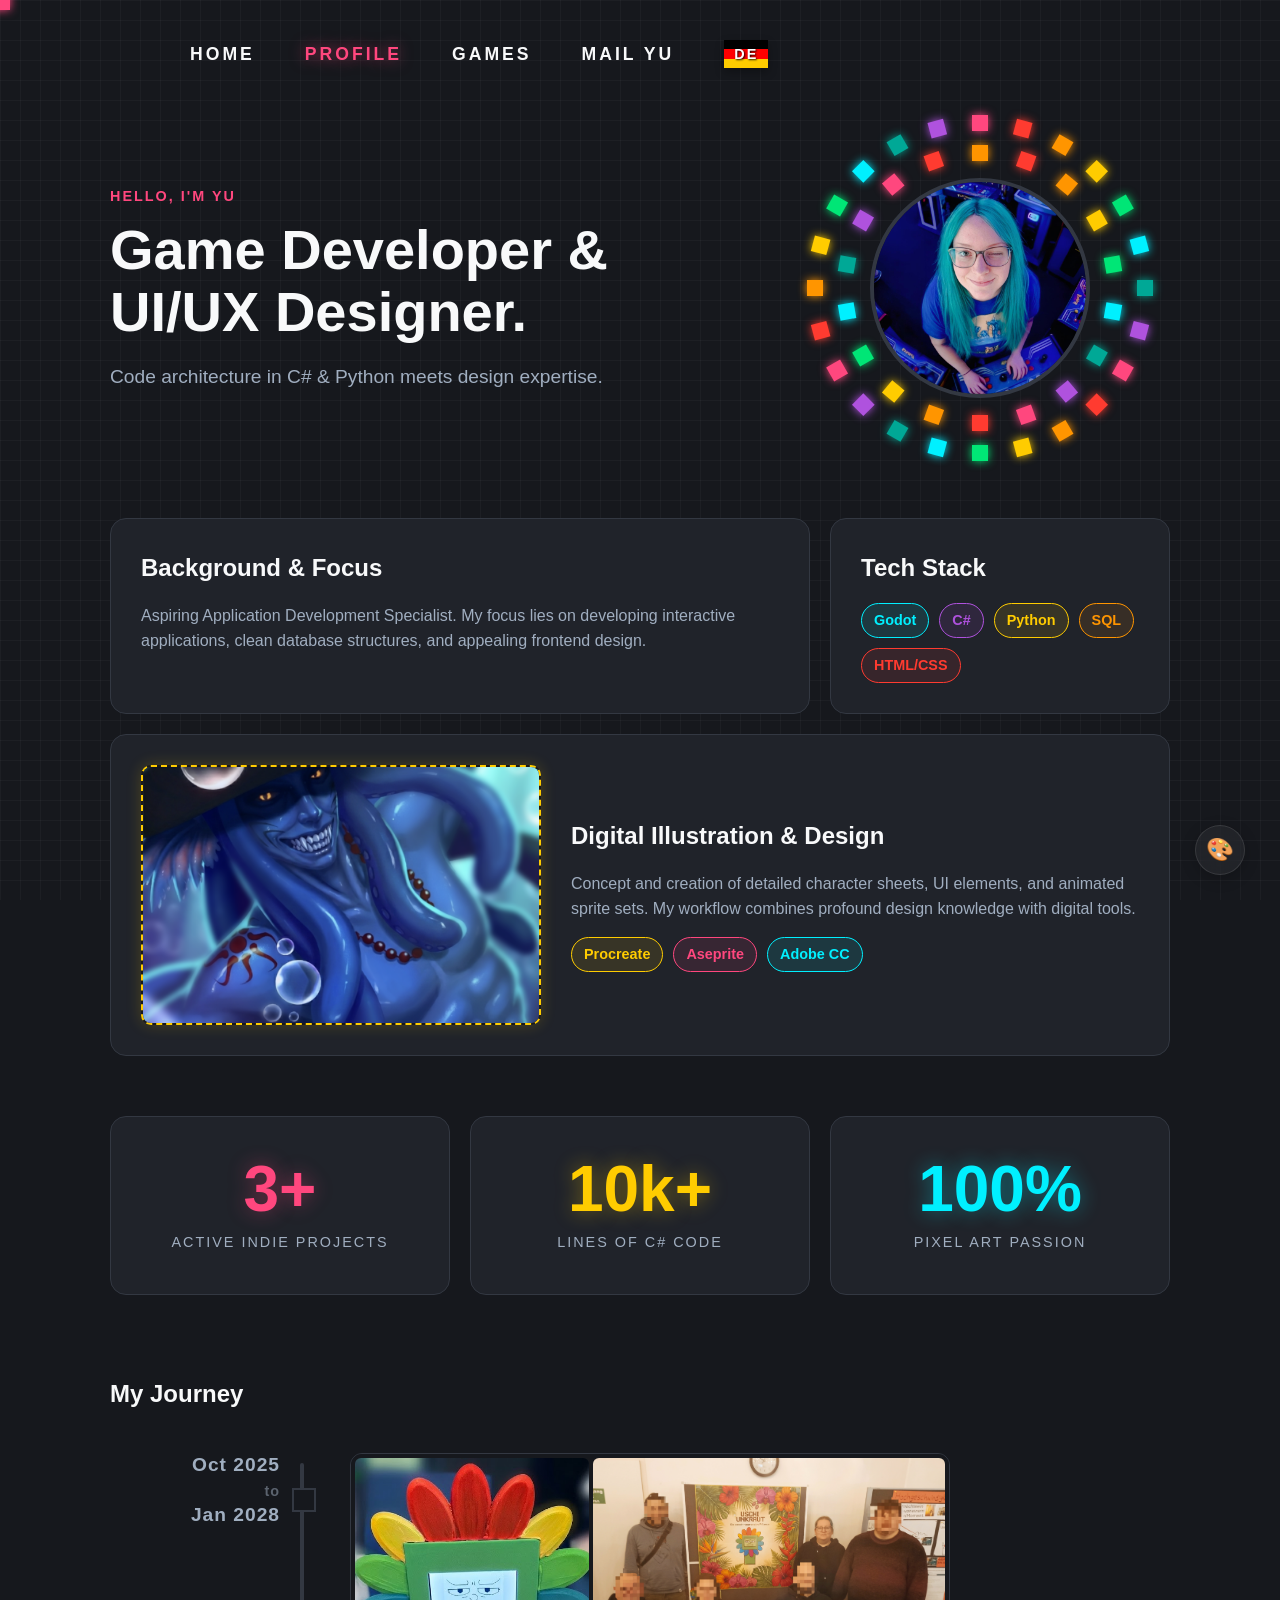
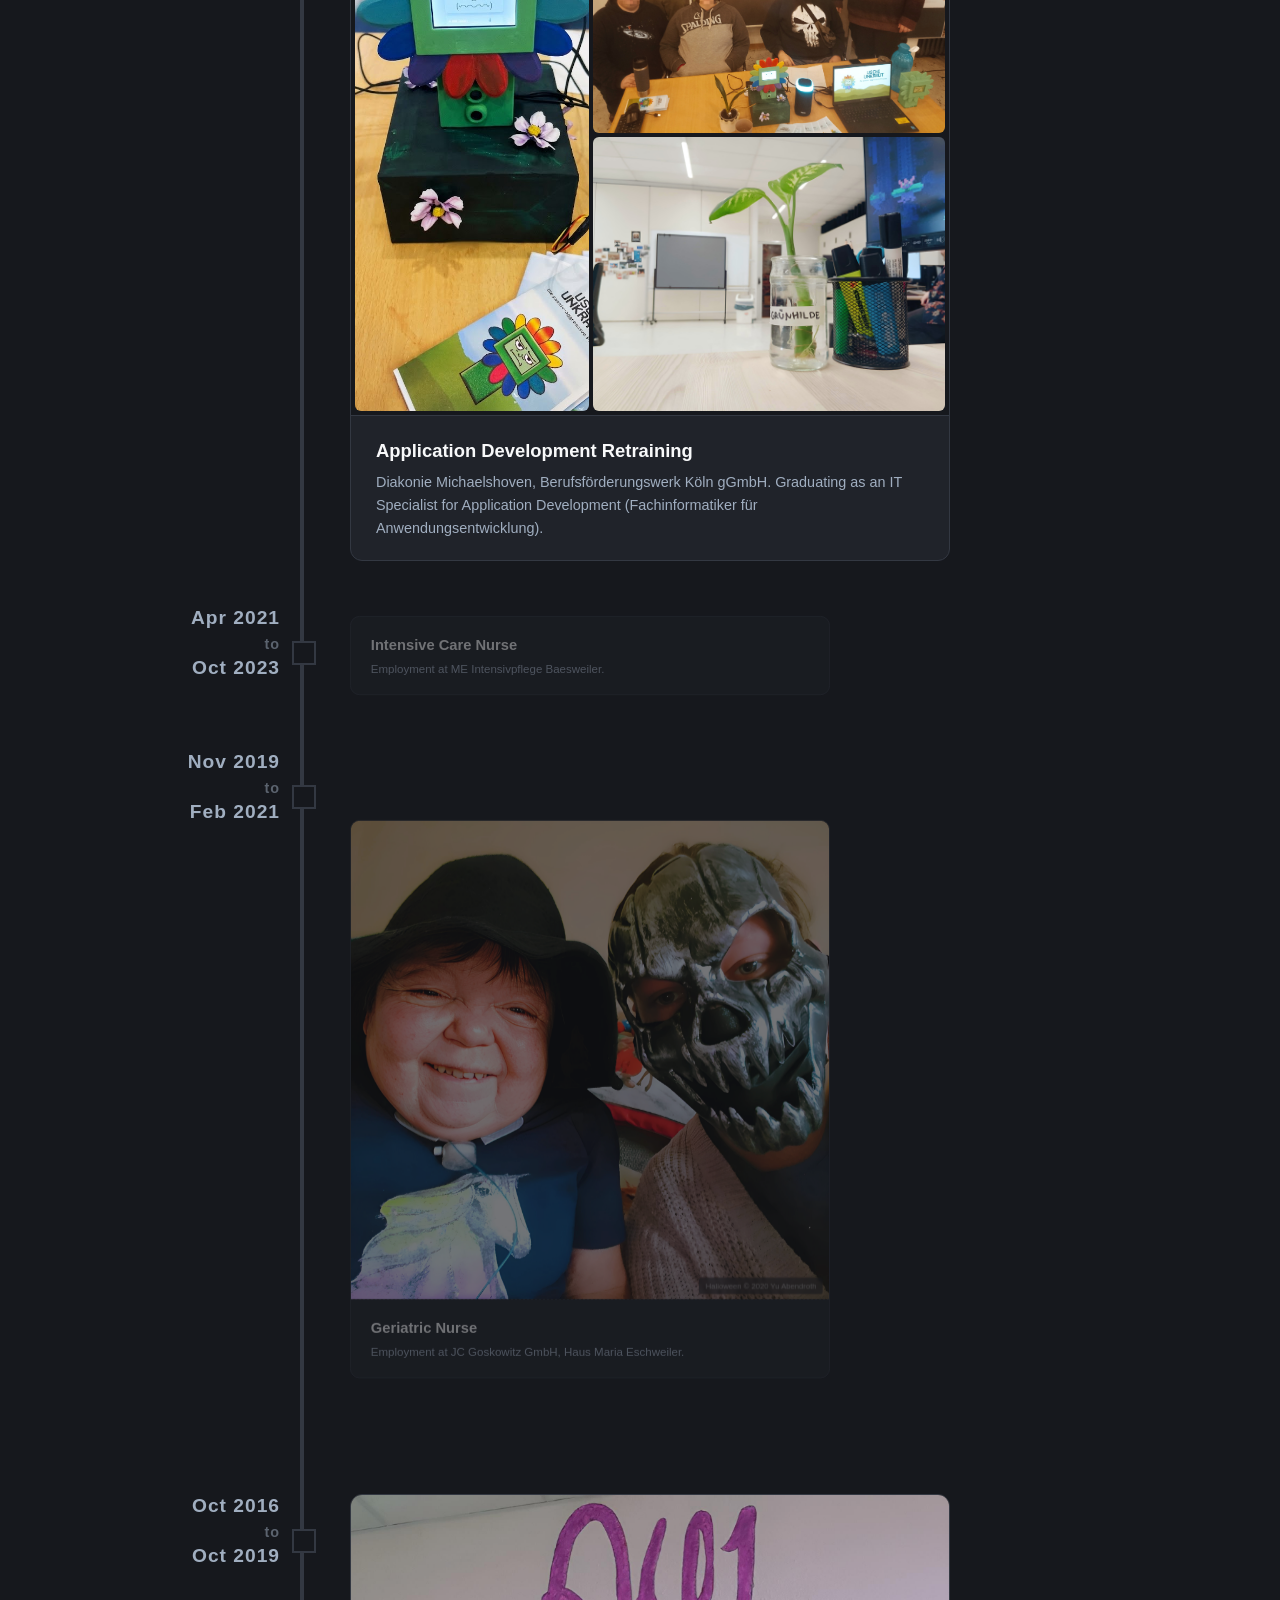
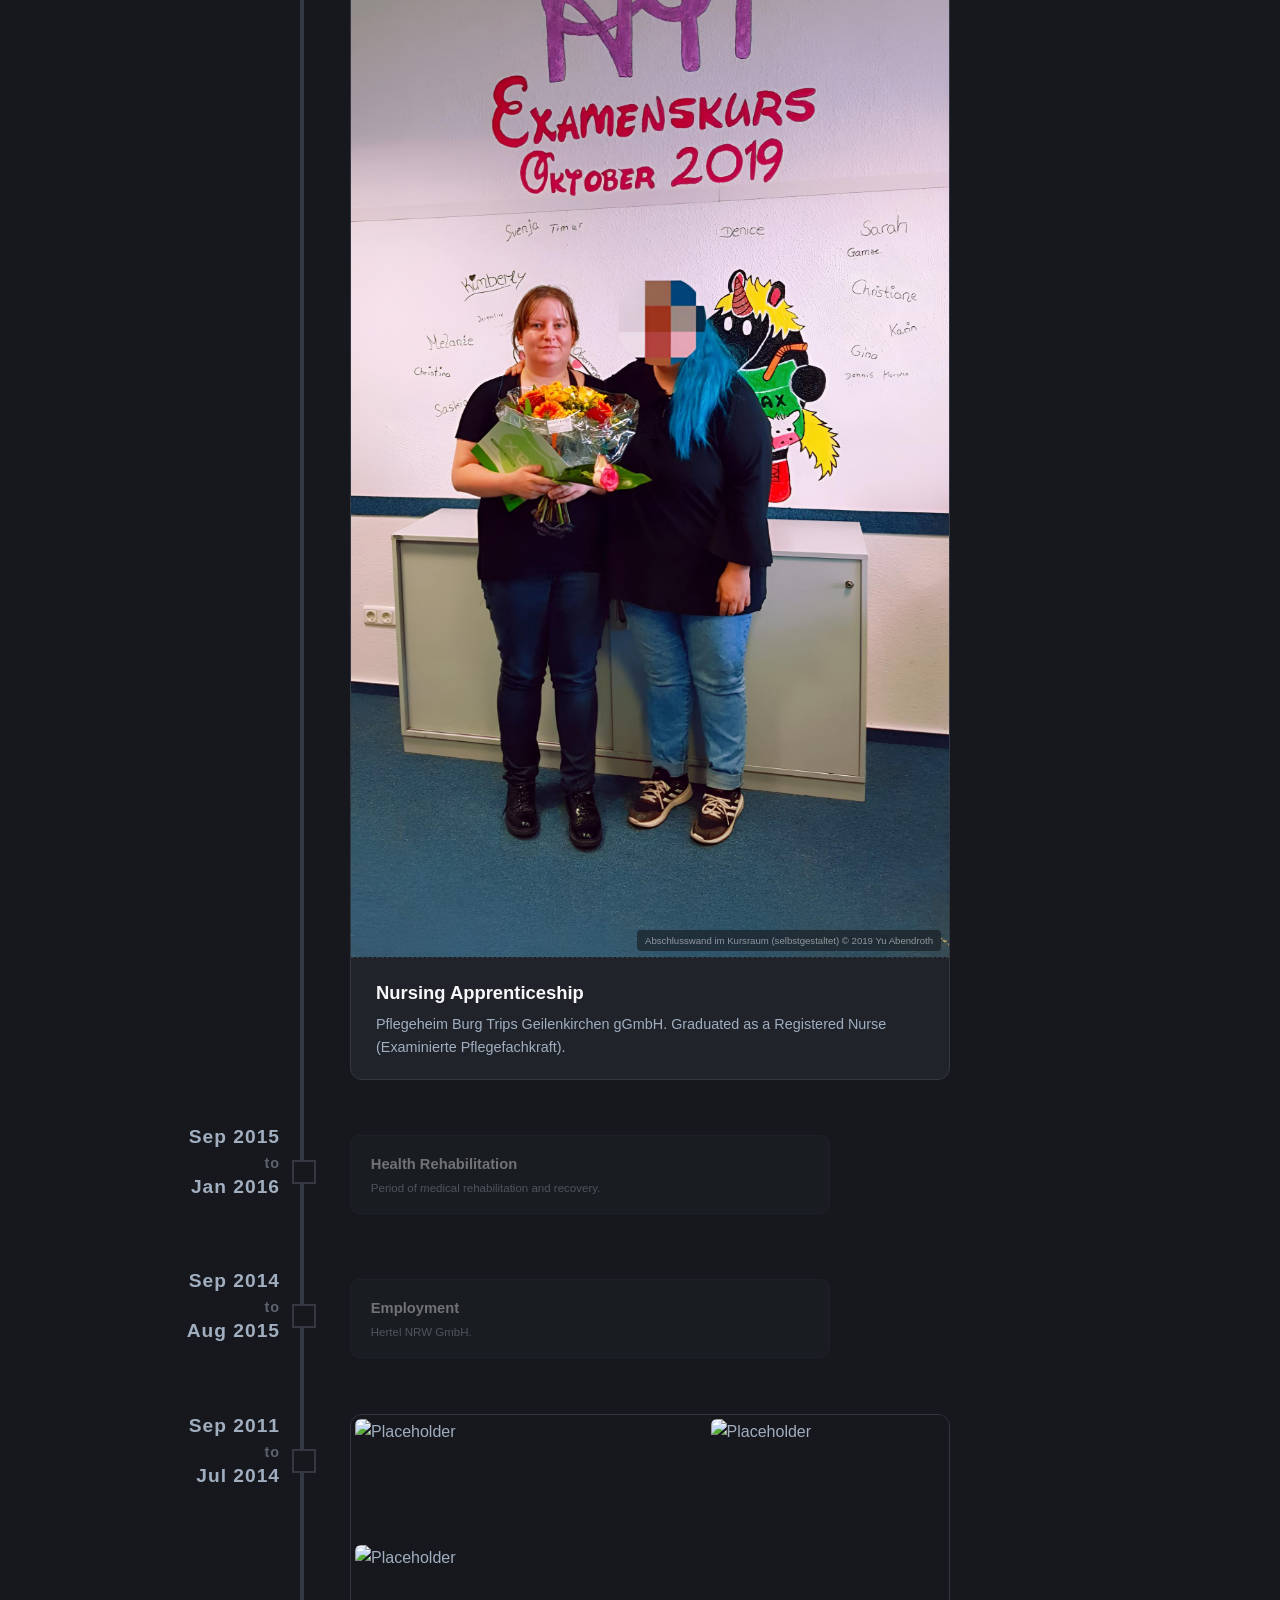
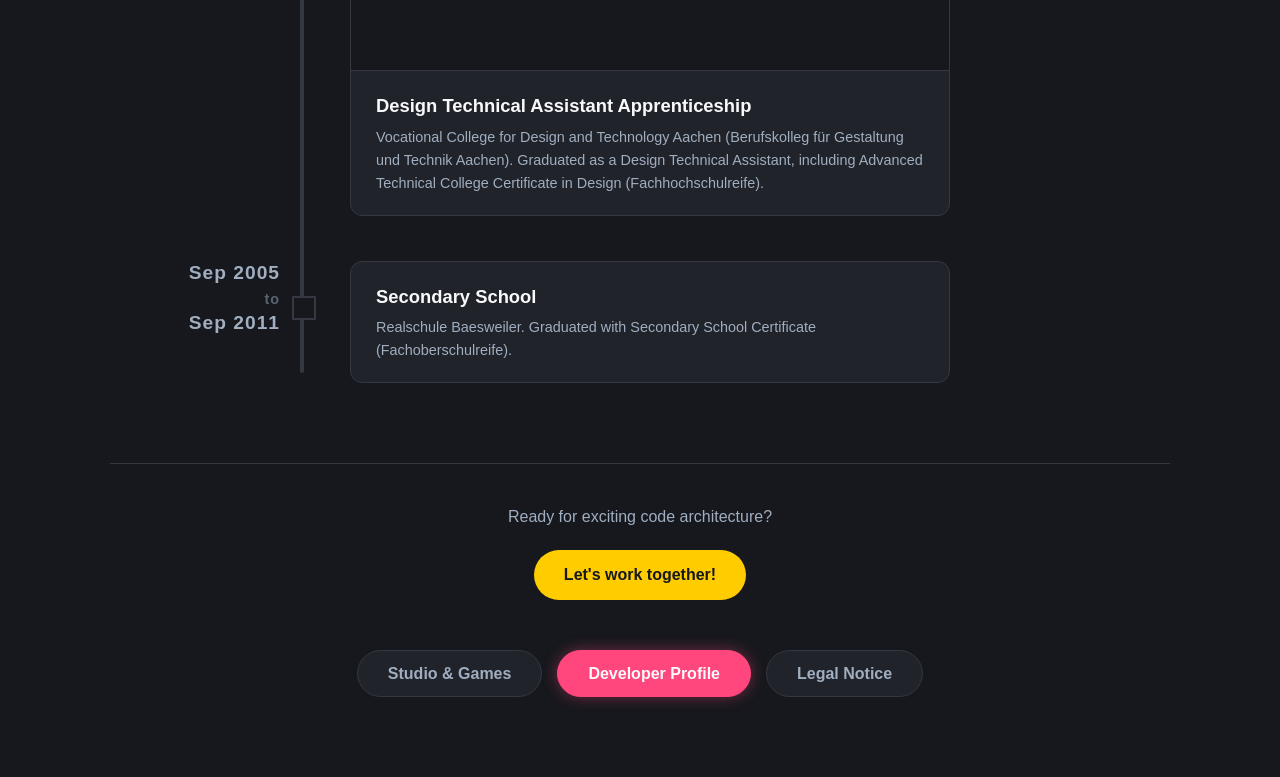
==== about.html @ 6c44c803 "added more pictures" ====
<!DOCTYPE html>
<html lang="en">
<head>
    <meta charset="UTF-8">
    <meta name="viewport" content="width=device-width, initial-scale=1.0">
    <title>Yu Abendroth | Game Developer & UI/UX Designer Portfolio</title>
    <meta name="description" content="Personal portfolio of Yu Abendroth – Application development specialist, code architecture in C# & Python, UI/UX design, and digital illustrations.">
    <link rel="stylesheet" href="style.css">
</head>
<body>
    <div id="bg-grid"></div>
    <div id="bg-grid-glow"></div>
    <canvas id="pixelCanvas"></canvas>

    <div class="portfolio-container">

        <nav class="top-nav-about">
            <a href="index.html" class="nav-cyan">HOME</a>
            <a href="about.html" class="nav-pink active">PROFILE</a>
            <a href="https://itch.io" target="_blank" class="nav-yellow">GAMES</a>
            <a href="mailto:yuabendroth@gmail.com" class="nav-green">MAIL YU</a>
            <a href="about_de.html" class="nav-lang flag-de" onclick="localStorage.setItem('langPref', 'de')">DE</a>
        </nav>

        <header class="hero-section">
            <div class="hero-text">
                <span class="accent-tag">Hello, I'm Yu</span>
                <h1>Game Developer & <br>UI/UX Designer.</h1>
                <p>Code architecture in C# & Python meets design expertise.</p>
            </div>

            <div class="profile-container">
                <div class="pixel-ring inner-ring">
                    <div class="r-pixel" style="--i:1;"></div><div class="r-pixel" style="--i:2;"></div>
                    <div class="r-pixel" style="--i:3;"></div><div class="r-pixel" style="--i:4;"></div>
                    <div class="r-pixel" style="--i:5;"></div><div class="r-pixel" style="--i:6;"></div>
                    <div class="r-pixel" style="--i:7;"></div><div class="r-pixel" style="--i:8;"></div>
                    <div class="r-pixel" style="--i:9;"></div><div class="r-pixel" style="--i:10;"></div>
                    <div class="r-pixel" style="--i:11;"></div><div class="r-pixel" style="--i:12;"></div>
                    <div class="r-pixel" style="--i:13;"></div><div class="r-pixel" style="--i:14;"></div>
                    <div class="r-pixel" style="--i:15;"></div><div class="r-pixel" style="--i:16;"></div>
                    <div class="r-pixel" style="--i:17;"></div><div class="r-pixel" style="--i:18;"></div>
                </div>
                <div class="pixel-ring outer-ring">
                    <div class="r-pixel" style="--i:1;"></div><div class="r-pixel" style="--i:2;"></div>
                    <div class="r-pixel" style="--i:3;"></div><div class="r-pixel" style="--i:4;"></div>
                    <div class="r-pixel" style="--i:5;"></div><div class="r-pixel" style="--i:6;"></div>
                    <div class="r-pixel" style="--i:7;"></div><div class="r-pixel" style="--i:8;"></div>
                    <div class="r-pixel" style="--i:9;"></div><div class="r-pixel" style="--i:10;"></div>
                    <div class="r-pixel" style="--i:11;"></div><div class="r-pixel" style="--i:12;"></div>
                    <div class="r-pixel" style="--i:13;"></div><div class="r-pixel" style="--i:14;"></div>
                    <div class="r-pixel" style="--i:15;"></div><div class="r-pixel" style="--i:16;"></div>
                    <div class="r-pixel" style="--i:17;"></div><div class="r-pixel" style="--i:18;"></div>
                    <div class="r-pixel" style="--i:19;"></div><div class="r-pixel" style="--i:20;"></div>
                    <div class="r-pixel" style="--i:21;"></div><div class="r-pixel" style="--i:22;"></div>
                    <div class="r-pixel" style="--i:23;"></div><div class="r-pixel" style="--i:24;"></div>
                </div>
                <div class="profile-image-wrapper">
                    <img src="graphics/ArcadePicture.jpg" alt="Yu Abendroth" class="profile-img img-default">
                    <img src="graphics/GreifautomatYu.jpg" alt="Yu Abendroth" class="profile-img img-hover">
                </div>
            </div>
        </header>

        <main class="bento-grid">
            <section class="card wide-card about-card slide-hidden">
                <h2>Background & Focus</h2>
                <p>Aspiring Application Development Specialist. My focus lies on developing interactive applications, clean database structures, and appealing frontend design.</p>
            </section>
            <section class="card square-card tech-card slide-hidden-right">
                <h2>Tech Stack</h2>
                <div class="badge-container">
                    <span class="badge badge-godot">Godot</span>
                    <span class="badge badge-csharp">C#</span>
                    <span class="badge badge-python">Python</span>
                    <span class="badge badge-sql">SQL</span>
                    <span class="badge badge-html">HTML/CSS</span>
                </div>
            </section>
            <section class="card large-card project-card slide-hidden">
                <div class="slideshow-container" id="art-slideshow"></div>
                <div class="project-info">
                    <h2>Digital Illustration & Design</h2>
                    <p>Concept and creation of detailed character sheets, UI elements, and animated sprite sets. My workflow combines profound design knowledge with digital tools.</p>
                    <div class="badge-container" style="margin-top: 15px;">
                        <span class="badge" style="color: var(--accent-yellow); border-color: var(--accent-yellow); background-color: rgba(255, 204, 0, 0.1);">Procreate</span>
                        <span class="badge" style="color: var(--accent-pink); border-color: var(--accent-pink); background-color: rgba(255, 71, 126, 0.1);">Aseprite</span>
                        <span class="badge" style="color: var(--accent-cyan); border-color: var(--accent-cyan); background-color: rgba(0, 240, 255, 0.1);">Adobe CC</span>
                    </div>
                </div>
            </section>
        </main>

        <section class="stats-row">
            <div class="stat-item slide-hidden">
                <span class="stat-number">3+</span><span class="stat-label">Active Indie Projects</span>
            </div>
            <div class="stat-item slide-hidden">
                <span class="stat-number">10k+</span><span class="stat-label">Lines of C# Code</span>
            </div>
            <div class="stat-item slide-hidden-right">
                <span class="stat-number">100%</span><span class="stat-label">Pixel Art Passion</span>
            </div>
        </section>

        <section class="journey-section slide-hidden">
            <h2>My Journey</h2>
            <div class="journey-container" id="journey-container">
                <div class="journey-line-bg"></div>
                <div class="journey-line-progress" id="journey-progress"></div>

                <!-- Oct 2025 - Jan 2028 -->
                <div class="journey-item">
                    <div class="journey-year-container">
                        <div class="journey-year" style="font-size: 1.2rem; line-height: 1.3;">
                            Oct 2025<br>
                            <span style="font-size: 0.9rem; opacity: 0.5;">to</span><br>
                            Jan 2028
                        </div>
                    </div>
                    <div class="journey-content-wrapper">
                        <div class="journey-image collage-header">
                            <div class="collage-item portrait"><img src="graphics/UschiUnkrautProjekt.jpg" alt="Uschi Unkraut"></div>
                            <div class="collage-item landscape-top"><img src="graphics/Uschigruppe.jpg" alt="Uschi Gruppe"></div>
                            <div class="collage-item landscape-bottom"><img src="graphics/Grünhilde.jpg" alt="Placeholder"></div>
                        </div>
                        <div class="journey-text">
                            <h3>Application Development Retraining</h3>
                            <p>Diakonie Michaelshoven, Berufsförderungswerk Köln gGmbH. Graduating as an IT Specialist for Application Development (Fachinformatiker für Anwendungsentwicklung).</p>
                        </div>
                    </div>
                </div>

                <!-- Apr 2021 - Oct 2023 -->
                <div class="journey-item">
                    <div class="journey-year-container">
                        <div class="journey-year" style="font-size: 1.2rem; line-height: 1.3;">
                            Apr 2021<br>
                            <span style="font-size: 0.9rem; opacity: 0.5;">to</span><br>
                            Oct 2023
                        </div>
                    </div>
                    <div class="journey-content-wrapper">
                        <div class="journey-text">
                            <h3>Intensive Care Nurse</h3>
                            <p>Employment at ME Intensivpflege Baesweiler.</p>
                        </div>
                    </div>
                </div>

                <!-- Nov 2019 - Feb 2021 -->
                <div class="journey-item">
                    <div class="journey-year-container">
                        <div class="journey-year" style="font-size: 1.2rem; line-height: 1.3;">
                            Nov 2019<br>
                            <span style="font-size: 0.9rem; opacity: 0.5;">to</span><br>
                            Feb 2021
                        </div>
                    </div>
                    <div class="journey-content-wrapper">
                        <div class="journey-image" style="position: relative; height: auto;">
                            <img src="graphics\Halloween2020.jpg" alt="Yu and patient in costume" style="width: 100%; height: 100%; object-fit: cover;">
                            <div class="license-overlay">
                                Halloween © 2020 Yu Abendroth
                            </div>
                        </div>
                        <div class="journey-text">
                            <h3>Geriatric Nurse</h3>
                            <p>Employment at JC Goskowitz GmbH, Haus Maria Eschweiler.</p>
                        </div>
                    </div>
                </div>

                <!-- Oct 2016 - Oct 2019 -->
                <div class="journey-item">
                    <div class="journey-year-container">
                        <div class="journey-year" style="font-size: 1.2rem; line-height: 1.3;">
                            Oct 2016<br>
                            <span style="font-size: 0.9rem; opacity: 0.5;">to</span><br>
                            Oct 2019
                        </div>
                    </div>
                    <div class="journey-content-wrapper">
                        <div class="journey-image" style="position: relative; height: auto;">
                            <img src="graphics\A41ExamenskursOkt2019.jpg" alt="Nursing Home Castle" style="width: 100%; height: 100%; object-fit: cover;">
                            <div class="license-overlay">
                                Abschlusswand im Kursraum (selbstgestaltet) © 2019 Yu Abendroth
                            </div>
                        </div>
                        <div class="journey-text">
                            <h3>Nursing Apprenticeship</h3>
                            <p>Pflegeheim Burg Trips Geilenkirchen gGmbH. Graduated as a Registered Nurse (Examinierte Pflegefachkraft).</p>
                        </div>
                    </div>
                </div>

                <!-- Sep 2015 - Jan 2016 -->
                <div class="journey-item">
                    <div class="journey-year-container">
                        <div class="journey-year" style="font-size: 1.2rem; line-height: 1.3;">
                            Sep 2015<br>
                            <span style="font-size: 0.9rem; opacity: 0.5;">to</span><br>
                            Jan 2016
                        </div>
                    </div>
                    <div class="journey-content-wrapper">
                        <div class="journey-text">
                            <h3>Health Rehabilitation</h3>
                            <p>Period of medical rehabilitation and recovery.</p>
                        </div>
                    </div>
                </div>

                <!-- Sep 2014 - Aug 2015 -->
                <div class="journey-item">
                    <div class="journey-year-container">
                        <div class="journey-year" style="font-size: 1.2rem; line-height: 1.3;">
                            Sep 2014<br>
                            <span style="font-size: 0.9rem; opacity: 0.5;">to</span><br>
                            Aug 2015
                        </div>
                    </div>
                    <div class="journey-content-wrapper">
                        <div class="journey-text">
                            <h3>Employment</h3>
                            <p>Hertel NRW GmbH.</p>
                        </div>
                    </div>
                </div>

                <!-- Sep 2011 - Jul 2014 -->
                <div class="journey-item">
                    <div class="journey-year-container">
                        <div class="journey-year" style="font-size: 1.2rem; line-height: 1.3;">
                            Sep 2011<br>
                            <span style="font-size: 0.9rem; opacity: 0.5;">to</span><br>
                            Jul 2014
                        </div>
                    </div>
                    <div class="journey-content-wrapper">
                        <div class="journey-image collage-header collage-reversed">
                            <div class="collage-item portrait"><img src="https://placehold.co/300x400/2A2E37/00F0FF?text=Portrait" alt="Placeholder"></div>
                            <div class="collage-item landscape-top"><img src="https://placehold.co/400x200/2A2E37/FF477E?text=Landscape+1" alt="Placeholder"></div>
                            <div class="collage-item landscape-bottom"><img src="https://placehold.co/400x200/2A2E37/00E676?text=Landscape+2" alt="Placeholder"></div>
                        </div>
                        <div class="journey-text">
                            <h3>Design Technical Assistant Apprenticeship</h3>
                            <p>Vocational College for Design and Technology Aachen (Berufskolleg für Gestaltung und Technik Aachen). Graduated as a Design Technical Assistant, including Advanced Technical College Certificate in Design (Fachhochschulreife).</p>
                        </div>
                    </div>
                </div>

                <!-- Sep 2005 - Sep 2011 -->
                <div class="journey-item">
                    <div class="journey-year-container">
                        <div class="journey-year" style="font-size: 1.2rem; line-height: 1.3;">
                            Sep 2005<br>
                            <span style="font-size: 0.9rem; opacity: 0.5;">to</span><br>
                            Sep 2011
                        </div>
                    </div>
                    <div class="journey-content-wrapper">
                        <div class="journey-text">
                            <h3>Secondary School</h3>
                            <p>Realschule Baesweiler. Graduated with Secondary School Certificate (Fachoberschulreife).</p>
                        </div>
                    </div>
                </div>

            </div>
        </section>

        <footer class="minimal-footer">
            <p>Ready for exciting code architecture?</p>
            <a href="mailto:yuabendroth@gmail.com" class="contact-button">Let's work together!</a>
            <nav class="footer-nav slide-hidden">
                <a href="index.html" class="nav-tab tab-cyan">Studio & Games</a>
                <a href="about.html" class="nav-tab tab-pink active">Developer Profile</a>
                <a href="impressum.html" class="nav-tab tab-yellow">Legal Notice</a>
            </nav>
        </footer>
    </div>

    <!-- Floating Pixel Icons -->
    <div class="floating-pixel-container">
        <div class="pixel-shape bug"></div>
        <div class="pixel-shape cat"></div>
        <div class="pixel-shape heart"></div>
        <div class="pixel-shape pokeball"></div>
        <div class="pixel-shape pikachu"></div>
        <div class="pixel-shape triforce"></div>
        <div class="pixel-shape strawberry"></div>
        <div class="pixel-shape boba"></div>
    </div>

    <!-- Interactive Glass Button -->
    <div class="canvas-glass-container">
        <input type="checkbox" id="toggle-hint" class="hint-checkbox">
        <div class="glass-panel">
            <p><strong>Left Click:</strong> Draw pixel</p>
            <p><strong>Right Click:</strong> Erase pixel</p>
            <hr class="panel-divider">
            <button id="clear-canvas-btn" class="clear-btn">🗑️ Clear Canvas</button>
        </div>
        <label for="toggle-hint" class="glass-button" title="Open Drawing Tools">🎨</label>
    </div>

    <script src="script.js"></script>
</body>
</html>
---- style.css ----
/* --- 1. VARIABLEN --- */
:root {
    --bg-main: #16181D;
    --bg-card: #20232A;
    --bg-hover: #2A2E37;
    --text-main: #F8F9FA;
    --text-muted: #A0AEC0;
    --border-color: #333842;
    --accent-red: #FF3B30;
    --accent-orange: #FF9500;
    --accent-yellow: #FFCC00;
    --accent-green: #00E676;
    --accent-cyan: #00F0FF;
    --accent-petrol: #00A896;
    --accent-purple: #AF52DE;
    --accent-pink: #FF477E;
}

/* --- 2. GRUNDLAGEN --- */
* {
    margin: 0;
    padding: 0;
    box-sizing: border-box;
}

html, body {
    max-width: 100%;
    overflow-x: hidden !important;
}

body {
    background-color: var(--bg-main);
    color: var(--text-main);
    font-family: 'Segoe UI', Tahoma, Geneva, Verdana, sans-serif;
    line-height: 1.6;
}

/* --- 3. HINTERGRUND-RASTER & TASCHENLAMPE --- */
#bg-grid, #bg-grid-glow {
    position: fixed;
    top: 0;
    left: 0;
    width: 100vw;
    height: 100vh;
    z-index: -2;
    background-image: linear-gradient(to right, rgba(255, 255, 255, 0.03) 1px, transparent 1px), linear-gradient(to bottom, rgba(255, 255, 255, 0.03) 1px, transparent 1px);
    background-size: 20px 20px;
}

#bg-grid-glow {
    z-index: -1;
    background-image: linear-gradient(to right, rgba(0, 240, 255, 0.3) 1px, transparent 1px), linear-gradient(to bottom, rgba(0, 240, 255, 0.3) 1px, transparent 1px);
    mask-image: radial-gradient(circle 200px at var(--mouse-x, -100%) var(--mouse-y, -100%), black 0%, transparent 100%);
    -webkit-mask-image: radial-gradient(circle 200px at var(--mouse-x, -100%) var(--mouse-y, -100%), black 0%, transparent 100%);
}

#pixelCanvas {
    position: fixed;
    top: 0;
    left: 0;
    width: 100vw;
    height: 100vh;
    z-index: 0;
    pointer-events: none;
}

/* --- 4. TOP NAVIGATION --- */
.top-nav {
    position: absolute;
    top: 40px;
    left: 0;
    width: 100%;
    display: flex;
    justify-content: center;
    gap: 50px;
    z-index: 100;
}

.top-nav-about {
    display: flex;
    justify-content: flex-start;
    padding-left: 80px;
    gap: 50px;
    margin-bottom: 50px;
}

    .top-nav a, .top-nav-about a {
        color: var(--text-main);
        text-decoration: none;
        font-weight: bold;
        letter-spacing: 3px;
        font-size: 1.1rem;
        text-transform: uppercase;
        transition: color 0.3s ease, text-shadow 0.3s ease;
        cursor: none;
    }

        .top-nav a.nav-cyan:hover, .top-nav a.nav-cyan.active, .top-nav-about a.nav-cyan:hover, .top-nav-about a.nav-cyan.active {
            color: var(--accent-cyan);
            text-shadow: 0 0 15px rgba(0, 240, 255, 0.6);
        }

        .top-nav a.nav-pink:hover, .top-nav a.nav-pink.active, .top-nav-about a.nav-pink:hover, .top-nav-about a.nav-pink.active {
            color: var(--accent-pink);
            text-shadow: 0 0 15px rgba(255, 71, 126, 0.6);
        }

        .top-nav a.nav-yellow:hover, .top-nav a.nav-yellow.active, .top-nav-about a.nav-yellow:hover, .top-nav-about a.nav-yellow.active {
            color: var(--accent-yellow);
            text-shadow: 0 0 15px rgba(255, 204, 0, 0.6);
        }

        .top-nav a.nav-green:hover, .top-nav a.nav-green.active, .top-nav-about a.nav-green:hover, .top-nav-about a.nav-green.active {
            color: var(--accent-green);
            text-shadow: 0 0 15px rgba(0, 230, 118, 0.6);
        }

/* --- FLAGGEN BUTTONS --- */
.nav-lang {
    display: inline-flex !important;
    align-items: center;
    justify-content: center;
    padding: 2px 10px !important;
    border-radius: 0 !important;
    color: #FFFFFF !important;
    font-size: 0.9rem !important;
    font-weight: bold;
    text-shadow: 1px 1px 2px rgba(0,0,0,0.9) !important;
    letter-spacing: 2px !important;
    border: none !important; /* Entfernt den störenden Rand komplett */
    box-shadow: 0 4px 10px rgba(0, 0, 0, 0.3) !important;
    transition: transform 0.3s ease, box-shadow 0.3s ease !important;
}

    .nav-lang:hover {
        transform: scale(1.1) translateY(-2px);
        box-shadow: 0 6px 15px rgba(255, 255, 255, 0.4) !important;
    }

.flag-de {
    background: linear-gradient(to bottom, #000000 0%, #000000 33.3%, #FF0000 33.3%, #FF0000 66.6%, #FFCC00 66.6%, #FFCC00 100%) !important;
    background-repeat: no-repeat !important; /* Verhindert das gelbe Durchbluten oben */
    background-size: 100% 100% !important;
}

.flag-en {
    background: linear-gradient(135deg, #012169 0%, #012169 40%, #C8102E 40%, #C8102E 60%, #012169 60%, #012169 100%) !important;
    background-repeat: no-repeat !important;
    background-size: 100% 100% !important;
}

/* --- 5. STUDIO STARTSEITE --- */
.studio-hero-full {
    position: relative;
    width: 100vw;
    height: 100vh;
    display: flex;
    justify-content: center;
    align-items: center;
    overflow: hidden;
    background-color: transparent;
    z-index: 5;
    
    /* Welle als Schnittmaske */
    -webkit-mask-image: linear-gradient(black, black), url("data:image/svg+xml,%3Csvg xmlns='http://www.w3.org/2000/svg' viewBox='0 0 1200 120' preserveAspectRatio='none'%3E%3Cpath d='M321.39,56.44c58-10.79,114.16-30.13,172-41.86,82.39-16.72,168.19-17.73,250.45-.39C823.78,31,906.67,72,985.66,92.83c70.05,18.48,146.53,26.09,214.34,3V0H0V95.8C59.71,118.08,130.83,120.34,201.39,112.59Z'/%3E%3C/svg%3E");
    -webkit-mask-size: 100% calc(100% - 99px), 100% 100px;
    -webkit-mask-position: top, bottom;
    -webkit-mask-repeat: no-repeat, no-repeat;
}

.studio-bg-video {
    position: absolute;
    top: 0;
    left: 0;
    width: 100%;
    height: 100%;
    object-fit: cover;
    z-index: 0;
    opacity: 0.3;
}

.studio-vignette {
    position: absolute;
    top: 0;
    left: 0;
    width: 100%;
    height: 100%;
    background: rgba(22, 24, 29, 0.3);
    box-shadow: inset 0 0 150px rgba(0,0,0, 1);
    pointer-events: none;
    z-index: 1;
}

.crt-overlay {
    position: absolute;
    top: 0;
    left: 0;
    width: 100%;
    height: 100%;
    background: repeating-linear-gradient(0deg, rgba(0, 0, 0, 0.35), rgba(0, 0, 0, 0.35) 3px, transparent 3px, transparent 6px);
    pointer-events: none;
    z-index: 1;
}

.studio-hero-content {
    position: relative;
    z-index: 2;
    display: flex;
    justify-content: center;
    align-items: center;
    width: 100%;
}

.logo-wrapper {
    position: relative;
    display: inline-block;
}

.studio-logo-centered {
    max-width: 380px;
    width: 100%;
    border-radius: 50%;
    box-shadow: 0 0 40px rgba(0,0,0,0.8);
    transition: transform 0.4s ease;
}

    .studio-logo-centered:hover {
        transform: scale(1.05);
    }

/* SPRECHBLASE */
.pixel-speech-bubble {
    position: absolute;
    bottom: 70%; /* Vorher 55% – schiebt die Blase deutlich weiter nach oben */
    left: 86%; /* Vorher 70% – zieht die Blase weiter nach rechts */
    background-color: var(--text-main);
    color: var(--bg-main);
    font-family: 'Courier New', Courier, monospace;
    font-weight: bold;
    font-size: 1.4rem;
    padding: 10px 15px;
    border: 4px solid var(--text-main);
    box-shadow: 6px 6px 0px rgba(0, 0, 0, 0.5);
    z-index: 10;
    transform-origin: bottom left;
    white-space: pre-line;
    text-align: center;
    opacity: 0;
    transform: scale(0);
}

    .pixel-speech-bubble::after {
        content: '';
        position: absolute;
        bottom: -16px;
        left: 20px;
        width: 0;
        height: 0;
        border-left: 16px solid var(--text-main);
        border-bottom: 16px solid transparent;
    }

    .pixel-speech-bubble.show-bubble {
        animation: bubblePop 0.4s cubic-bezier(0.175, 0.885, 0.32, 1.275) forwards, floatBubble 3s ease-in-out infinite 0.4s;
    }

@keyframes bubblePop {
    0% { transform: scale(0); opacity: 0; }
    100% { transform: scale(1); opacity: 1; }
}

@keyframes floatBubble {
    0%, 100% { transform: translateY(0); }
    50% { transform: translateY(-8px); }
}

.intro-section {
    display: flex;
    flex-direction: column;
    align-items: center;
    text-align: center;
    margin: -50px 0 80px;
    position: relative;
    z-index: 15;
}

.studio-tagline {
    color: var(--text-main);
    font-size: 1.2rem;
    max-width: 600px;
    line-height: 1.6;
    margin-bottom: 30px;
}

@keyframes cycleColors {
    0% { color: var(--accent-cyan); border-color: var(--accent-cyan); box-shadow: 0 0 15px rgba(0, 240, 255, 0.4); }
    25% { color: var(--accent-pink); border-color: var(--accent-pink); box-shadow: 0 0 15px rgba(255, 71, 126, 0.4); }
    50% { color: var(--accent-yellow); border-color: var(--accent-yellow); box-shadow: 0 0 15px rgba(255, 204, 0, 0.4); }
    75% { color: var(--accent-green); border-color: var(--accent-green); box-shadow: 0 0 15px rgba(0, 230, 118, 0.4); }
    100% { color: var(--accent-cyan); border-color: var(--accent-cyan); box-shadow: 0 0 15px rgba(0, 240, 255, 0.4); }
}

.press-start-btn {
    display: inline-block;
    background-color: rgba(0, 0, 0, 0.5);
    text-transform: uppercase;
    letter-spacing: 3px;
    font-weight: bold;
    padding: 15px 40px;
    font-size: 1.1rem;
    text-decoration: none;
    border-radius: 5px;
    border: 2px solid transparent;
    transition: transform 0.3s ease, background-color 0.3s ease;
    animation: cycleColors 8s linear infinite;
    cursor: none;
}

    .press-start-btn:hover {
        background-color: rgba(255, 255, 255, 0.1);
        transform: scale(1.05);
    }

.cursor-blink {
    animation: blink 1s step-end infinite;
}

@keyframes blink {
    0%, 100% { opacity: 1; }
    50% { opacity: 0; }
}

/* --- 6. PROFIL STARTSEITE (about.html) --- */
.portfolio-container {
    max-width: 1100px;
    margin: 0 auto;
    padding: 40px 20px;
    position: relative;
    z-index: 10;
}

.hero-section {
    display: flex;
    justify-content: space-between;
    align-items: center;
    margin-bottom: 60px;
    gap: 40px;
}

.hero-text h1 {
    font-size: 3.5rem;
    line-height: 1.1;
    margin: 10px 0 20px;
}

.hero-text p {
    color: var(--text-muted);
    font-size: 1.2rem;
    max-width: 500px;
}

.accent-tag {
    color: var(--accent-pink);
    font-weight: bold;
    text-transform: uppercase;
    letter-spacing: 2px;
    font-size: 0.9rem;
}

.profile-container {
    position: relative;
    width: 340px;
    height: 340px;
    display: flex;
    justify-content: center;
    align-items: center;
    margin-right: 20px;
}

.profile-image-wrapper {
    position: relative;
    width: 220px;
    height: 220px;
    border-radius: 50%;
    overflow: hidden;
    border: 4px solid var(--border-color);
    z-index: 2;
    transition: border-color 0.4s ease, box-shadow 0.4s ease;
}

.profile-container:hover .profile-image-wrapper {
    border-color: var(--accent-pink);
    box-shadow: 0 0 20px rgba(255, 71, 126, 0.4);
}

.profile-img {
    position: absolute;
    top: 0;
    left: 0;
    width: 100%;
    height: 100%;
    object-fit: cover;
    transition: opacity 0.4s ease-in-out;
}

.img-hover {
    opacity: 0;
}

.profile-container:hover .img-default {
    opacity: 0;
}

.profile-container:hover .img-hover {
    opacity: 1;
}

.pixel-ring {
    position: absolute;
    top: 50%;
    left: 50%;
    width: 0;
    height: 0;
    z-index: 1;
}

.inner-ring {
    animation: spin 15s linear infinite;
}

.outer-ring {
    animation: spin 25s linear infinite reverse;
}

.r-pixel {
    position: absolute;
    width: 16px;
    height: 16px;
    margin-top: -8px;
    margin-left: -8px;
}

    .r-pixel:nth-child(8n+1) { background-color: var(--accent-red); box-shadow: 0 0 10px var(--accent-red); }
    .r-pixel:nth-child(8n+2) { background-color: var(--accent-orange); box-shadow: 0 0 10px var(--accent-orange); }
    .r-pixel:nth-child(8n+3) { background-color: var(--accent-yellow); box-shadow: 0 0 10px var(--accent-yellow); }
    .r-pixel:nth-child(8n+4) { background-color: var(--accent-green); box-shadow: 0 0 10px var(--accent-green); }
    .r-pixel:nth-child(8n+5) { background-color: var(--accent-cyan); box-shadow: 0 0 10px var(--accent-cyan); }
    .r-pixel:nth-child(8n+6) { background-color: var(--accent-petrol); box-shadow: 0 0 10px var(--accent-petrol); }
    .r-pixel:nth-child(8n+7) { background-color: var(--accent-purple); box-shadow: 0 0 10px var(--accent-purple); }
    .r-pixel:nth-child(8n+8) { background-color: var(--accent-pink); box-shadow: 0 0 10px var(--accent-pink); }

.inner-ring .r-pixel {
    transform: rotate(calc(var(--i) * 20deg)) translateY(-135px) rotate(180deg);
}

.outer-ring .r-pixel {
    transform: rotate(calc(var(--i) * 15deg)) translateY(-165px) rotate(180deg);
}

@keyframes spin {
    0% { transform: rotate(0deg); }
    100% { transform: rotate(360deg); }
}

/* --- 7. BENTO GRID & BILD-HOVER --- */
.bento-grid {
    display: grid;
    grid-template-columns: repeat(3, 1fr);
    gap: 20px;
    margin-bottom: 60px;
}

.hover-scale {
    display: block;
    transition: transform 0.3s ease;
    cursor: none;
}

    .hover-scale:hover {
        transform: scale(1.02);
    }

.card {
    background-color: var(--bg-card);
    border: 1px solid var(--border-color);
    border-radius: 16px;
    padding: 30px;
    transition: all 0.3s ease;
}

    .card:hover {
        background-color: var(--bg-hover);
        transform: translateY(-5px);
        border-color: var(--accent-green);
        box-shadow: 0 10px 20px rgba(0, 0, 0, 0.2);
    }

    .card h2 {
        font-size: 1.5rem;
        margin-bottom: 15px;
    }

    .card p {
        color: var(--text-muted);
    }

.wide-card {
    grid-column: span 2;
}

.square-card {
    grid-column: span 1;
}

.large-card {
    grid-column: span 3;
    display: flex;
    gap: 30px;
    align-items: center;
}

.badge-container {
    display: flex;
    flex-wrap: wrap;
    gap: 10px;
}

.badge {
    padding: 5px 12px;
    border-radius: 20px;
    font-size: 0.9rem;
    font-weight: bold;
    border: 1px solid;
}

.badge-godot { color: var(--accent-cyan); border-color: var(--accent-cyan); background-color: rgba(0, 240, 255, 0.1); }
.badge-csharp { color: var(--accent-purple); border-color: var(--accent-purple); background-color: rgba(175, 82, 222, 0.1); }
.badge-python { color: var(--accent-yellow); border-color: var(--accent-yellow); background-color: rgba(255, 204, 0, 0.1); }
.badge-sql { color: var(--accent-orange); border-color: var(--accent-orange); background-color: rgba(255, 149, 0, 0.1); }
.badge-html { color: var(--accent-red); border-color: var(--accent-red); background-color: rgba(255, 59, 48, 0.1); }

/* --- 8. PROJECT ARCADE BUTTONS --- */
.project-btn {
    display: inline-block;
    margin-top: 20px;
    padding: 10px 20px;
    background-color: transparent;
    font-weight: bold;
    text-decoration: none;
    text-transform: uppercase;
    letter-spacing: 1px;
    font-size: 0.9rem;
    border-radius: 5px;
    transition: all 0.3s ease;
    cursor: none;
}

.btn-pink { border: 2px solid var(--accent-pink); color: var(--accent-pink); }
.btn-pink:hover { background-color: var(--accent-pink); color: var(--bg-main); box-shadow: 0 0 15px rgba(255, 71, 126, 0.6); }

.btn-green { border: 2px solid var(--accent-green); color: var(--accent-green); }
.btn-green:hover { background-color: var(--accent-green); color: var(--bg-main); box-shadow: 0 0 15px rgba(0, 230, 118, 0.6); }

.btn-cyan { border: 2px solid var(--accent-cyan); color: var(--accent-cyan); }
.btn-cyan:hover { background-color: var(--accent-cyan); color: var(--bg-main); box-shadow: 0 0 15px rgba(0, 240, 255, 0.6); }

/* --- 9. STATS-REIHE --- */
.stats-row {
    display: grid;
    grid-template-columns: repeat(3, 1fr);
    gap: 20px;
    margin-bottom: 80px;
}

    .stats-row .stat-item {
        background-color: var(--bg-card);
        border: 1px solid var(--border-color);
        border-radius: 16px;
        padding: 40px 20px;
        text-align: center;
        transition: all 0.3s ease;
    }

        .stats-row .stat-item:hover {
            transform: translateY(-5px);
            border-color: var(--accent-pink);
            box-shadow: 0 10px 20px rgba(0, 0, 0, 0.2);
        }

.stat-number {
    display: block;
    font-size: 4rem;
    font-weight: bold;
    line-height: 1;
}

.stats-row .stat-item:nth-child(1) .stat-number { color: var(--accent-pink); text-shadow: 0 0 20px rgba(255, 71, 126, 0.4); }
.stats-row .stat-item:nth-child(2) .stat-number { color: var(--accent-yellow); text-shadow: 0 0 20px rgba(255, 204, 0, 0.4); }
.stats-row .stat-item:nth-child(3) .stat-number { color: var(--accent-cyan); text-shadow: 0 0 20px rgba(0, 240, 255, 0.4); }

.stat-label {
    color: var(--text-muted);
    font-size: 0.9rem;
    text-transform: uppercase;
    letter-spacing: 2px;
    margin-top: 10px;
    display: block;
}

/* --- 10. INTERAKTIVER LEBENSLAUF --- */
.journey-section {
    margin-bottom: 80px;
}

.journey-container {
    position: relative;
    padding-left: 240px;
    margin-top: 40px;
}

.journey-line-bg {
    position: absolute;
    left: 190px;
    top: 10px;
    bottom: 10px;
    width: 4px;
    background-color: var(--border-color);
    border-radius: 2px;
}

.journey-line-progress {
    position: absolute;
    left: 190px;
    top: 10px;
    width: 4px;
    background-color: var(--accent-cyan);
    border-radius: 2px;
    height: 0%;
    z-index: 1;
    box-shadow: 0 0 15px var(--accent-cyan);
}

.journey-item {
    position: relative;
    margin-bottom: 45px;
}

    .journey-item:last-child {
        margin-bottom: 0;
    }

    .journey-item::before {
        content: "";
        position: absolute;
        left: -58px;
        top: 35px;
        width: 20px;
        height: 20px;
        background-color: var(--bg-main);
        border: 2px solid var(--border-color);
        z-index: 2;
        transition: all 0.4s cubic-bezier(0.2, 0.8, 0.2, 1);
    }

    .journey-item.active-station::before {
        background-color: var(--accent-cyan);
        border-color: var(--accent-cyan);
        box-shadow: 0 0 15px var(--accent-cyan);
        transform: scale(1.3) rotate(90deg);
    }

.journey-year-container {
    position: absolute;
    left: -240px;
    top: 0;
    bottom: 0;
    width: 170px;
}

.journey-year {
    position: sticky;
    top: 150px;
    text-align: right;
    font-weight: bold;
    color: var(--text-muted);
    font-size: 1.6rem;
    line-height: 1.2;
    letter-spacing: 1px;
    transition: color 0.4s ease, transform 0.4s ease;
}

.journey-content-wrapper {
    display: flex;
    flex-direction: column;
    background-color: var(--bg-card);
    border: 1px solid var(--border-color);
    border-radius: 12px;
    overflow: hidden;
    max-width: 600px;
    transform: scale(0.8);
    opacity: 0.4;
    transform-origin: left center;
    transition: all 0.6s cubic-bezier(0.2, 0.8, 0.2, 1);
}

.journey-item.active-station .journey-content-wrapper {
    transform: scale(1);
    opacity: 1;
    border-color: var(--accent-cyan);
    box-shadow: 0 10px 30px rgba(0, 240, 255, 0.15);
}

.journey-item.active-station .journey-year {
    color: var(--accent-cyan);
    transform: scale(1.15);
    transform-origin: right center;
}

.journey-image {
    width: 100%;
    height: 160px;
    background-color: #1a1a1a;
    border-bottom: 1px dashed var(--border-color);
    display: flex;
    align-items: center;
    justify-content: center;
    color: var(--text-muted);
}

    .journey-image img {
        width: 100%;
        height: 100%;
        object-fit: cover;
    }

.journey-text {
    padding: 20px 25px;
}

    .journey-text h3 {
        font-size: 1.15rem;
        margin-bottom: 5px;
        color: var(--text-main);
        transition: color 0.3s ease;
    }

.journey-item:hover .journey-text h3 {
    color: var(--accent-cyan);
}

.journey-text p {
    font-size: 0.9rem;
    color: var(--text-muted);
}

/* --- 11. MINI-COLLAGE --- */
.collage-header {
    display: grid;
    grid-template-columns: 1fr 1.5fr;
    grid-template-rows: 1fr 1fr;
    gap: 4px;
    padding: 4px;
    background-color: var(--bg-main);
    aspect-ratio: 21 / 9;
    border-bottom: 1px solid var(--border-color);
    height: auto;
}

.collage-item {
    width: 100%;
    height: 100%;
    overflow: hidden;
    border-radius: 6px;
}

    .collage-item img {
        width: 100%;
        height: 100%;
        object-fit: cover;
        object-position: center center;
        transition: transform 0.4s ease;
    }

    .collage-item:hover img {
        transform: scale(1.08);
    }

.portrait { grid-column: 1; grid-row: 1 / span 2; }
.landscape-top { grid-column: 2; grid-row: 1; }
.landscape-bottom { grid-column: 2; grid-row: 2; }

.collage-reversed {
    grid-template-columns: 1.5fr 1fr;
}
    .collage-reversed .portrait { grid-column: 2; }
    .collage-reversed .landscape-top, .collage-reversed .landscape-bottom { grid-column: 1; }

/* --- 12. TEXT & FARBIGE FOOTER BUTTONS --- */
.minimal-footer {
    text-align: center;
    padding: 40px 0;
    border-top: 1px solid var(--border-color);
}

    .minimal-footer p {
        color: var(--text-muted);
        margin-bottom: 20px;
    }

.contact-button {
    display: inline-block;
    background-color: var(--accent-yellow);
    color: var(--bg-main);
    text-decoration: none;
    padding: 12px 30px;
    border-radius: 30px;
    font-weight: bold;
    transition: all 0.3s ease;
    cursor: none;
}

    .contact-button:hover {
        background-color: #ffd633;
        box-shadow: 0 0 15px rgba(255, 204, 0, 0.6);
        transform: translateY(-2px);
    }

.footer-nav {
    display: flex;
    justify-content: center;
    gap: 15px;
    margin-top: 50px;
}

.nav-tab {
    padding: 10px 30px;
    background-color: var(--bg-card);
    color: var(--text-muted);
    text-decoration: none;
    font-weight: bold;
    font-size: 1rem;
    border-radius: 40px;
    border: 1px solid var(--border-color);
    transition: all 0.3s ease;
    cursor: none;
}

    .nav-tab:hover {
        transform: translateY(-2px);
        color: var(--text-main);
    }

.tab-cyan:hover, .tab-cyan.active { background-color: var(--accent-cyan); border-color: var(--accent-cyan); color: var(--bg-main); box-shadow: 0 0 15px rgba(0, 240, 255, 0.4); }
.tab-pink:hover, .tab-pink.active { background-color: var(--accent-pink); border-color: var(--accent-pink); color: var(--text-main); box-shadow: 0 0 15px rgba(255, 71, 126, 0.4); }
.tab-yellow:hover, .tab-yellow.active { background-color: var(--accent-yellow); border-color: var(--accent-yellow); color: var(--bg-main); box-shadow: 0 0 15px rgba(255, 204, 0, 0.4); }

/* --- 13. SCROLL ANIMATIONEN --- */
.slide-hidden {
    opacity: 0;
    transform: translateY(40px);
    transition: all 0.8s cubic-bezier(0.2, 0.8, 0.2, 1);
}

.slide-hidden-right {
    opacity: 0;
    transform: translateX(50px);
    transition: all 0.8s cubic-bezier(0.2, 0.8, 0.2, 1);
}

.slide-show {
    opacity: 1;
    transform: translateY(0) translateX(0);
}

/* --- 14. ARTWORK SLIDESHOW --- */
.slideshow-container {
    position: relative;
    width: 400px;
    height: 260px;
    border: 2px dashed;
    border-radius: 10px;
    overflow: hidden;
    background-color: #1a1a1a;
    flex-shrink: 0;
    transition: border-color 1.5s ease-in-out, box-shadow 1.5s ease-in-out;
}

.slide {
    position: absolute;
    top: 0;
    left: 0;
    width: 100%;
    height: 100%;
    object-fit: cover;
    opacity: 0;
    transition: opacity 1.5s ease-in-out;
}

    .slide.active-slide {
        opacity: 1;
    }

/* --- 15. SCHWEBENDE PIXEL-SYMBOLE --- */
.floating-pixel-container {
    position: fixed;
    top: 0;
    left: 0;
    width: 100vw;
    height: 100vh;
    z-index: 1;
    pointer-events: none;
}

.pixel-shape {
    position: absolute;
    width: 20px;
    height: 20px;
    background-color: transparent;
    opacity: 0.4;
}

.bug {
    animation: stepRight 70s steps(150) infinite;
    left: -200px;
    box-shadow: 20px 0 0 var(--accent-green), 60px 0 0 var(--accent-green), 0 20px 0 var(--accent-green), 20px 20px 0 var(--accent-green), 40px 20px 0 var(--accent-green), 60px 20px 0 var(--accent-green), 80px 20px 0 var(--accent-green), 0 40px 0 var(--accent-green), 40px 40px 0 var(--accent-green), 80px 40px 0 var(--accent-green), 0 60px 0 var(--accent-green), 20px 60px 0 var(--accent-green), 40px 60px 0 var(--accent-green), 60px 60px 0 var(--accent-green), 80px 60px 0 var(--accent-green), 0 80px 0 var(--accent-green), 80px 80px 0 var(--accent-green);
}

.cat {
    animation: stepLeft 85s steps(150) infinite 15s;
    right: -200px;
    box-shadow: 0 0 0 var(--accent-orange), 80px 0 0 var(--accent-orange), 0 20px 0 var(--accent-orange), 20px 20px 0 var(--accent-orange), 40px 20px 0 var(--accent-orange), 60px 20px 0 var(--accent-orange), 80px 20px 0 var(--accent-orange), 0 40px 0 var(--accent-orange), 40px 40px 0 var(--accent-orange), 80px 40px 0 var(--accent-orange), 20px 60px 0 var(--accent-orange), 40px 60px 0 var(--accent-orange), 60px 60px 0 var(--accent-orange);
}

.heart {
    animation: stepRight 90s steps(150) infinite 25s;
    left: -200px;
    box-shadow: 20px 0 0 var(--accent-pink), 60px 0 0 var(--accent-pink), 0 20px 0 var(--accent-pink), 20px 20px 0 var(--accent-pink), 40px 20px 0 var(--accent-pink), 60px 20px 0 var(--accent-pink), 80px 20px 0 var(--accent-pink), 0 40px 0 var(--accent-pink), 20px 40px 0 var(--accent-pink), 40px 40px 0 var(--accent-pink), 60px 40px 0 var(--accent-pink), 80px 40px 0 var(--accent-pink), 20px 60px 0 var(--accent-pink), 40px 60px 0 var(--accent-pink), 60px 60px 0 var(--accent-pink), 40px 80px 0 var(--accent-pink);
}

.pokeball {
    animation: stepLeft 80s steps(150) infinite 5s;
    right: -200px;
    box-shadow: 40px 0 0 var(--border-color), 60px 0 0 var(--border-color), 80px 0 0 var(--border-color), 20px 20px 0 var(--border-color), 40px 20px 0 var(--accent-red), 60px 20px 0 var(--accent-red), 80px 20px 0 var(--accent-red), 100px 20px 0 var(--border-color), 0 40px 0 var(--border-color), 20px 40px 0 var(--accent-red), 40px 40px 0 var(--accent-red), 60px 40px 0 var(--accent-red), 80px 40px 0 var(--accent-red), 100px 40px 0 var(--accent-red), 120px 40px 0 var(--border-color), 0 60px 0 var(--border-color), 20px 60px 0 var(--border-color), 40px 60px 0 var(--border-color), 60px 60px 0 var(--text-main), 80px 60px 0 var(--border-color), 100px 60px 0 var(--border-color), 120px 60px 0 var(--border-color), 0 80px 0 var(--border-color), 20px 80px 0 var(--text-main), 40px 80px 0 var(--text-main), 60px 80px 0 var(--border-color), 80px 80px 0 var(--text-main), 100px 80px 0 var(--text-main), 120px 80px 0 var(--border-color), 20px 100px 0 var(--border-color), 40px 100px 0 var(--text-main), 60px 100px 0 var(--text-main), 80px 100px 0 var(--text-main), 100px 100px 0 var(--border-color), 40px 120px 0 var(--border-color), 60px 120px 0 var(--border-color), 80px 120px 0 var(--border-color);
}

.pikachu {
    animation: stepRight 100s steps(150) infinite 35s;
    left: -200px;
    box-shadow: 0 0 0 var(--border-color), 160px 0 0 var(--border-color), 0 20px 0 var(--accent-yellow), 20px 20px 0 var(--accent-yellow), 140px 20px 0 var(--accent-yellow), 160px 20px 0 var(--accent-yellow), 20px 40px 0 var(--accent-yellow), 40px 40px 0 var(--accent-yellow), 120px 40px 0 var(--accent-yellow), 140px 40px 0 var(--accent-yellow), 40px 60px 0 var(--accent-yellow), 60px 60px 0 var(--accent-yellow), 80px 60px 0 var(--accent-yellow), 100px 60px 0 var(--accent-yellow), 120px 60px 0 var(--accent-yellow), 20px 80px 0 var(--accent-yellow), 40px 80px 0 var(--border-color), 60px 80px 0 var(--accent-yellow), 80px 80px 0 var(--accent-yellow), 100px 80px 0 var(--accent-yellow), 120px 80px 0 var(--border-color), 140px 80px 0 var(--accent-yellow), 20px 100px 0 var(--accent-red), 40px 100px 0 var(--accent-yellow), 60px 100px 0 var(--accent-yellow), 80px 100px 0 var(--border-color), 100px 100px 0 var(--accent-yellow), 120px 100px 0 var(--accent-yellow), 140px 100px 0 var(--accent-red), 40px 120px 0 var(--accent-yellow), 60px 120px 0 var(--accent-yellow), 80px 120px 0 var(--accent-yellow), 100px 120px 0 var(--accent-yellow), 120px 120px 0 var(--accent-yellow);
}

.triforce {
    animation: stepLeft 95s steps(150) infinite 20s;
    right: -260px;
    box-shadow: 120px 0 0 var(--accent-yellow), 100px 20px 0 var(--accent-yellow), 120px 20px 0 var(--accent-yellow), 140px 20px 0 var(--accent-yellow), 80px 40px 0 var(--accent-yellow), 100px 40px 0 var(--accent-yellow), 120px 40px 0 var(--accent-yellow), 140px 40px 0 var(--accent-yellow), 160px 40px 0 var(--accent-yellow), 40px 60px 0 var(--accent-yellow), 60px 60px 0 var(--accent-yellow), 80px 60px 0 var(--accent-yellow), 160px 60px 0 var(--accent-yellow), 180px 60px 0 var(--accent-yellow), 200px 60px 0 var(--accent-yellow), 20px 80px 0 var(--accent-yellow), 40px 80px 0 var(--accent-yellow), 60px 80px 0 var(--accent-yellow), 80px 80px 0 var(--accent-yellow), 100px 80px 0 var(--accent-yellow), 140px 80px 0 var(--accent-yellow), 160px 80px 0 var(--accent-yellow), 180px 80px 0 var(--accent-yellow), 200px 80px 0 var(--accent-yellow), 220px 80px 0 var(--accent-yellow), 0 100px 0 var(--accent-yellow), 20px 100px 0 var(--accent-yellow), 40px 100px 0 var(--accent-yellow), 60px 100px 0 var(--accent-yellow), 80px 100px 0 var(--accent-yellow), 100px 100px 0 var(--accent-yellow), 120px 100px 0 var(--accent-yellow), 140px 100px 0 var(--accent-yellow), 160px 100px 0 var(--accent-yellow), 180px 100px 0 var(--accent-yellow), 200px 100px 0 var(--accent-yellow), 220px 100px 0 var(--accent-yellow), 240px 100px 0 var(--accent-yellow);
}

.strawberry {
    animation: stepRight 75s steps(150) infinite 10s;
    left: -200px;
    box-shadow: 40px 0 0 var(--accent-green), 80px 0 0 var(--accent-green), 20px 20px 0 var(--accent-green), 40px 20px 0 var(--accent-green), 60px 20px 0 var(--accent-green), 80px 20px 0 var(--accent-green), 100px 20px 0 var(--accent-green), 20px 40px 0 var(--accent-red), 40px 40px 0 var(--accent-red), 60px 40px 0 var(--accent-red), 80px 40px 0 var(--accent-red), 100px 40px 0 var(--accent-red), 0 60px 0 var(--accent-red), 20px 60px 0 var(--accent-red), 40px 60px 0 var(--text-main), 60px 60px 0 var(--accent-red), 80px 60px 0 var(--accent-red), 100px 60px 0 var(--accent-red), 120px 60px 0 var(--accent-red), 0 80px 0 var(--accent-red), 20px 80px 0 var(--accent-red), 40px 80px 0 var(--accent-red), 60px 80px 0 var(--accent-red), 80px 80px 0 var(--text-main), 100px 80px 0 var(--accent-red), 120px 80px 0 var(--accent-red), 20px 100px 0 var(--accent-red), 40px 100px 0 var(--accent-red), 60px 100px 0 var(--text-main), 80px 100px 0 var(--accent-red), 100px 100px 0 var(--accent-red), 40px 120px 0 var(--accent-red), 60px 120px 0 var(--accent-red), 80px 120px 0 var(--accent-red);
}

.boba {
    animation: stepLeft 110s steps(150) infinite 40s;
    right: -200px;
    box-shadow: 60px 0 0 var(--accent-pink), 80px 0 0 var(--accent-pink), 60px 20px 0 var(--accent-pink), 80px 20px 0 var(--accent-pink), 60px 40px 0 var(--accent-pink), 80px 40px 0 var(--accent-pink), 20px 60px 0 var(--accent-cyan), 40px 60px 0 var(--accent-cyan), 60px 60px 0 var(--accent-cyan), 80px 60px 0 var(--accent-cyan), 100px 60px 0 var(--accent-cyan), 120px 60px 0 var(--accent-cyan), 20px 80px 0 var(--accent-cyan), 40px 80px 0 var(--accent-cyan), 60px 80px 0 var(--accent-cyan), 80px 80px 0 var(--accent-cyan), 100px 80px 0 var(--accent-cyan), 120px 80px 0 var(--accent-cyan), 20px 100px 0 var(--text-main), 120px 100px 0 var(--text-main), 20px 120px 0 var(--text-main), 120px 120px 0 var(--text-main), 20px 140px 0 var(--text-main), 120px 140px 0 var(--text-main), 40px 160px 0 var(--text-main), 100px 160px 0 var(--text-main), 40px 180px 0 var(--text-main), 60px 180px 0 var(--text-main), 80px 180px 0 var(--text-main), 100px 180px 0 var(--text-main), 40px 120px 0 var(--accent-yellow), 80px 120px 0 var(--accent-yellow), 60px 140px 0 var(--accent-pink), 100px 140px 0 var(--accent-yellow), 60px 160px 0 var(--accent-yellow), 80px 160px 0 var(--accent-pink);
}

@keyframes stepRight {
    0% { transform: translateX(0); }
    100% { transform: translateX(3000px); }
}

@keyframes stepLeft {
    0% { transform: translateX(0); }
    100% { transform: translateX(-3000px); }
}

/* --- 17. VERSTECKTE NEON-SCROLLBAR --- */
::-webkit-scrollbar {
    width: 20px;
}

::-webkit-scrollbar-track,
::-webkit-scrollbar-thumb {
    background-color: transparent;
    border: none;
    box-shadow: none;
}

::-webkit-scrollbar:hover {
    background-color: rgba(22, 24, 29, 0.9);
}

::-webkit-scrollbar:hover ::-webkit-scrollbar-track {
    background-image: linear-gradient(to right, rgba(255, 255, 255, 0.05) 1px, transparent 1px), linear-gradient(to bottom, rgba(255, 255, 255, 0.05) 1px, transparent 1px);
    background-size: 20px 20px;
}

::-webkit-scrollbar:hover ::-webkit-scrollbar-thumb {
    background-color: rgba(175, 82, 222, 0.3);
    border: 1px dashed var(--accent-purple);
    box-shadow: inset 0 0 20px rgba(175, 82, 222, 0.8), 0 0 15px rgba(175, 82, 222, 0.6);
}

/* --- 18. SCHWEBENDER GLAS-BUTTON --- */
.canvas-glass-container {
    position: fixed;
    bottom: 25px;
    right: 35px;
    z-index: 99;
    display: flex;
    flex-direction: column;
    align-items: flex-end;
    gap: 15px;
}

.hint-checkbox {
    display: none;
}

.glass-button {
    display: flex;
    justify-content: center;
    align-items: center;
    width: 50px;
    height: 50px;
    border-radius: 50%;
    background: rgba(255, 255, 255, 0.05);
    backdrop-filter: blur(12px);
    -webkit-backdrop-filter: blur(12px);
    border: 1px solid rgba(255, 255, 255, 0.1);
    box-shadow: 0 4px 15px rgba(0, 0, 0, 0.2);
    font-size: 1.4rem;
    cursor: pointer;
    transition: all 0.3s ease;
    user-select: none;
}

    .glass-button:hover {
        background: rgba(255, 255, 255, 0.1);
        border-color: var(--accent-cyan);
        transform: scale(1.1);
        box-shadow: 0 0 15px rgba(0, 240, 255, 0.3);
    }

.glass-panel {
    background: rgba(22, 24, 29, 0.65);
    backdrop-filter: blur(15px);
    -webkit-backdrop-filter: blur(15px);
    border: 1px solid rgba(255, 255, 255, 0.1);
    border-radius: 12px;
    padding: 15px;
    width: max-content;
    box-shadow: 0 10px 30px rgba(0, 0, 0, 0.5);
    color: var(--text-muted);
    font-size: 0.85rem;
    opacity: 0;
    transform: translateY(15px) scale(0.95);
    pointer-events: none;
    transition: all 0.3s cubic-bezier(0.2, 0.8, 0.2, 1);
    transform-origin: bottom right;
}

    .glass-panel p {
        margin-bottom: 6px;
    }

        .glass-panel p:last-child {
            margin-bottom: 0;
        }

    .glass-panel strong {
        color: var(--accent-cyan);
        font-weight: bold;
    }

.hint-checkbox:checked ~ .glass-panel {
    opacity: 1;
    transform: translateY(0) scale(1);
    pointer-events: auto;
}

.hint-checkbox:checked ~ .glass-button {
    background: rgba(0, 240, 255, 0.15);
    border-color: var(--accent-cyan);
    box-shadow: 0 0 20px rgba(0, 240, 255, 0.4);
}

.panel-divider {
    border: none;
    border-top: 1px solid rgba(255, 255, 255, 0.1);
    margin: 12px 0;
}

.clear-btn {
    width: 100%;
    background: rgba(255, 59, 48, 0.15);
    border: 1px dashed var(--accent-red);
    color: var(--accent-red);
    padding: 8px 10px;
    border-radius: 6px;
    cursor: pointer;
    font-family: inherit;
    font-size: 0.85rem;
    font-weight: bold;
    text-transform: uppercase;
    letter-spacing: 1px;
    transition: all 0.3s ease;
}

    .clear-btn:hover {
        background: var(--accent-red);
        color: var(--bg-main);
        box-shadow: 0 0 15px rgba(255, 59, 48, 0.4);
    }

/* --- 19. EIGENER PIXEL-MAUSZEIGER --- */
body, a, button, label {
    cursor: none !important;
}

.custom-cursor {
    position: fixed;
    top: 0;
    left: 0;
    width: 20px;
    height: 20px;
    background-color: var(--accent-pink);
    box-shadow: 0 0 10px var(--accent-pink);
    pointer-events: none;
    z-index: 99999;
    transform: translate(-50%, -50%);
    transition: transform 0.15s ease, background-color 0.2s ease, box-shadow 0.2s ease;
}

    .custom-cursor.cursor-hover {
        background-color: var(--accent-cyan);
        box-shadow: 0 0 20px var(--accent-cyan);
        transform: translate(-50%, -50%) scale(1.5);
        border-radius: 4px;
    }

    .custom-cursor.cursor-drawing {
        background-color: var(--accent-yellow);
        box-shadow: 0 0 15px var(--accent-yellow);
        transform: translate(-50%, -50%) scale(0.8);
    }

    .custom-cursor.cursor-erasing {
        background-color: var(--accent-red);
        box-shadow: 0 0 15px var(--accent-red);
        transform: translate(-50%, -50%) scale(0.8);
    }

/* --- 20. WIKIPEDIA BILD-LIZENZ OVERLAY --- */
.license-overlay {
    position: absolute;
    bottom: 6px;
    right: 8px;
    background-color: rgba(22, 24, 29, 0.6);
    color: rgba(255, 255, 255, 0.5);
    padding: 3px 8px;
    font-size: 0.6rem;
    border-radius: 4px;
    backdrop-filter: blur(2px);
    -webkit-backdrop-filter: blur(2px);
    pointer-events: none;
    text-align: right;
    max-width: 90%;
    white-space: nowrap;
    overflow: hidden;
    text-overflow: ellipsis;
}

/* --- 16. RESPONSIVE DESIGN (Handy- & Tablet-Ansicht) --- */
@media screen and (max-width: 1024px) {
    body, a, button, label { cursor: auto !important; }
    .custom-cursor { display: none !important; }
    #pixelCanvas, .canvas-glass-container { display: none !important; }

    .floating-pixel-container {
        position: absolute;
        width: 100%;
        overflow: hidden;
        pointer-events: none;
    }

    .portfolio-container {
        padding: 15px;
        margin-top: 20px;
        margin-bottom: 40px;
        max-width: 100%;
    }

    .top-nav, .top-nav-about {
        position: absolute !important;
        top: 25px !important;
        left: 0 !important;
        width: 100% !important;
        flex-direction: row !important;
        flex-wrap: wrap !important;
        justify-content: center !important;
        gap: 12px !important;
        padding: 0 10px !important;
        margin-bottom: 0 !important;
        z-index: 50 !important;
    }

        .top-nav a, .top-nav-about a {
            font-size: 0.85rem !important;
            letter-spacing: 1px !important;
            padding: 5px 8px !important;
            min-height: auto !important;
            width: auto !important;
        }

    .footer-nav .nav-tab, .press-start-btn, .project-btn, .contact-button {
        font-size: 1.1rem !important;
        padding: 14px 24px !important;
        min-height: 48px;
        display: inline-flex;
        align-items: center;
        justify-content: center;
        width: 100%;
        text-align: center;
    }

    .studio-logo-centered { max-width: 180px; }

    .logo-wrapper {
        display: flex;
        flex-direction: column !important;
        align-items: center;
        margin-top: 50px;
        width: 100%;
    }

    .pixel-speech-bubble {
        position: relative !important;
        top: 0 !important;
        bottom: auto !important;
        margin-top: 0 !important;
        margin-bottom: 25px !important;
        right: auto !important;
        left: auto !important;
        font-size: 0.9rem !important;
        padding: 8px 12px !important;
        border-width: 2px !important;
        box-shadow: 4px 4px 0px rgba(0, 0, 0, 0.5) !important;
        max-width: 90%;
        margin-left: auto;
        margin-right: auto;
    }

        .pixel-speech-bubble::after {
            content: '';
            display: block !important;
            position: absolute;
            bottom: -10px;
            left: 75%;
            transform: translateX(-50%);
            width: 0;
            height: 0;
            border-left: 8px solid transparent;
            border-right: 8px solid transparent;
            border-top: 10px solid var(--text-main);
            border-bottom: none;
        }

    .studio-tagline {
        font-size: 1rem;
        padding: 0 20px;
        margin-top: 15px;
    }

    .hero-section {
        flex-direction: column-reverse;
        text-align: center;
    }

    .bento-grid {
        grid-template-columns: 1fr;
        gap: 15px;
    }

    .wide-card, .square-card, .large-card {
        grid-column: span 1;
        grid-row: span 1;
        padding: 15px;
    }

    .large-card { flex-direction: column; }
    .project-image-placeholder, .slideshow-container { width: 100%; }
    .stats-row { grid-template-columns: 1fr; }

    .journey-container {
        padding-left: 35px;
        margin-top: 20px;
    }

    .journey-line-bg, .journey-line-progress { left: 10px; }
    .journey-item::before { left: -31px; top: 55px; width: 12px; height: 12px; }
    .journey-year-container { position: relative; left: 0; width: 100%; bottom: auto; margin-bottom: 10px; }
    
    .journey-year {
        position: relative;
        top: 0;
        text-align: left;
        transform: none !important;
        color: var(--accent-pink);
        font-size: 1.3rem;
    }

    .journey-content-wrapper { max-width: 100%; transform: scale(1); opacity: 1; }
    .journey-image { height: 150px; }
    .collage-header { display: flex; flex-direction: column; aspect-ratio: auto; height: 300px; }

    .minimal-footer {
        position: relative;
        bottom: auto;
        left: auto;
        width: 100%;
        background-color: transparent;
        backdrop-filter: none;
        padding: 30px 20px;
        border-top: 1px solid var(--border-color);
        margin-top: 60px;
        display: flex;
        flex-direction: column;
        align-items: center;
        gap: 15px;
    }

        .minimal-footer p { margin-bottom: 0; }
        .minimal-footer .contact-button { margin-bottom: 0; width: 100%; }

    .footer-nav {
        flex-direction: column;
        gap: 15px;
        padding: 0;
        margin-top: 0;
        width: 100%;
    }

        .footer-nav .nav-tab { width: 100%; }
    .profile-container { margin-right: 0; margin-bottom: 30px; }
}

/* --- 21. NEWS TERMINAL --- */
.news-terminal {
    width: 100%;
    max-width: 800px;
    margin: 0 auto 60px auto;
    background-color: rgba(22, 24, 29, 0.85);
    backdrop-filter: blur(10px);
    -webkit-backdrop-filter: blur(10px);
    border: 1px solid var(--border-color);
    border-radius: 12px;
    overflow: hidden;
    box-shadow: 0 10px 30px rgba(0, 0, 0, 0.3);
    position: relative;
    z-index: 10;
}

.terminal-header {
    background-color: rgba(0, 0, 0, 0.5);
    padding: 10px 20px;
    border-bottom: 1px dashed var(--border-color);
}

.terminal-title {
    color: var(--text-muted);
    font-family: 'Courier New', Courier, monospace;
    font-size: 0.9rem;
    letter-spacing: 2px;
    font-weight: bold;
}

.terminal-body {
    padding: 20px;
    max-height: 600px; /* Scrollbar erscheint ab dieser Höhe automatisch */
    overflow-y: auto;
    display: flex;
    flex-direction: column;
    gap: 20px;
}

    /* Nutzt deine schicke Neon-Scrollbar auch im Terminal */
    .terminal-body::-webkit-scrollbar {
        width: 10px;
    }

.news-item {
    border-left: 3px solid var(--item-color);
    padding-left: 15px;
    background: linear-gradient(to right, rgba(255, 255, 255, 0.02) 0%, transparent 100%);
    border-radius: 0 8px 8px 0;
    padding-top: 5px;
    padding-bottom: 5px;
    transition: transform 0.2s ease, background 0.2s ease;
}

    .news-item:hover {
        transform: translateX(5px);
        background: linear-gradient(to right, rgba(255, 255, 255, 0.05) 0%, transparent 100%);
    }

.news-meta {
    display: flex;
    align-items: center;
    gap: 12px;
    margin-bottom: 5px;
}

.news-date {
    color: var(--text-muted);
    font-size: 0.8rem;
    font-family: 'Courier New', Courier, monospace;
}

.news-tag {
    padding: 2px 8px;
    border-radius: 4px;
    font-weight: bold;
    font-size: 0.65rem;
    text-transform: uppercase;
    letter-spacing: 1px;
    background-color: rgba(255, 255, 255, 0.05);
}

.news-title {
    color: var(--text-main);
    font-size: 1.1rem;
    margin-bottom: 5px;
}

.news-content {
    font-size: 0.9rem;
    color: var(--text-muted);
    line-height: 1.5;
}

/* Styling für Links im News-Text */
.news-link {
    color: var(--item-color); /* Übernimmt die Farbe aus der JSON! */
    text-decoration: none;
    font-weight: bold;
    border-bottom: 1px dashed var(--item-color);
    transition: opacity 0.3s ease;
}

    .news-link:hover {
        opacity: 0.7;
    }

/* Styling für eingebettete Bilder */
.news-media {
    margin: 15px 0 10px 0;
    border-radius: 6px;
    border: 1px solid rgba(255, 255, 255, 0.1);
    overflow: hidden;
    background-color: #000;
}

    .news-media img {
        width: 100%;
        height: auto;
        display: block;
        image-rendering: pixelated; /* Erhält den Pixel-Art-Look */
    }

/* Styling für die Bildunterschrift */
.news-caption {
    background: rgba(0, 0, 0, 0.6);
    color: var(--text-muted);
    font-size: 0.75rem;
    padding: 6px 12px;
    text-align: right;
    font-family: 'Courier New', Courier, monospace;
    border-top: 1px dashed rgba(255, 255, 255, 0.1);
}

.news-meta {
    flex-wrap: wrap; /* Lässt Tags in die nächste Zeile umbrechen, wenn es zu viele sind */
}
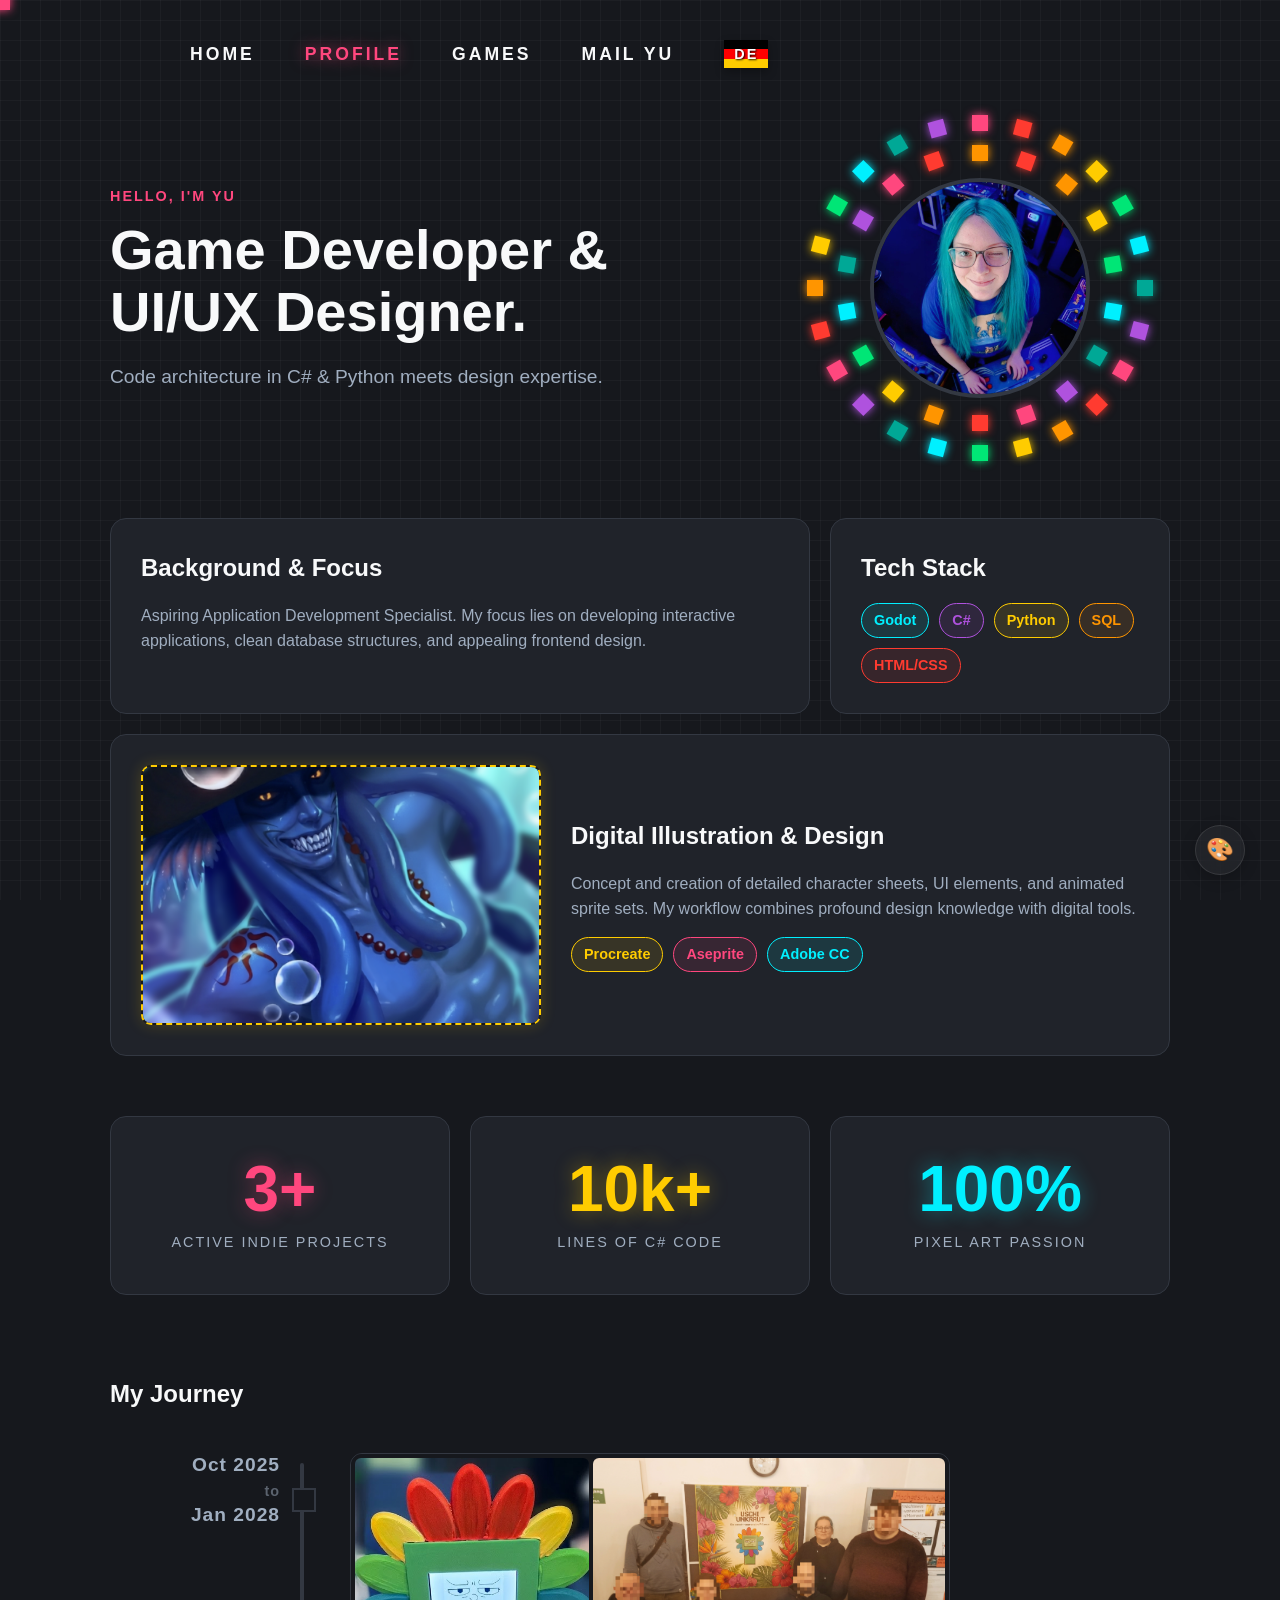
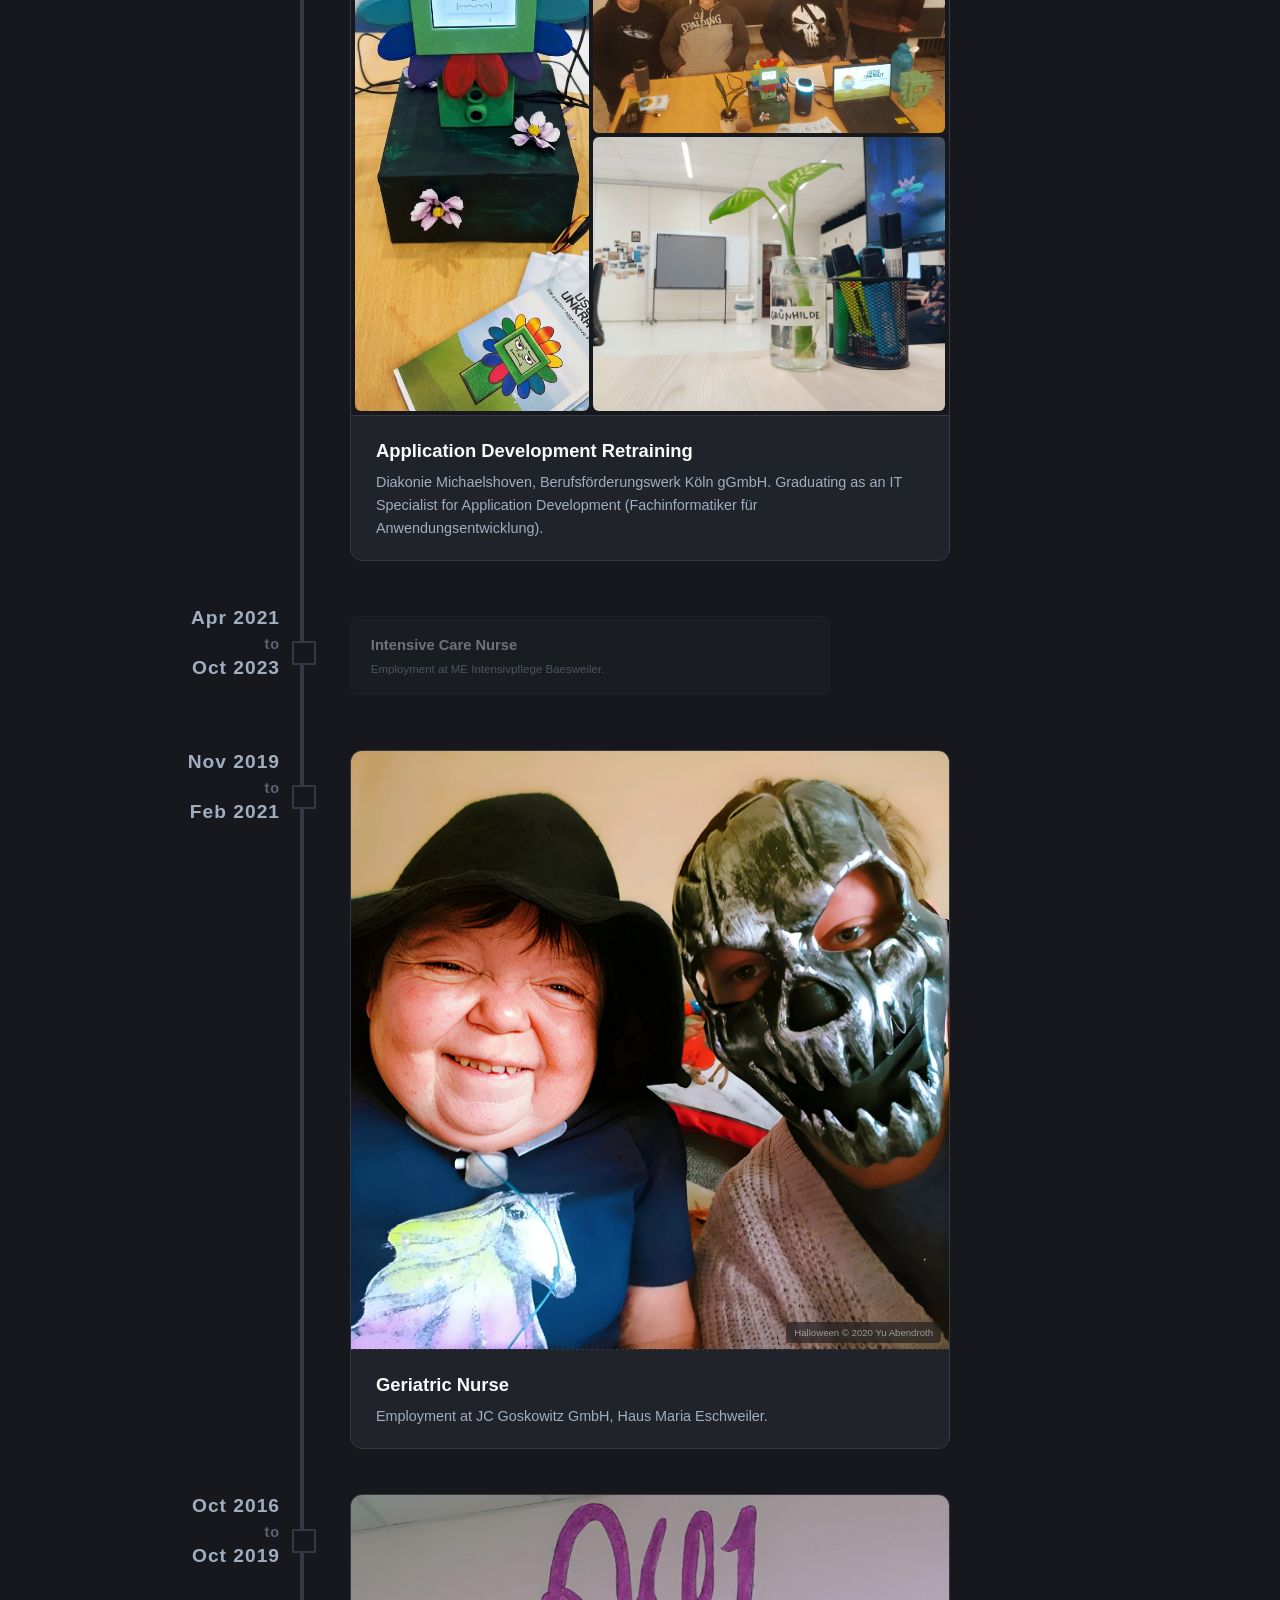
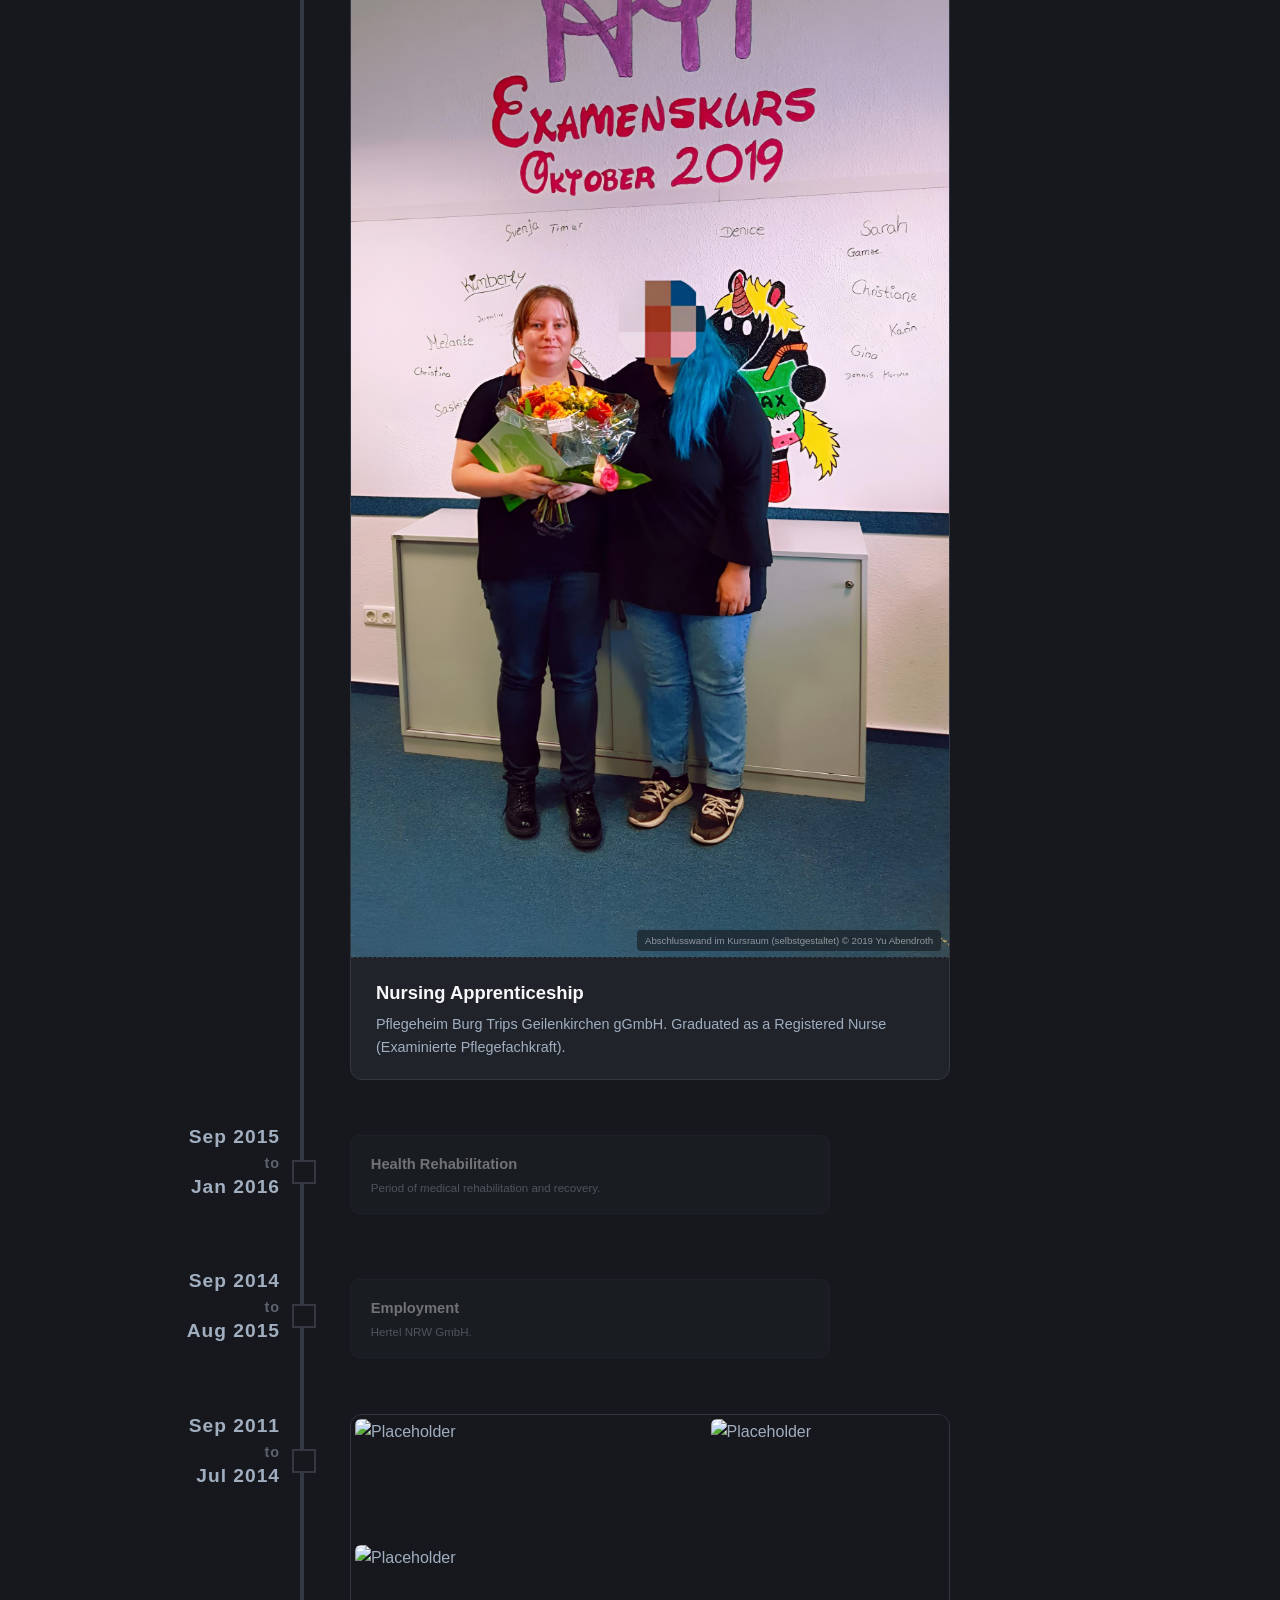
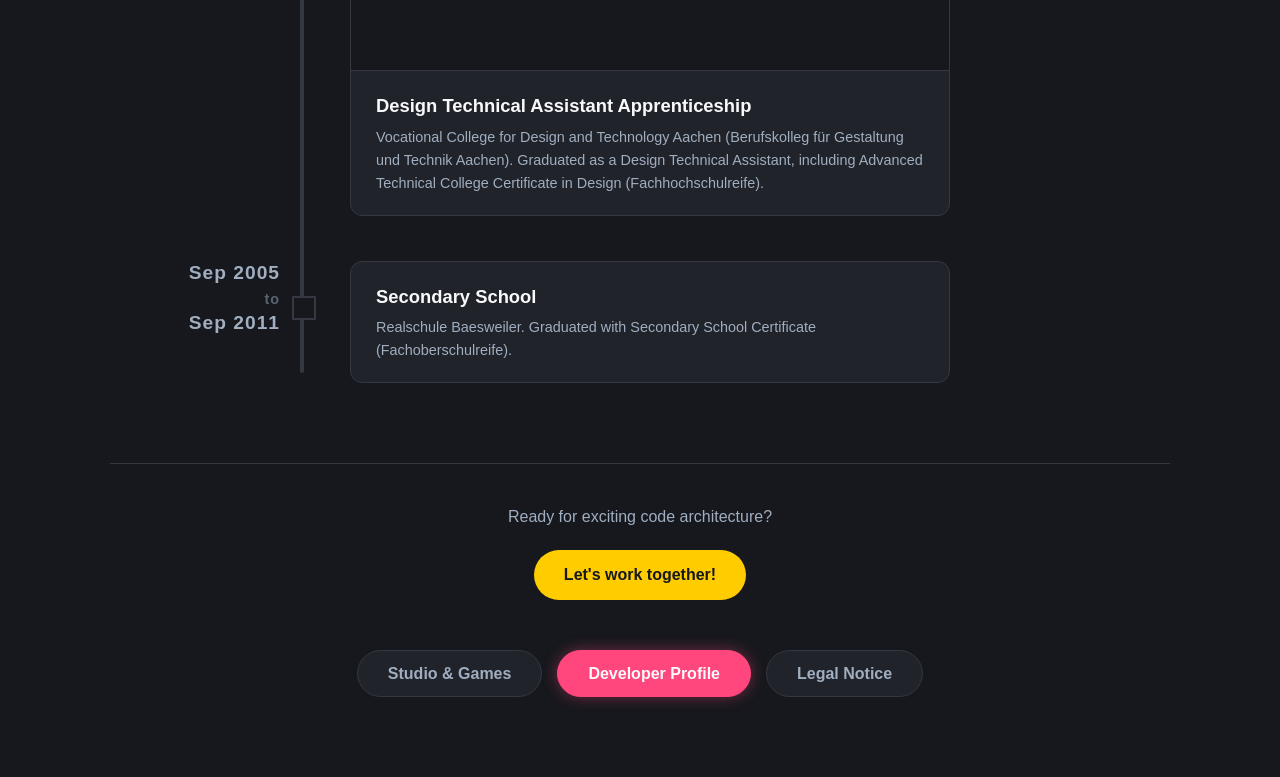
==== commit 8730b9e8: "temporary test favicon added" ====
--- a/about.html
+++ b/about.html
@@ -4,6 +4,7 @@
     <meta charset="UTF-8">
     <meta name="viewport" content="width=device-width, initial-scale=1.0">
     <title>Yu Abendroth | Game Developer & UI/UX Designer Portfolio</title>
+    <link rel="icon" type="image/gif" href="graphics/RainbowsaurusLogoSep25.gif">
     <meta name="description" content="Personal portfolio of Yu Abendroth – Application development specialist, code architecture in C# & Python, UI/UX design, and digital illustrations.">
     <link rel="stylesheet" href="style.css">
 </head>
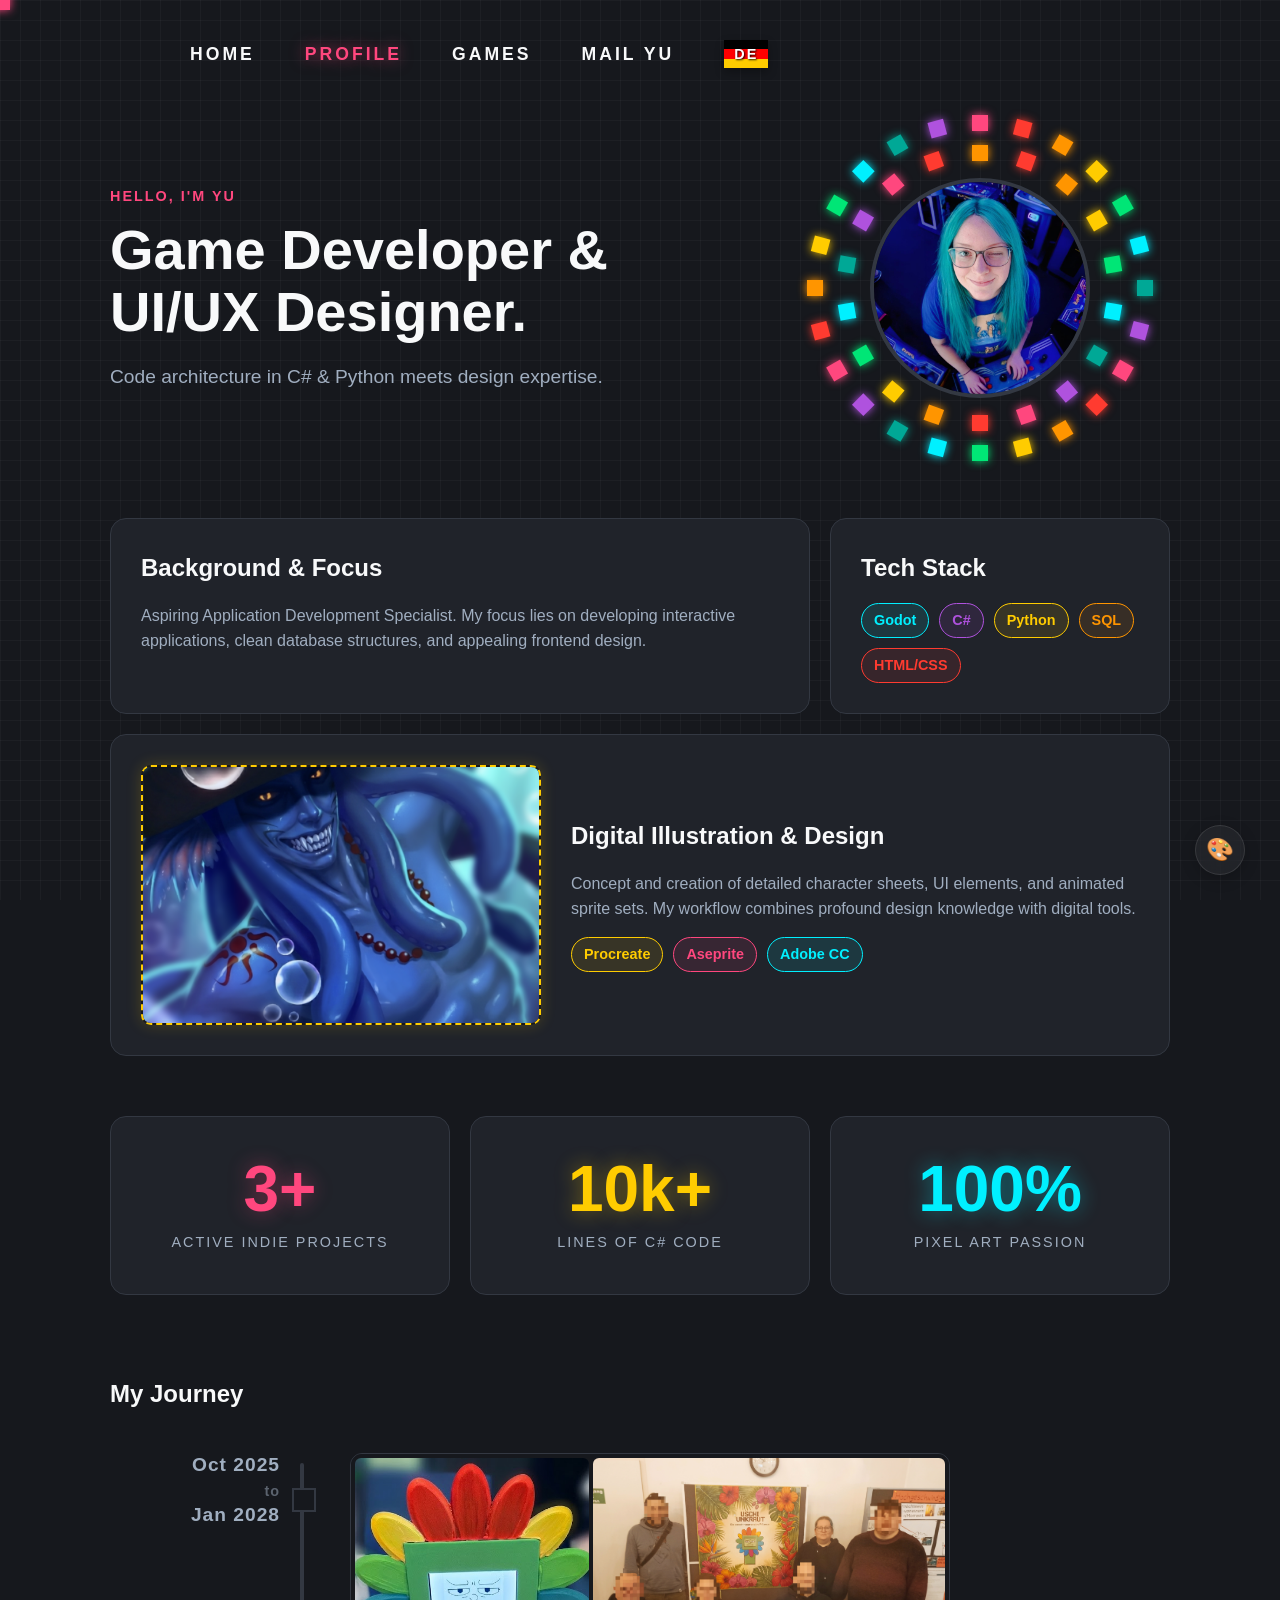
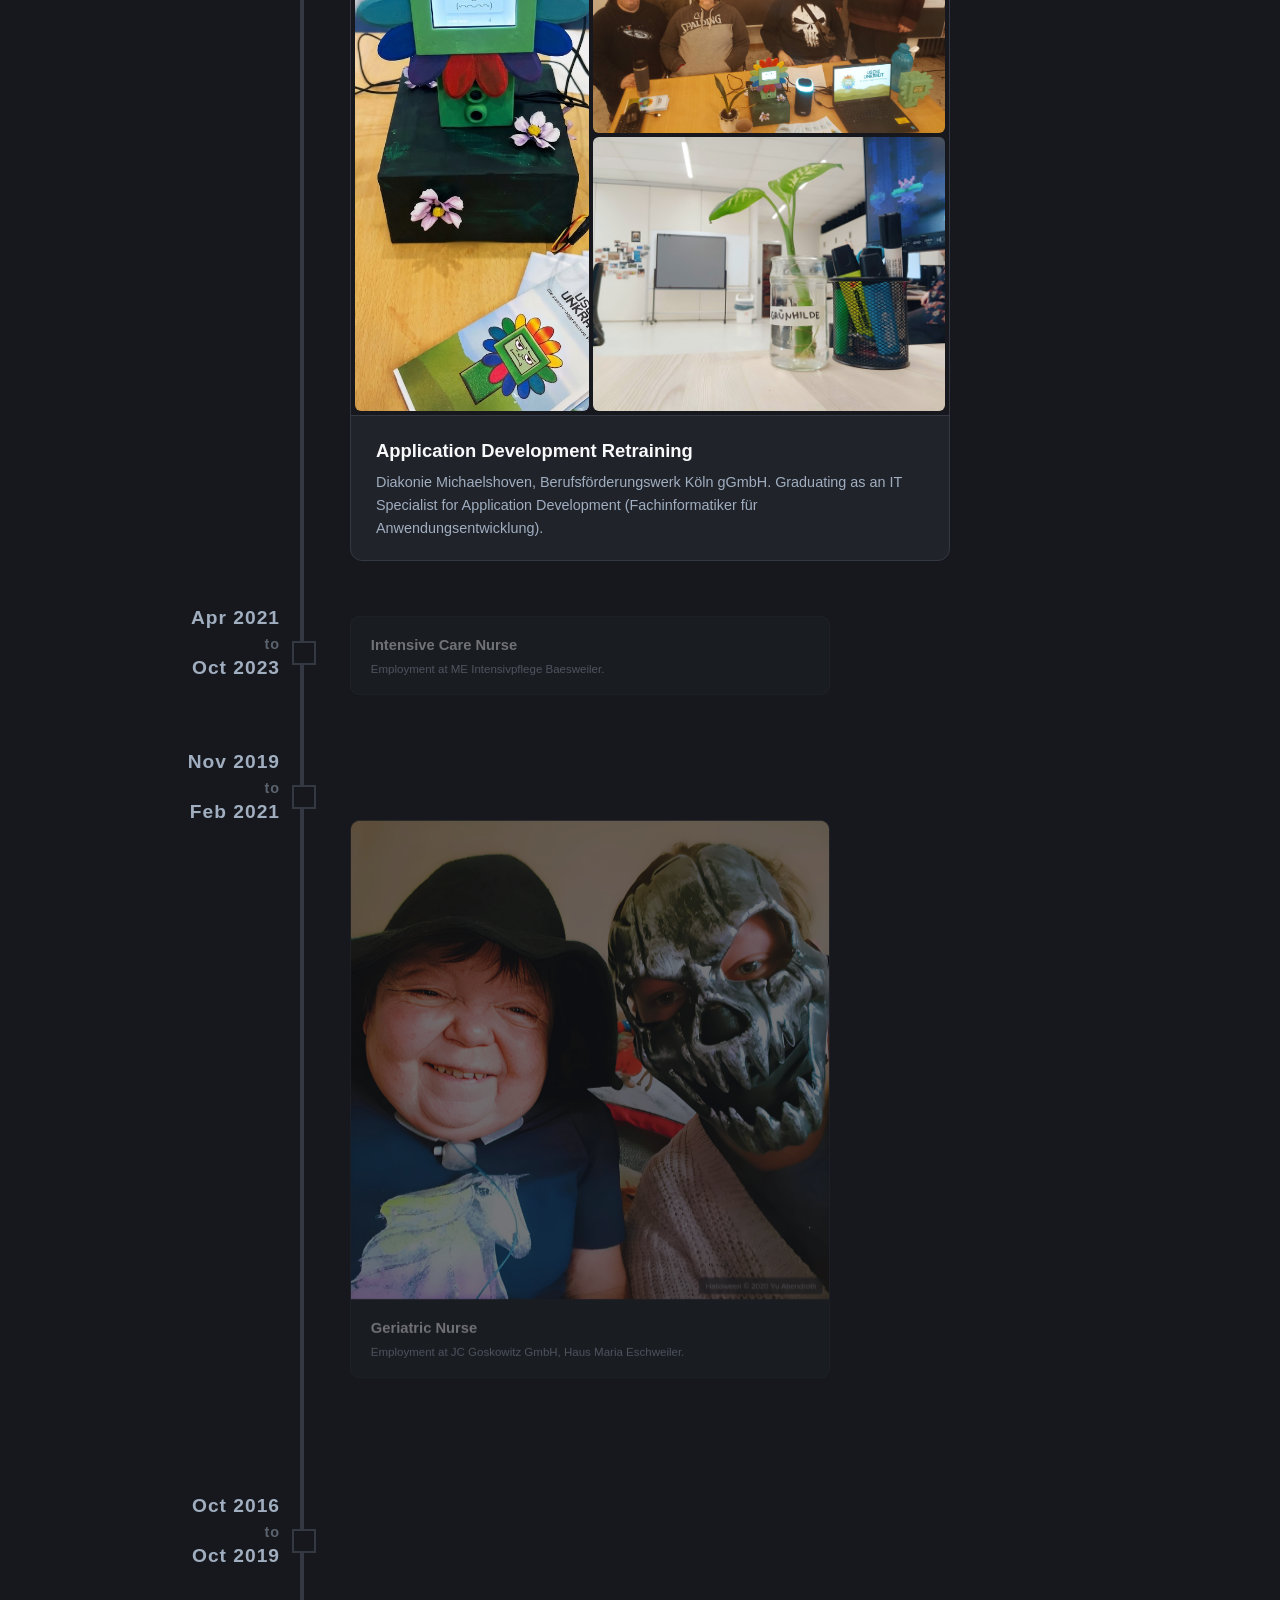
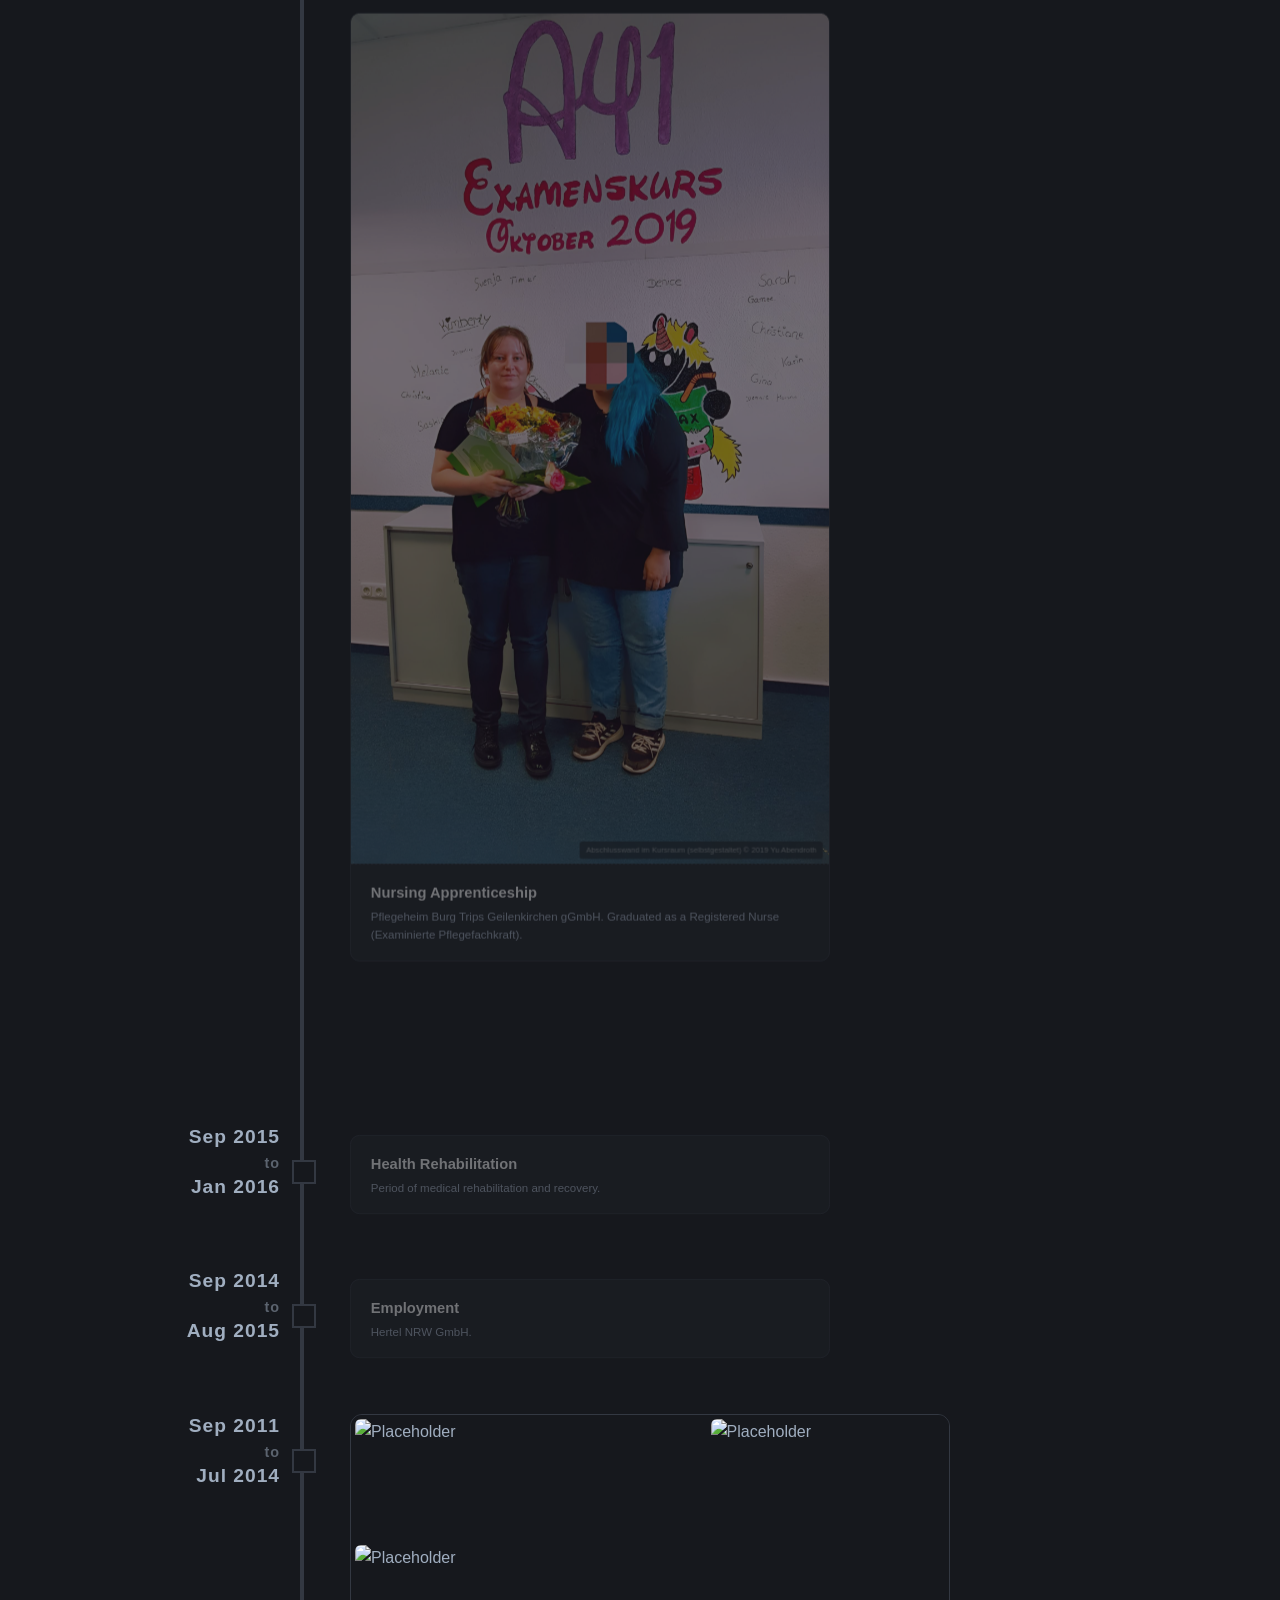
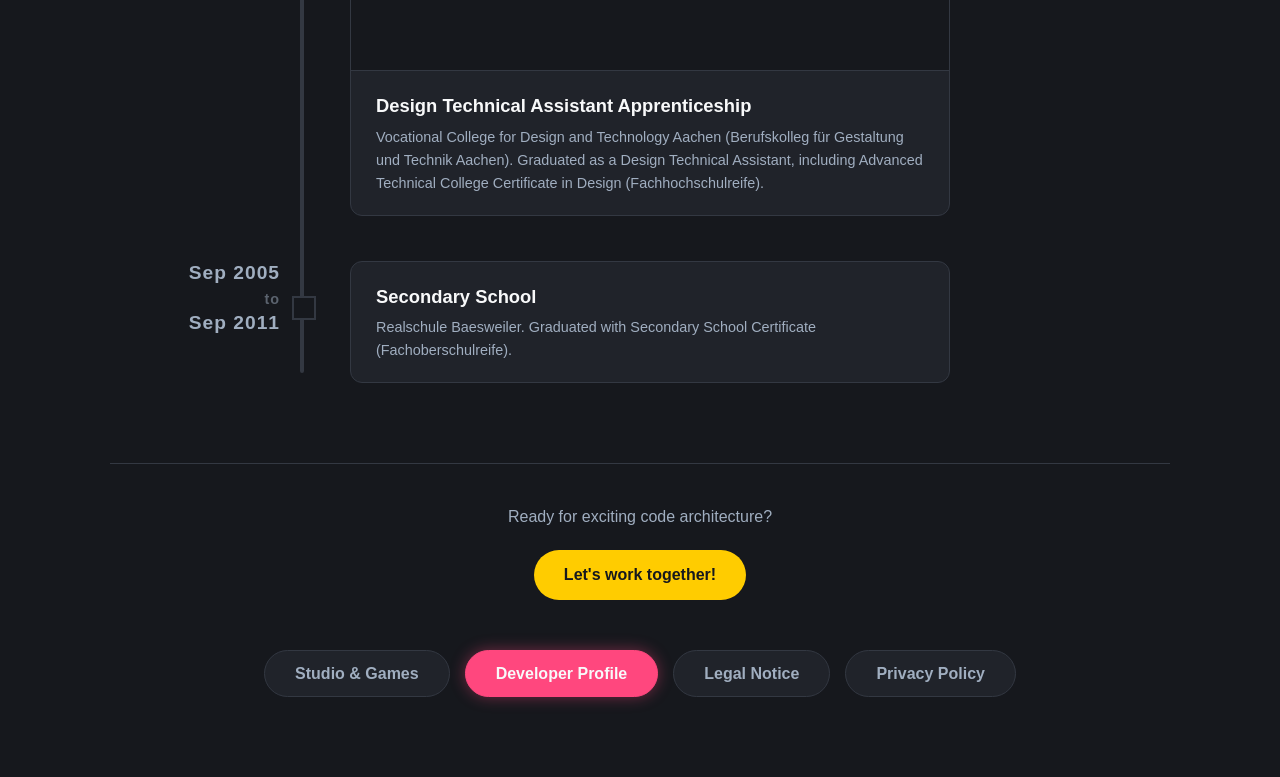
==== commit a5fb72dc: "Favicon + Privacy Policy added" ====
--- a/about.html
+++ b/about.html
@@ -4,7 +4,7 @@
     <meta charset="UTF-8">
     <meta name="viewport" content="width=device-width, initial-scale=1.0">
     <title>Yu Abendroth | Game Developer & UI/UX Designer Portfolio</title>
-    <link rel="icon" type="image/gif" href="graphics/RainbowsaurusLogoSep25.gif">
+    <link rel="icon" type="image/svg+xml" href="graphics/favicon.svg">
     <meta name="description" content="Personal portfolio of Yu Abendroth – Application development specialist, code architecture in C# & Python, UI/UX design, and digital illustrations.">
     <link rel="stylesheet" href="style.css">
 </head>
@@ -278,6 +278,7 @@
                 <a href="index.html" class="nav-tab tab-cyan">Studio & Games</a>
                 <a href="about.html" class="nav-tab tab-pink active">Developer Profile</a>
                 <a href="impressum.html" class="nav-tab tab-yellow">Legal Notice</a>
+                <a href="datenschutz.html" class="nav-tab tab-green">Privacy Policy</a>
             </nav>
         </footer>
     </div>
@@ -292,6 +293,12 @@
         <div class="pixel-shape triforce"></div>
         <div class="pixel-shape strawberry"></div>
         <div class="pixel-shape boba"></div>
+        
+        <!-- Neue Motive -->
+        <div class="pixel-shape smiley"></div>
+        <div class="pixel-shape paw"></div>
+        <div class="pixel-shape skull"></div>
+        <div class="pixel-shape gamepad"></div>
     </div>
 
     <!-- Interactive Glass Button -->
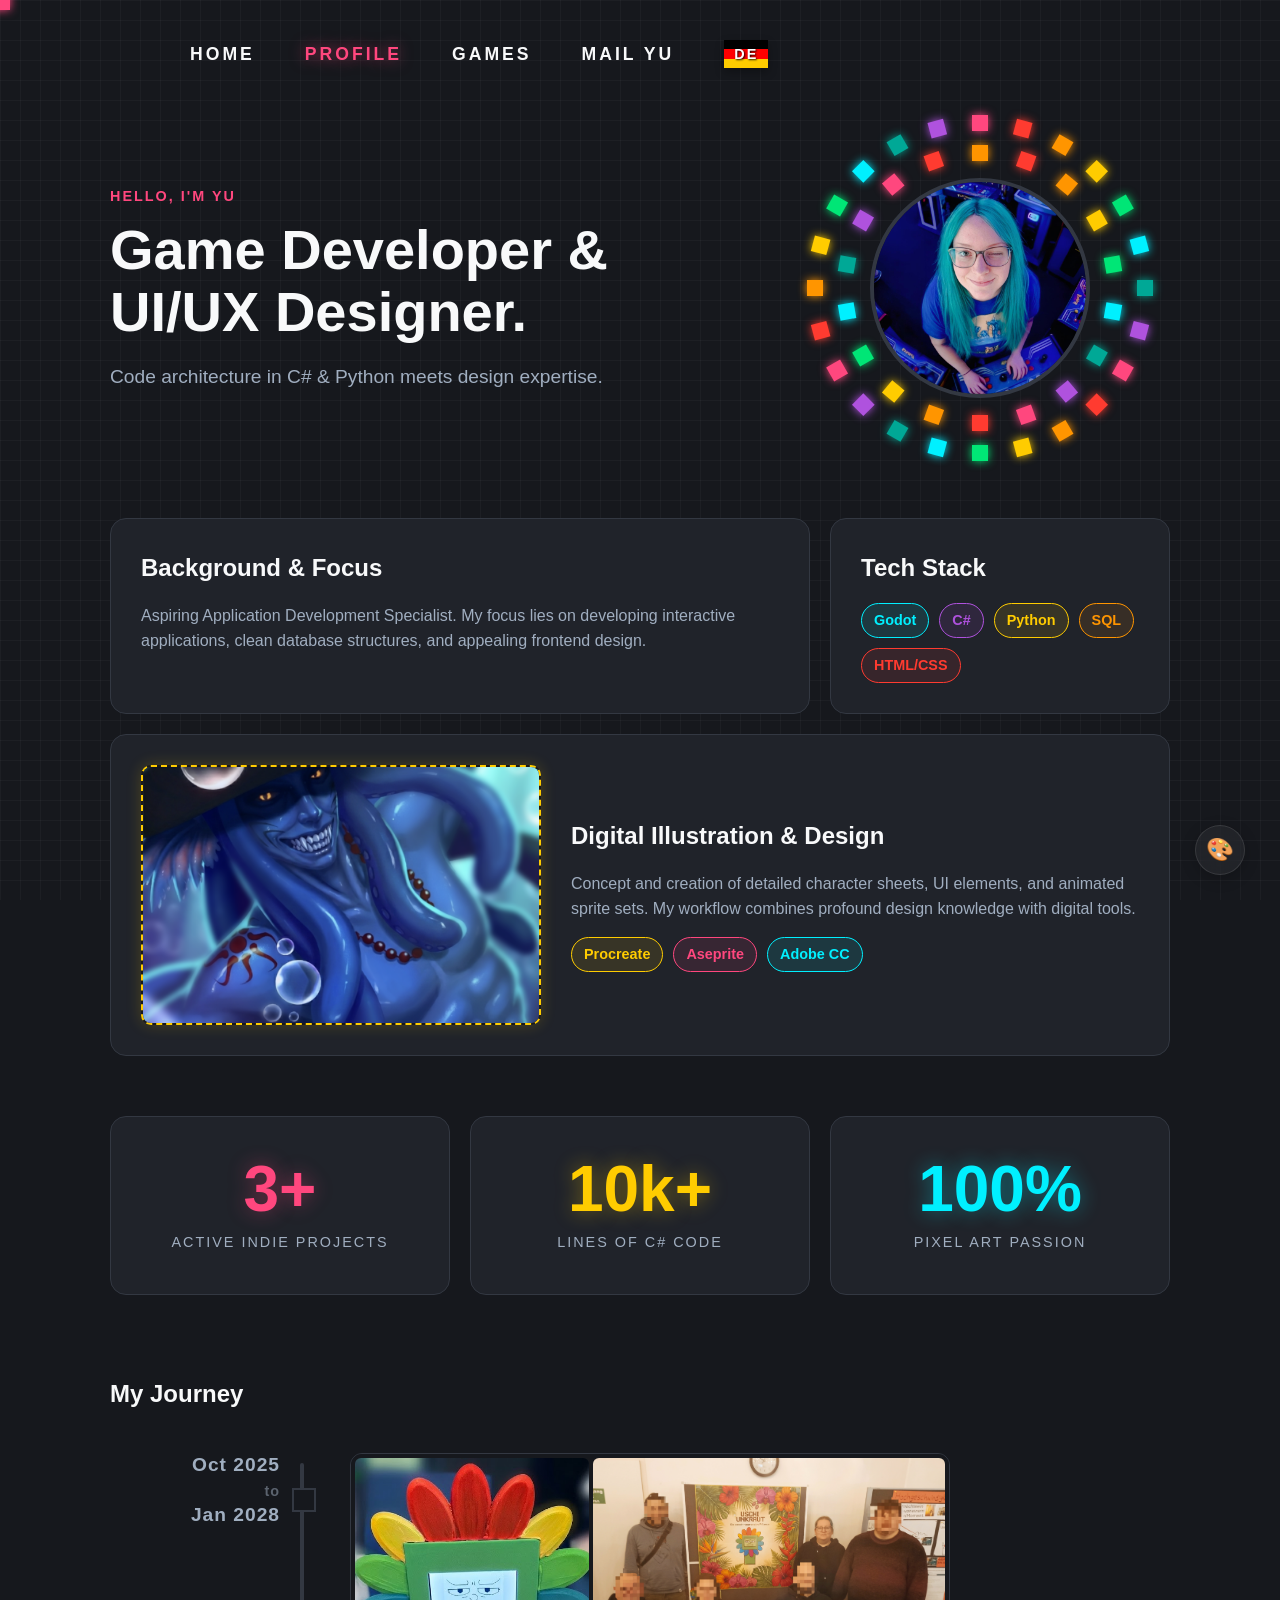
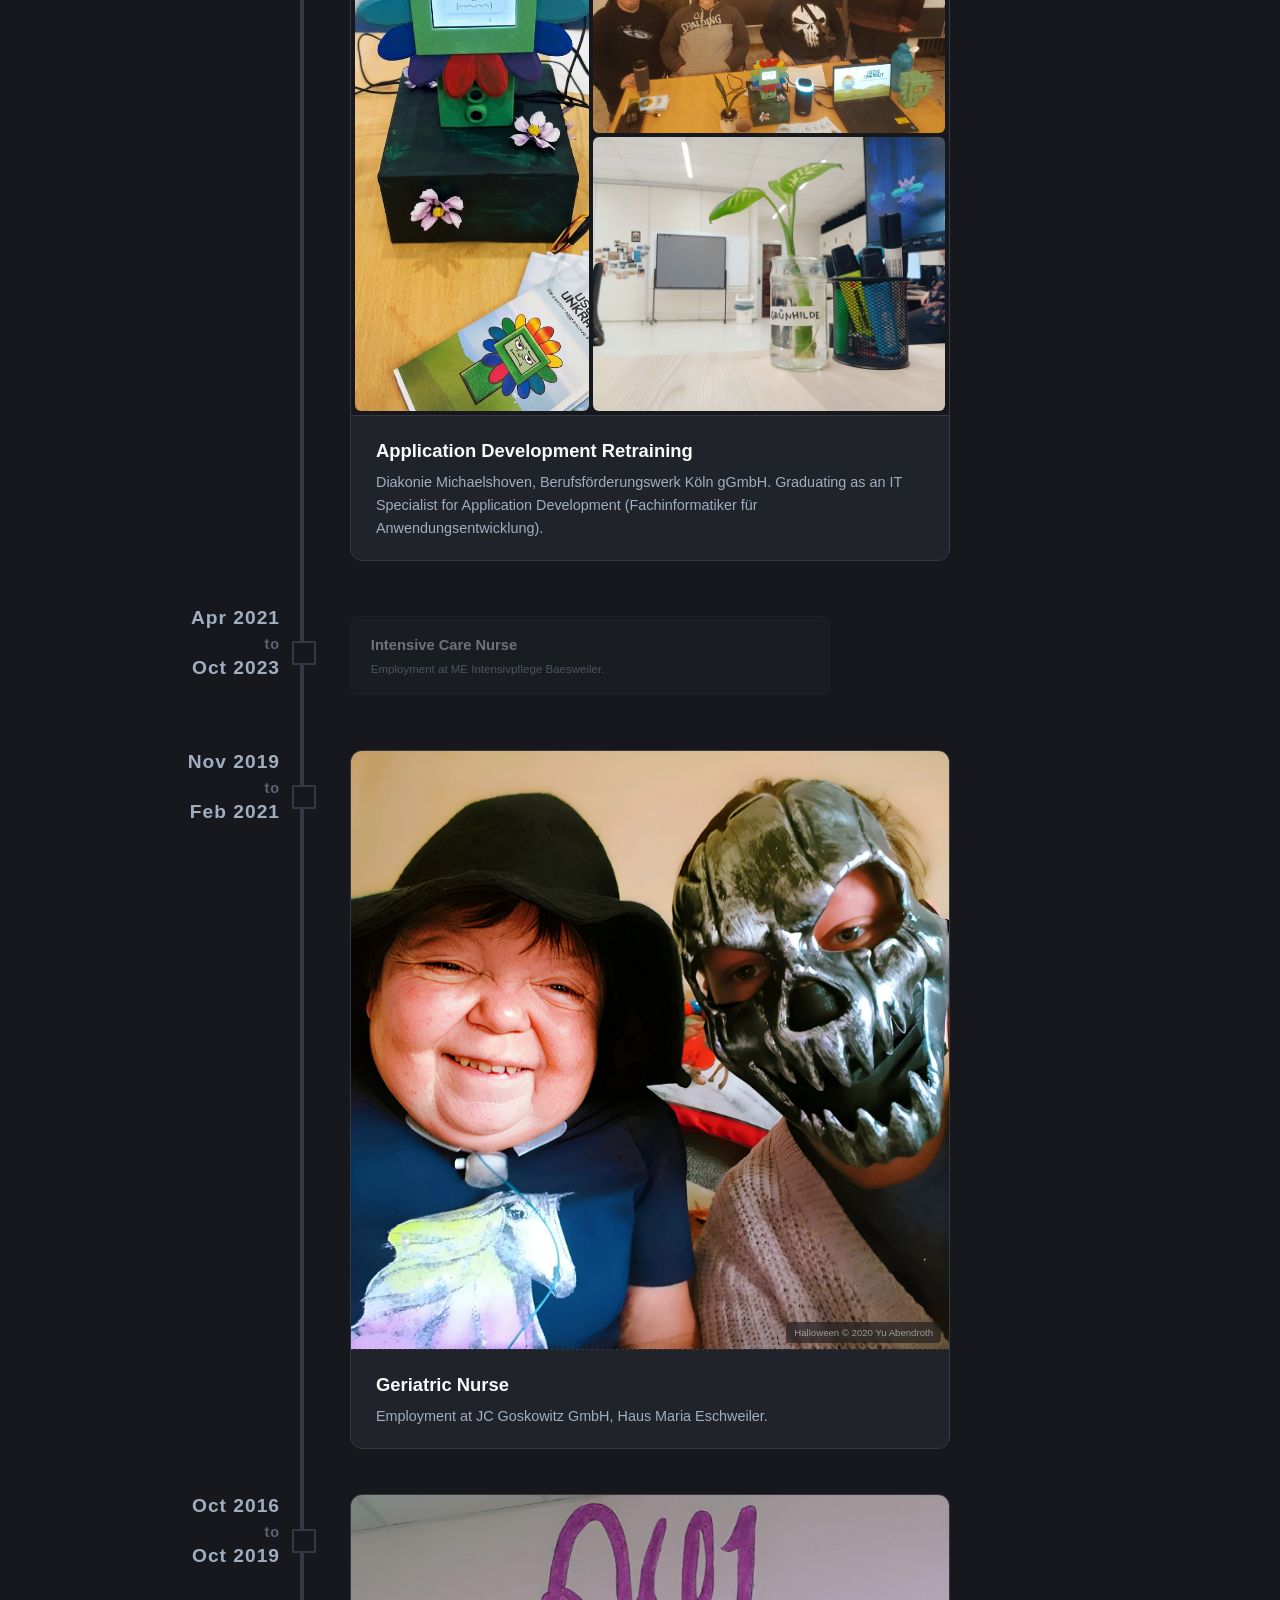
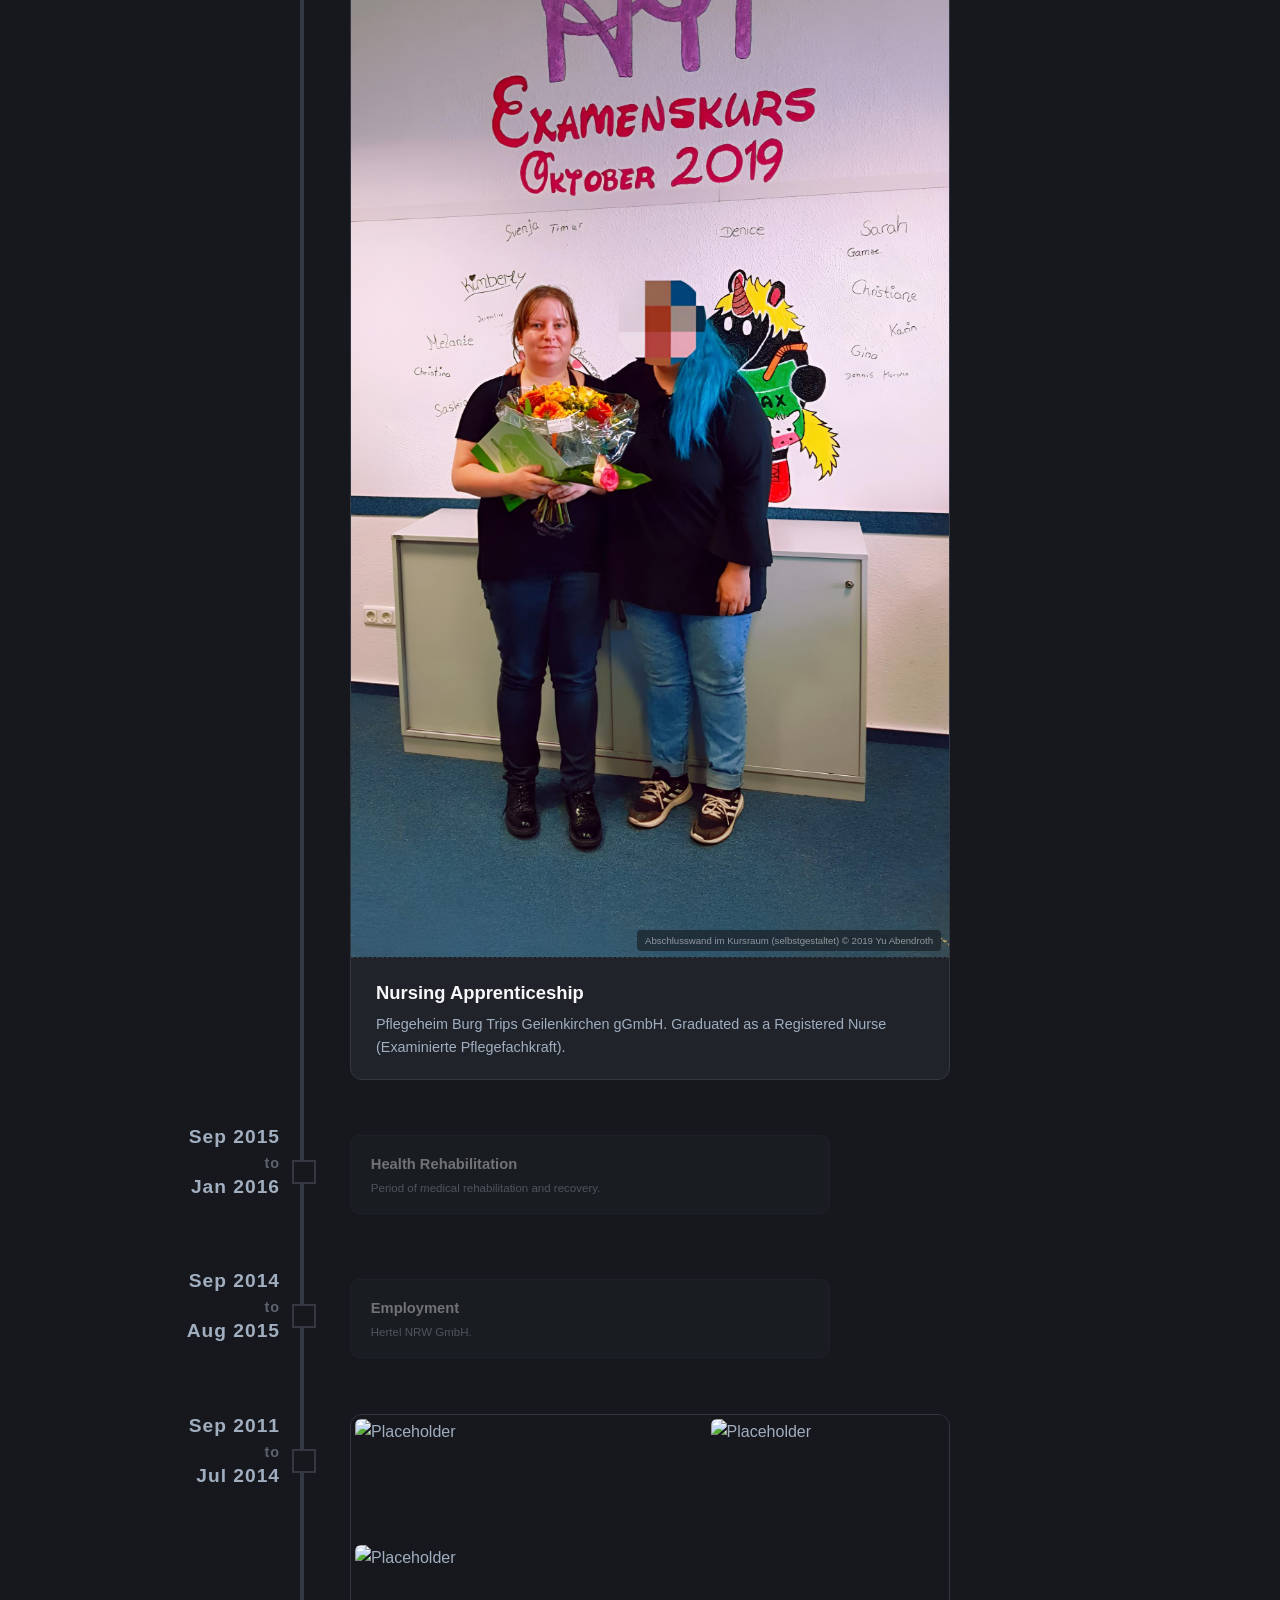
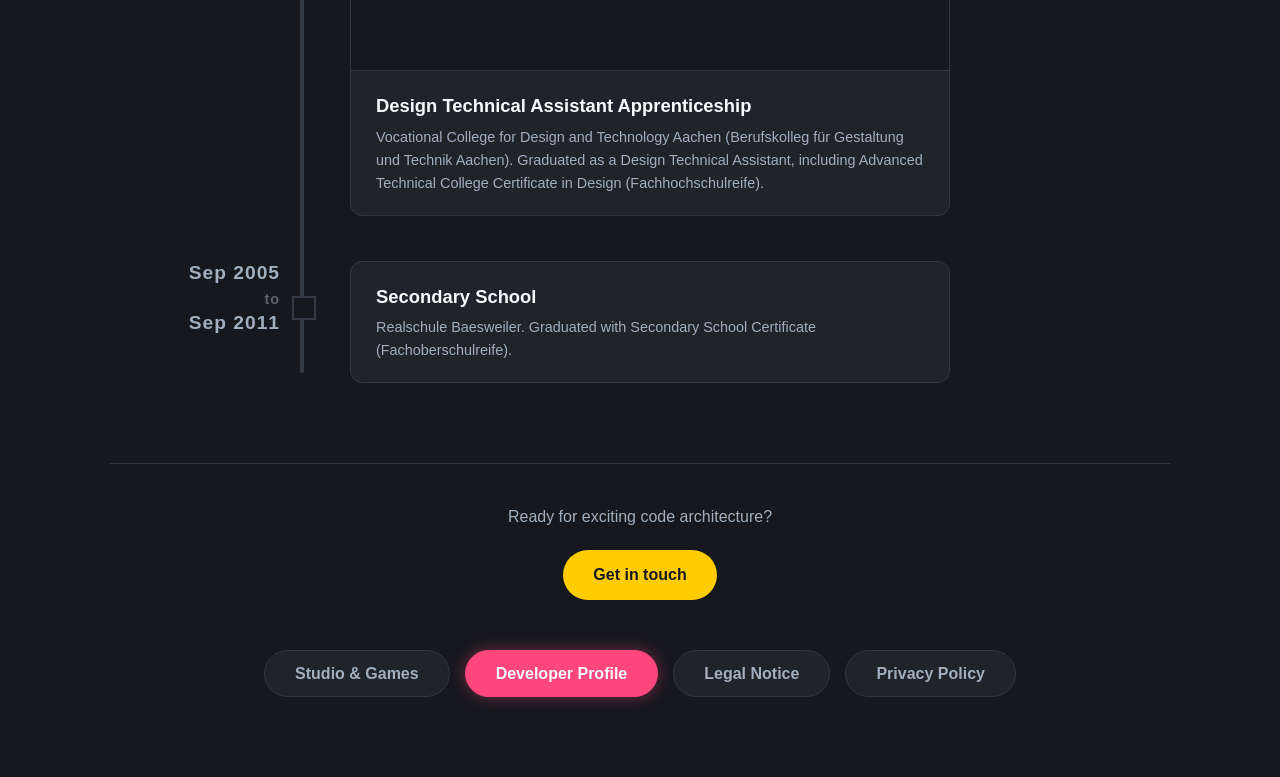
==== commit bba2d6c9: "Colors corrected" ====
--- a/about.html
+++ b/about.html
@@ -19,7 +19,7 @@
             <a href="index.html" class="nav-cyan">HOME</a>
             <a href="about.html" class="nav-pink active">PROFILE</a>
             <a href="https://itch.io" target="_blank" class="nav-yellow">GAMES</a>
-            <a href="mailto:yuabendroth@gmail.com" class="nav-green">MAIL YU</a>
+            <a href="mailto:yuabendroth@gmail.com" class="nav-animated">MAIL YU</a>
             <a href="about_de.html" class="nav-lang flag-de" onclick="localStorage.setItem('langPref', 'de')">DE</a>
         </nav>
 
@@ -273,7 +273,7 @@
 
         <footer class="minimal-footer">
             <p>Ready for exciting code architecture?</p>
-            <a href="mailto:yuabendroth@gmail.com" class="contact-button">Let's work together!</a>
+            <a href="mailto:yuabendroth@gmail.com" class="contact-button animated-bg">Get in touch</a>
             <nav class="footer-nav slide-hidden">
                 <a href="index.html" class="nav-tab tab-cyan">Studio & Games</a>
                 <a href="about.html" class="nav-tab tab-pink active">Developer Profile</a>
@@ -293,8 +293,6 @@
         <div class="pixel-shape triforce"></div>
         <div class="pixel-shape strawberry"></div>
         <div class="pixel-shape boba"></div>
-        
-        <!-- Neue Motive -->
         <div class="pixel-shape smiley"></div>
         <div class="pixel-shape paw"></div>
         <div class="pixel-shape skull"></div>
--- a/style.css
+++ b/style.css
@@ -115,6 +115,23 @@
             text-shadow: 0 0 15px rgba(0, 230, 118, 0.6);
         }
 
+/* ANIMIERTER MAIL BUTTON */
+@keyframes cycleNavColors {
+    0% { color: var(--accent-cyan); text-shadow: 0 0 15px rgba(0, 240, 255, 0.6); }
+    25% { color: var(--accent-pink); text-shadow: 0 0 15px rgba(255, 71, 126, 0.6); }
+    50% { color: var(--accent-yellow); text-shadow: 0 0 15px rgba(255, 204, 0, 0.6); }
+    75% { color: var(--accent-green); text-shadow: 0 0 15px rgba(0, 230, 118, 0.6); }
+    100% { color: var(--accent-cyan); text-shadow: 0 0 15px rgba(0, 240, 255, 0.6); }
+}
+
+.top-nav a.nav-animated, .top-nav-about a.nav-animated {
+    animation: cycleNavColors 8s linear infinite;
+}
+
+.top-nav a.nav-animated:hover, .top-nav-about a.nav-animated:hover {
+    transform: scale(1.1);
+}
+
 /* --- FLAGGEN BUTTONS --- */
 .nav-lang {
     display: inline-flex !important;
@@ -127,7 +144,7 @@
     font-weight: bold;
     text-shadow: 1px 1px 2px rgba(0,0,0,0.9) !important;
     letter-spacing: 2px !important;
-    border: none !important; /* Entfernt den störenden Rand komplett */
+    border: none !important;
     box-shadow: 0 4px 10px rgba(0, 0, 0, 0.3) !important;
     transition: transform 0.3s ease, box-shadow 0.3s ease !important;
 }
@@ -139,7 +156,7 @@
 
 .flag-de {
     background: linear-gradient(to bottom, #000000 0%, #000000 33.3%, #FF0000 33.3%, #FF0000 66.6%, #FFCC00 66.6%, #FFCC00 100%) !important;
-    background-repeat: no-repeat !important; /* Verhindert das gelbe Durchbluten oben */
+    background-repeat: no-repeat !important;
     background-size: 100% 100% !important;
 }
 
@@ -161,7 +178,6 @@
     background-color: transparent;
     z-index: 5;
     
-    /* Welle als Schnittmaske */
     -webkit-mask-image: linear-gradient(black, black), url("data:image/svg+xml,%3Csvg xmlns='http://www.w3.org/2000/svg' viewBox='0 0 1200 120' preserveAspectRatio='none'%3E%3Cpath d='M321.39,56.44c58-10.79,114.16-30.13,172-41.86,82.39-16.72,168.19-17.73,250.45-.39C823.78,31,906.67,72,985.66,92.83c70.05,18.48,146.53,26.09,214.34,3V0H0V95.8C59.71,118.08,130.83,120.34,201.39,112.59Z'/%3E%3C/svg%3E");
     -webkit-mask-size: 100% calc(100% - 99px), 100% 100px;
     -webkit-mask-position: top, bottom;
@@ -231,8 +247,8 @@
 /* SPRECHBLASE */
 .pixel-speech-bubble {
     position: absolute;
-    bottom: 70%; /* Vorher 55% – schiebt die Blase deutlich weiter nach oben */
-    left: 86%; /* Vorher 70% – zieht die Blase weiter nach rechts */
+    bottom: 70%;
+    left: 86%;
     background-color: var(--text-main);
     color: var(--bg-main);
     font-family: 'Courier New', Courier, monospace;
@@ -825,6 +841,44 @@
         transform: translateY(-2px);
     }
 
+/* --- ANIMIERTER KONTAKT BUTTON UNTEN --- */
+@keyframes cycleBgColors {
+    0% {
+        background-color: var(--accent-cyan);
+        box-shadow: 0 0 15px rgba(0, 240, 255, 0.6);
+    }
+
+    25% {
+        background-color: var(--accent-pink);
+        box-shadow: 0 0 15px rgba(255, 71, 126, 0.6);
+    }
+
+    50% {
+        background-color: var(--accent-yellow);
+        box-shadow: 0 0 15px rgba(255, 204, 0, 0.6);
+    }
+
+    75% {
+        background-color: var(--accent-green);
+        box-shadow: 0 0 15px rgba(0, 230, 118, 0.6);
+    }
+
+    100% {
+        background-color: var(--accent-cyan);
+        box-shadow: 0 0 15px rgba(0, 240, 255, 0.6);
+    }
+}
+
+.contact-button.animated-bg {
+    animation: cycleBgColors 8s linear infinite;
+    color: var(--bg-main);
+    border: none;
+}
+
+    .contact-button.animated-bg:hover {
+        transform: translateY(-2px) scale(1.05);
+    }
+
 .footer-nav {
     display: flex;
     justify-content: center;
@@ -853,6 +907,7 @@
 .tab-cyan:hover, .tab-cyan.active { background-color: var(--accent-cyan); border-color: var(--accent-cyan); color: var(--bg-main); box-shadow: 0 0 15px rgba(0, 240, 255, 0.4); }
 .tab-pink:hover, .tab-pink.active { background-color: var(--accent-pink); border-color: var(--accent-pink); color: var(--text-main); box-shadow: 0 0 15px rgba(255, 71, 126, 0.4); }
 .tab-yellow:hover, .tab-yellow.active { background-color: var(--accent-yellow); border-color: var(--accent-yellow); color: var(--bg-main); box-shadow: 0 0 15px rgba(255, 204, 0, 0.4); }
+.tab-green:hover, .tab-green.active { background-color: var(--accent-green); border-color: var(--accent-green); color: var(--bg-main); box-shadow: 0 0 15px rgba(0, 230, 118, 0.4); }
 
 /* --- 13. SCROLL ANIMATIONEN --- */
 .slide-hidden {
@@ -965,6 +1020,30 @@
     animation: stepLeft 110s steps(150) infinite 40s;
     right: -200px;
     box-shadow: 60px 0 0 var(--accent-pink), 80px 0 0 var(--accent-pink), 60px 20px 0 var(--accent-pink), 80px 20px 0 var(--accent-pink), 60px 40px 0 var(--accent-pink), 80px 40px 0 var(--accent-pink), 20px 60px 0 var(--accent-cyan), 40px 60px 0 var(--accent-cyan), 60px 60px 0 var(--accent-cyan), 80px 60px 0 var(--accent-cyan), 100px 60px 0 var(--accent-cyan), 120px 60px 0 var(--accent-cyan), 20px 80px 0 var(--accent-cyan), 40px 80px 0 var(--accent-cyan), 60px 80px 0 var(--accent-cyan), 80px 80px 0 var(--accent-cyan), 100px 80px 0 var(--accent-cyan), 120px 80px 0 var(--accent-cyan), 20px 100px 0 var(--text-main), 120px 100px 0 var(--text-main), 20px 120px 0 var(--text-main), 120px 120px 0 var(--text-main), 20px 140px 0 var(--text-main), 120px 140px 0 var(--text-main), 40px 160px 0 var(--text-main), 100px 160px 0 var(--text-main), 40px 180px 0 var(--text-main), 60px 180px 0 var(--text-main), 80px 180px 0 var(--text-main), 100px 180px 0 var(--text-main), 40px 120px 0 var(--accent-yellow), 80px 120px 0 var(--accent-yellow), 60px 140px 0 var(--accent-pink), 100px 140px 0 var(--accent-yellow), 60px 160px 0 var(--accent-yellow), 80px 160px 0 var(--accent-pink);
+}
+
+.smiley {
+    animation: stepRight 85s steps(150) infinite 12s;
+    left: -200px;
+    box-shadow: 40px 0 0 var(--accent-yellow), 60px 0 0 var(--accent-yellow), 80px 0 0 var(--accent-yellow), 20px 20px 0 var(--accent-yellow), 40px 20px 0 var(--accent-yellow), 60px 20px 0 var(--accent-yellow), 80px 20px 0 var(--accent-yellow), 100px 20px 0 var(--accent-yellow), 0 40px 0 var(--accent-yellow), 20px 40px 0 var(--accent-yellow), 60px 40px 0 var(--accent-yellow), 100px 40px 0 var(--accent-yellow), 120px 40px 0 var(--accent-yellow), 0 60px 0 var(--accent-yellow), 20px 60px 0 var(--accent-yellow), 40px 60px 0 var(--accent-yellow), 60px 60px 0 var(--accent-yellow), 80px 60px 0 var(--accent-yellow), 100px 60px 0 var(--accent-yellow), 120px 60px 0 var(--accent-yellow), 0 80px 0 var(--accent-yellow), 40px 80px 0 var(--accent-yellow), 60px 80px 0 var(--accent-yellow), 80px 80px 0 var(--accent-yellow), 120px 80px 0 var(--accent-yellow), 20px 100px 0 var(--accent-yellow), 100px 100px 0 var(--accent-yellow), 40px 120px 0 var(--accent-yellow), 60px 120px 0 var(--accent-yellow), 80px 120px 0 var(--accent-yellow);
+}
+
+.paw {
+    animation: stepLeft 70s steps(150) infinite 18s;
+    right: -200px;
+    box-shadow: 40px 0 0 var(--accent-pink), 60px 0 0 var(--accent-pink), 0 20px 0 var(--accent-pink), 20px 20px 0 var(--accent-pink), 80px 20px 0 var(--accent-pink), 100px 20px 0 var(--accent-pink), 40px 60px 0 var(--accent-pink), 60px 60px 0 var(--accent-pink), 20px 80px 0 var(--accent-pink), 40px 80px 0 var(--accent-pink), 60px 80px 0 var(--accent-pink), 80px 80px 0 var(--accent-pink), 0 100px 0 var(--accent-pink), 20px 100px 0 var(--accent-pink), 40px 100px 0 var(--accent-pink), 60px 100px 0 var(--accent-pink), 80px 100px 0 var(--accent-pink), 100px 100px 0 var(--accent-pink), 20px 120px 0 var(--accent-pink), 40px 120px 0 var(--accent-pink), 60px 120px 0 var(--accent-pink), 80px 120px 0 var(--accent-pink), 40px 140px 0 var(--accent-pink), 60px 140px 0 var(--accent-pink);
+}
+
+.skull {
+    animation: stepRight 95s steps(150) infinite 45s;
+    left: -200px;
+    box-shadow: 40px 0 0 #FFFFFF, 60px 0 0 #FFFFFF, 80px 0 0 #FFFFFF, 20px 20px 0 #FFFFFF, 40px 20px 0 #FFFFFF, 60px 20px 0 #FFFFFF, 80px 20px 0 #FFFFFF, 100px 20px 0 #FFFFFF, 0 40px 0 #FFFFFF, 20px 40px 0 #FFFFFF, 40px 40px 0 #FFFFFF, 60px 40px 0 #FFFFFF, 80px 40px 0 #FFFFFF, 100px 40px 0 #FFFFFF, 120px 40px 0 #FFFFFF, 0 60px 0 #FFFFFF, 40px 60px 0 #FFFFFF, 60px 60px 0 #FFFFFF, 80px 60px 0 #FFFFFF, 120px 60px 0 #FFFFFF, 0 80px 0 #FFFFFF, 20px 80px 0 #FFFFFF, 40px 80px 0 #FFFFFF, 60px 80px 0 #FFFFFF, 80px 80px 0 #FFFFFF, 100px 80px 0 #FFFFFF, 120px 80px 0 #FFFFFF, 20px 100px 0 #FFFFFF, 40px 100px 0 #FFFFFF, 60px 100px 0 #FFFFFF, 80px 100px 0 #FFFFFF, 100px 100px 0 #FFFFFF, 40px 120px 0 #FFFFFF, 60px 120px 0 #FFFFFF, 80px 120px 0 #FFFFFF, 40px 140px 0 #FFFFFF, 80px 140px 0 #FFFFFF;
+}
+
+.gamepad {
+    animation: stepLeft 65s steps(150) infinite 30s;
+    right: -200px;
+    box-shadow: 20px 0 0 var(--accent-cyan), 40px 0 0 var(--accent-cyan), 80px 0 0 var(--accent-cyan), 100px 0 0 var(--accent-cyan), 0 20px 0 var(--accent-cyan), 20px 20px 0 var(--accent-cyan), 40px 20px 0 var(--accent-cyan), 60px 20px 0 var(--accent-cyan), 80px 20px 0 var(--accent-cyan), 100px 20px 0 var(--accent-cyan), 120px 20px 0 var(--accent-cyan), 0 40px 0 var(--accent-cyan), 60px 40px 0 var(--accent-cyan), 120px 40px 0 var(--accent-cyan), 0 60px 0 var(--accent-cyan), 20px 60px 0 var(--accent-cyan), 40px 60px 0 var(--accent-cyan), 60px 60px 0 var(--accent-cyan), 80px 60px 0 var(--accent-cyan), 100px 60px 0 var(--accent-cyan), 120px 60px 0 var(--accent-cyan), 20px 80px 0 var(--accent-cyan), 100px 80px 0 var(--accent-cyan);
 }
 
 @keyframes stepRight {
@@ -1278,6 +1357,7 @@
     .hero-section {
         flex-direction: column-reverse;
         text-align: center;
+        margin-top: 90px;
     }
 
     .bento-grid {
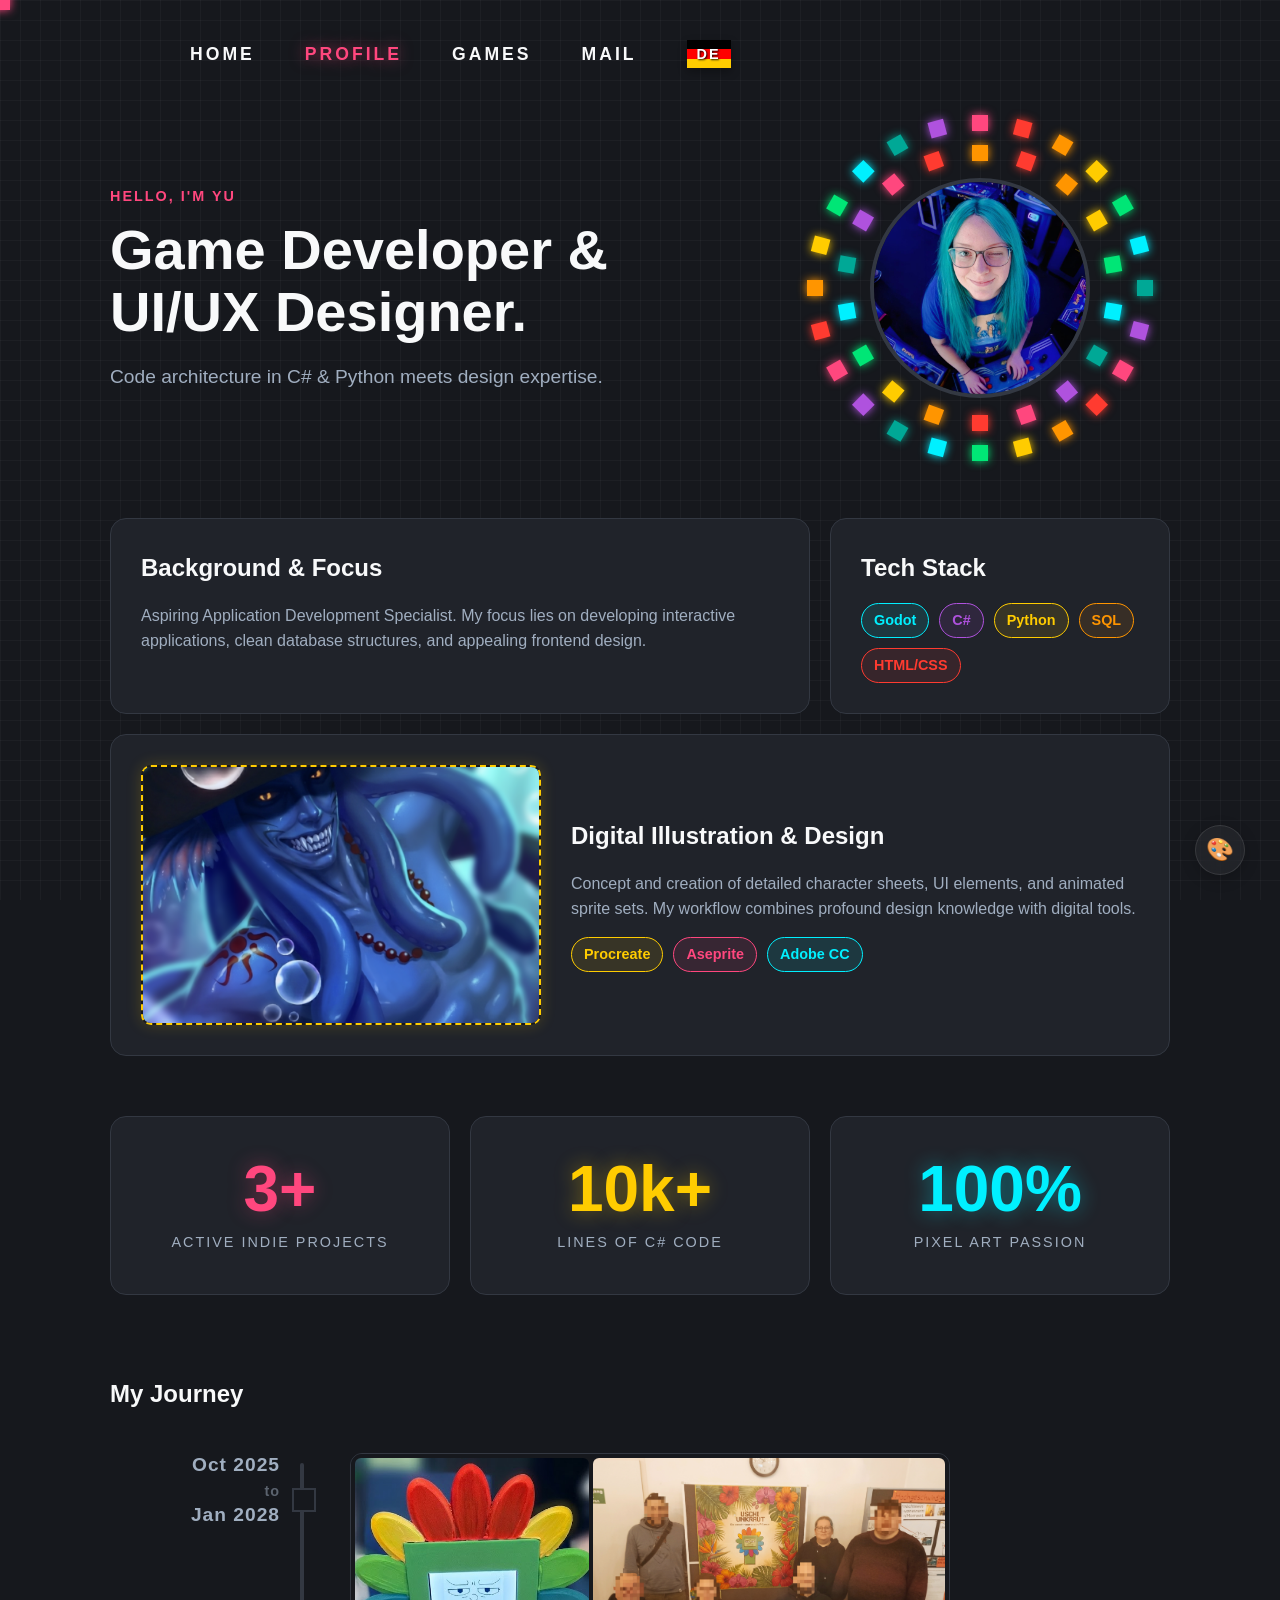
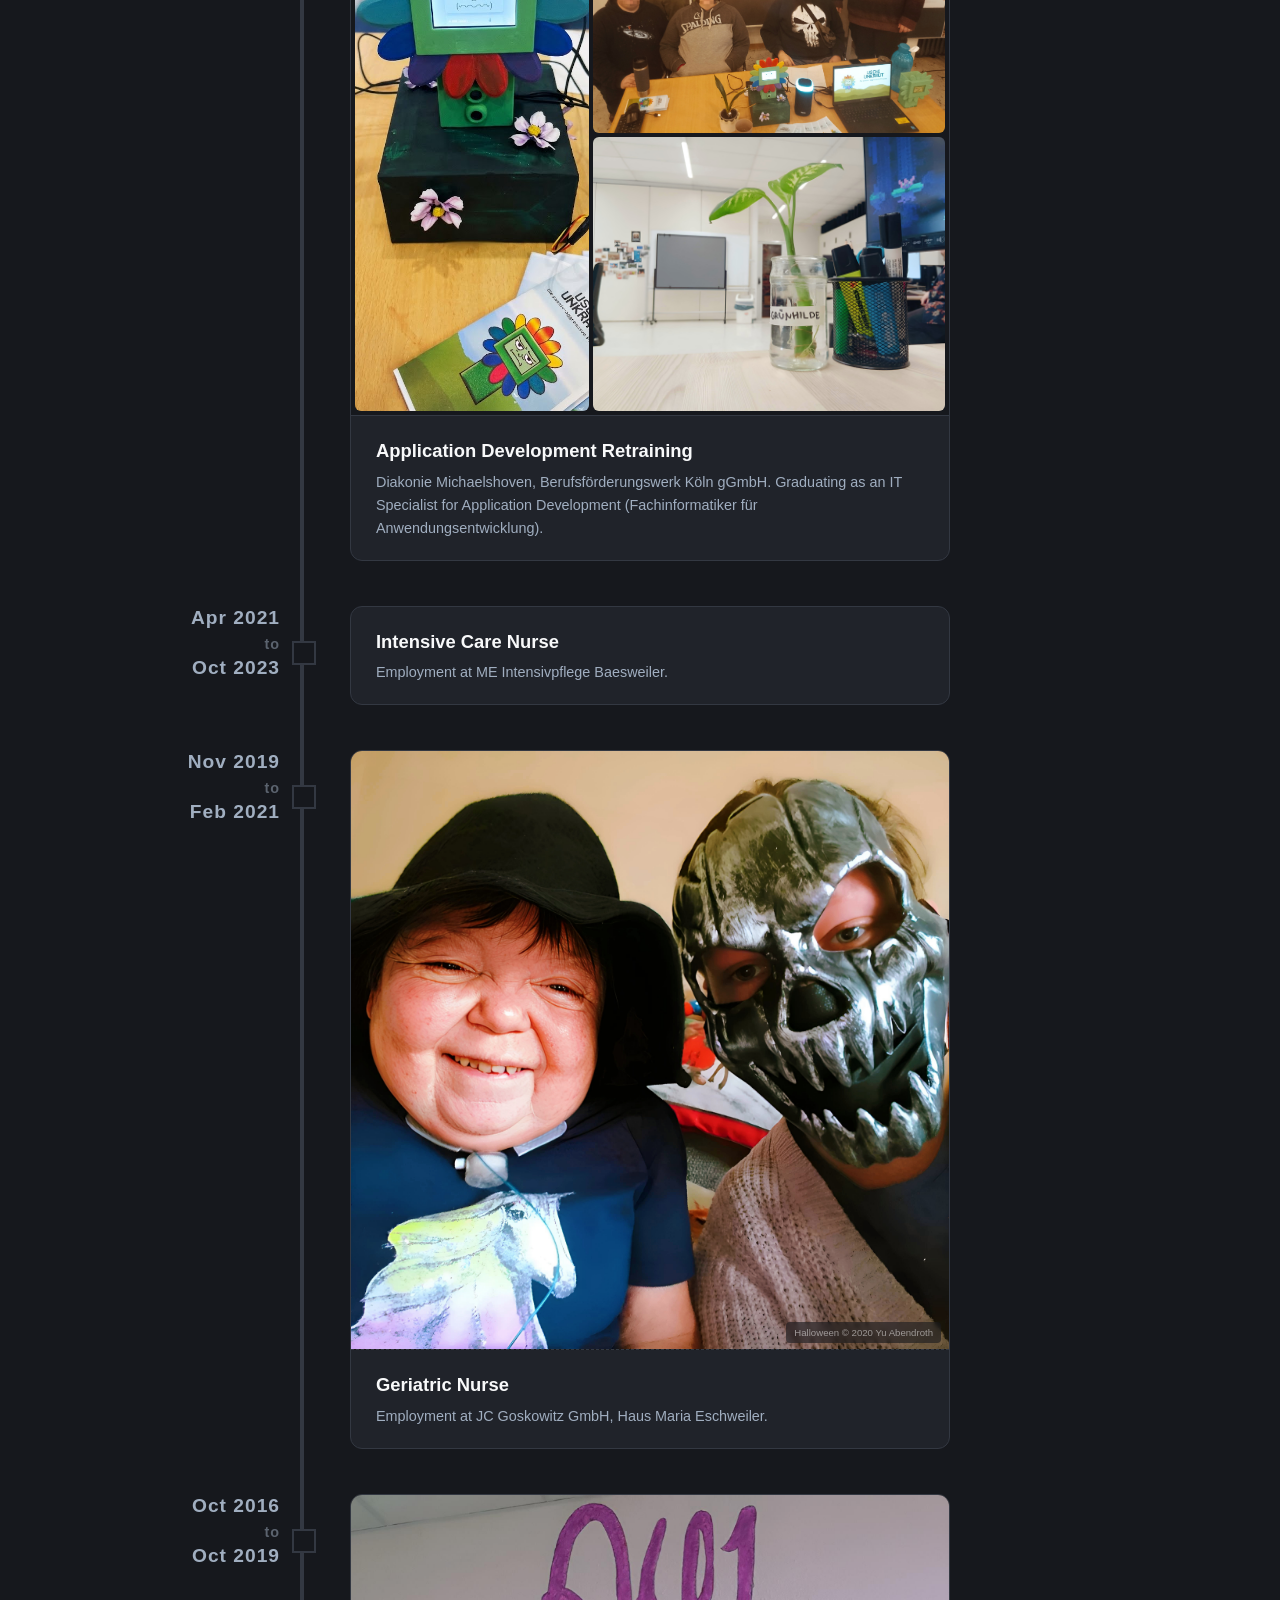
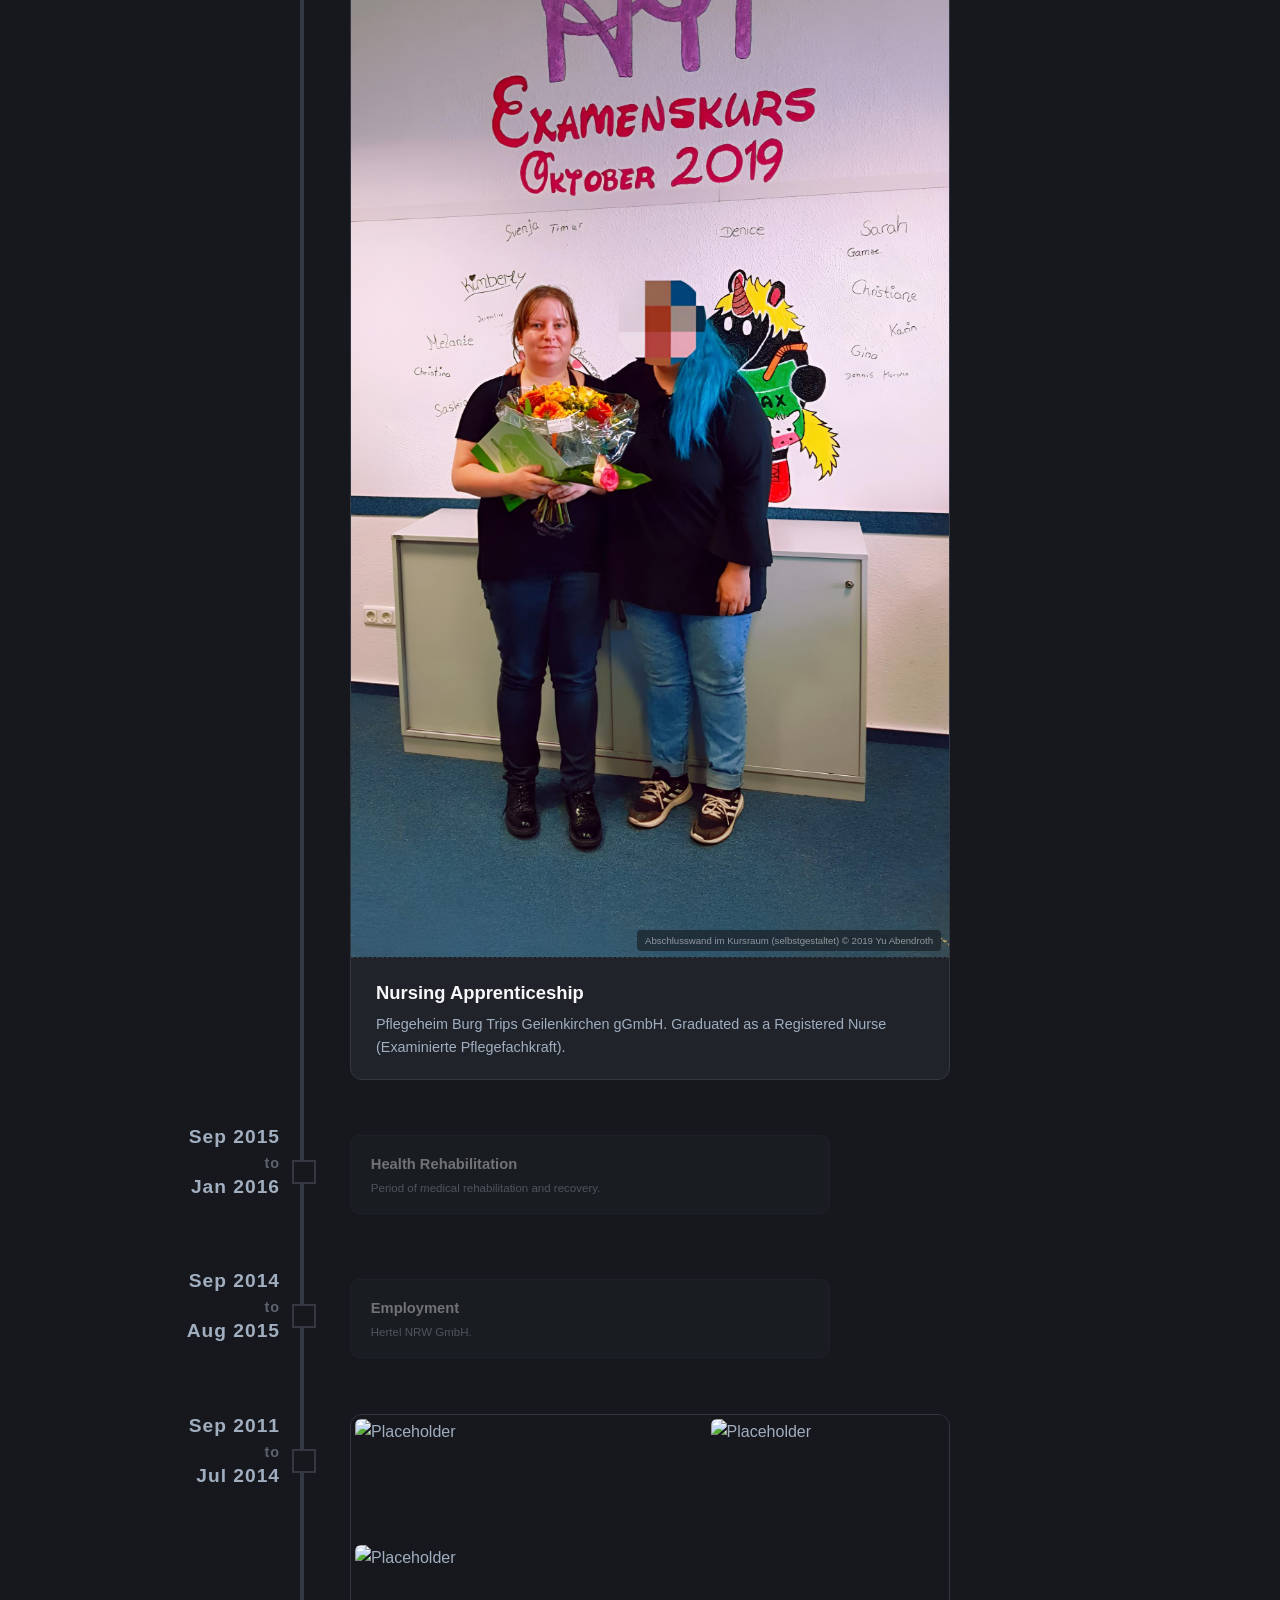
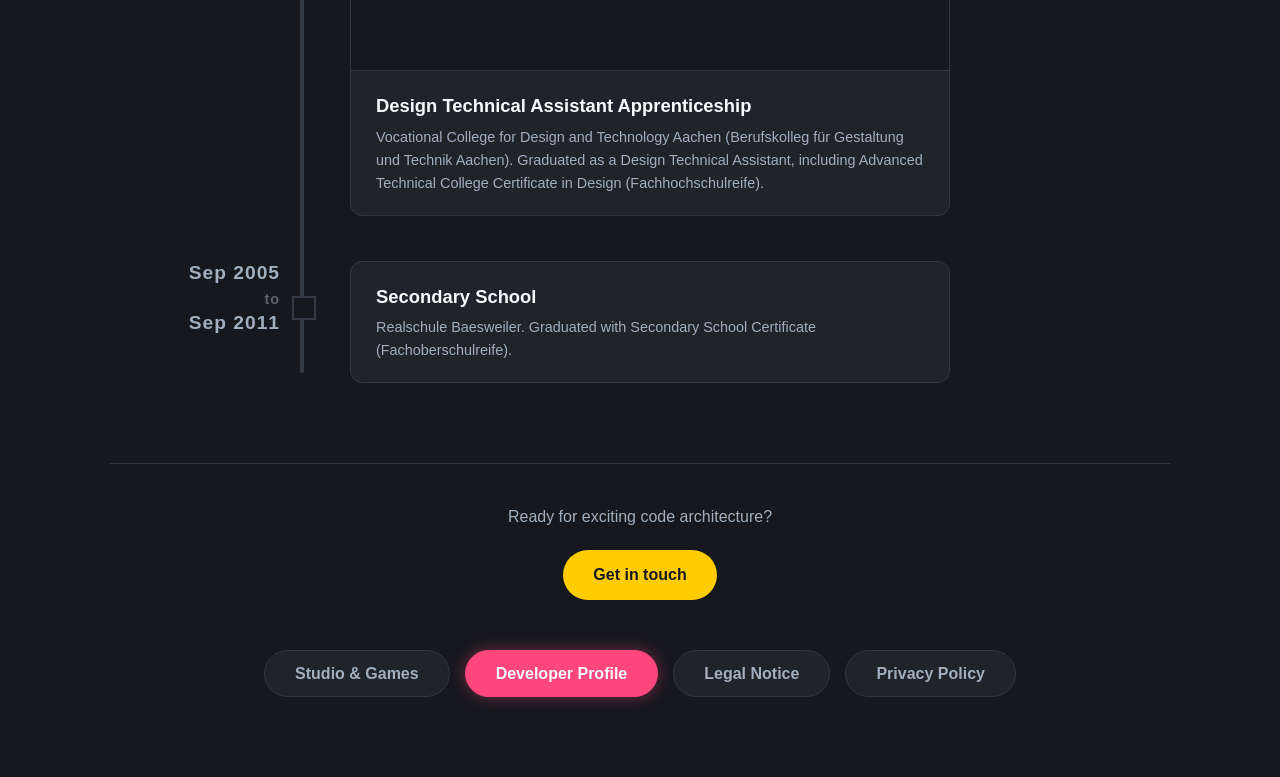
==== commit 4391e4aa: "Update about.html" ====
--- a/about.html
+++ b/about.html
@@ -19,7 +19,7 @@
             <a href="index.html" class="nav-cyan">HOME</a>
             <a href="about.html" class="nav-pink active">PROFILE</a>
             <a href="https://itch.io" target="_blank" class="nav-yellow">GAMES</a>
-            <a href="mailto:yuabendroth@gmail.com" class="nav-animated">MAIL YU</a>
+            <a href="mailto:yuabendroth@gmail.com" class="nav-green">MAIL</a>
             <a href="about_de.html" class="nav-lang flag-de" onclick="localStorage.setItem('langPref', 'de')">DE</a>
         </nav>
 
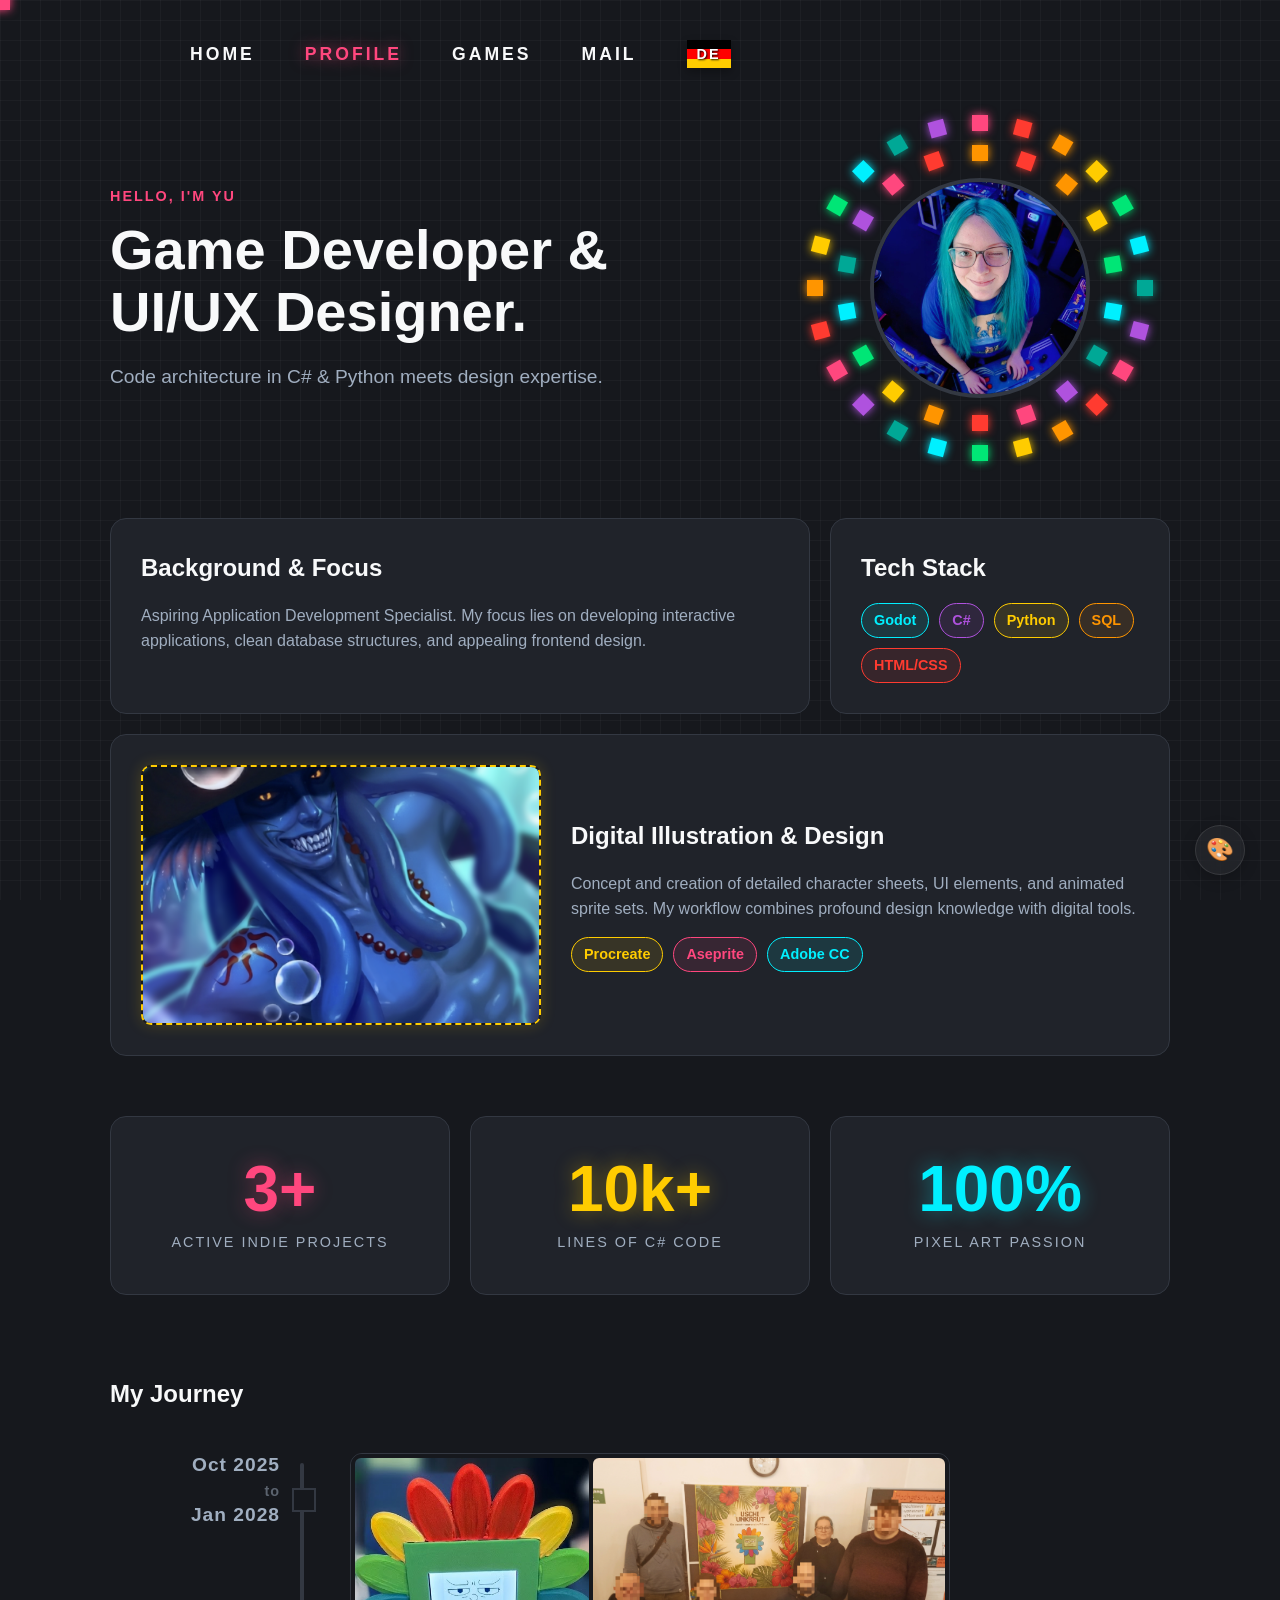
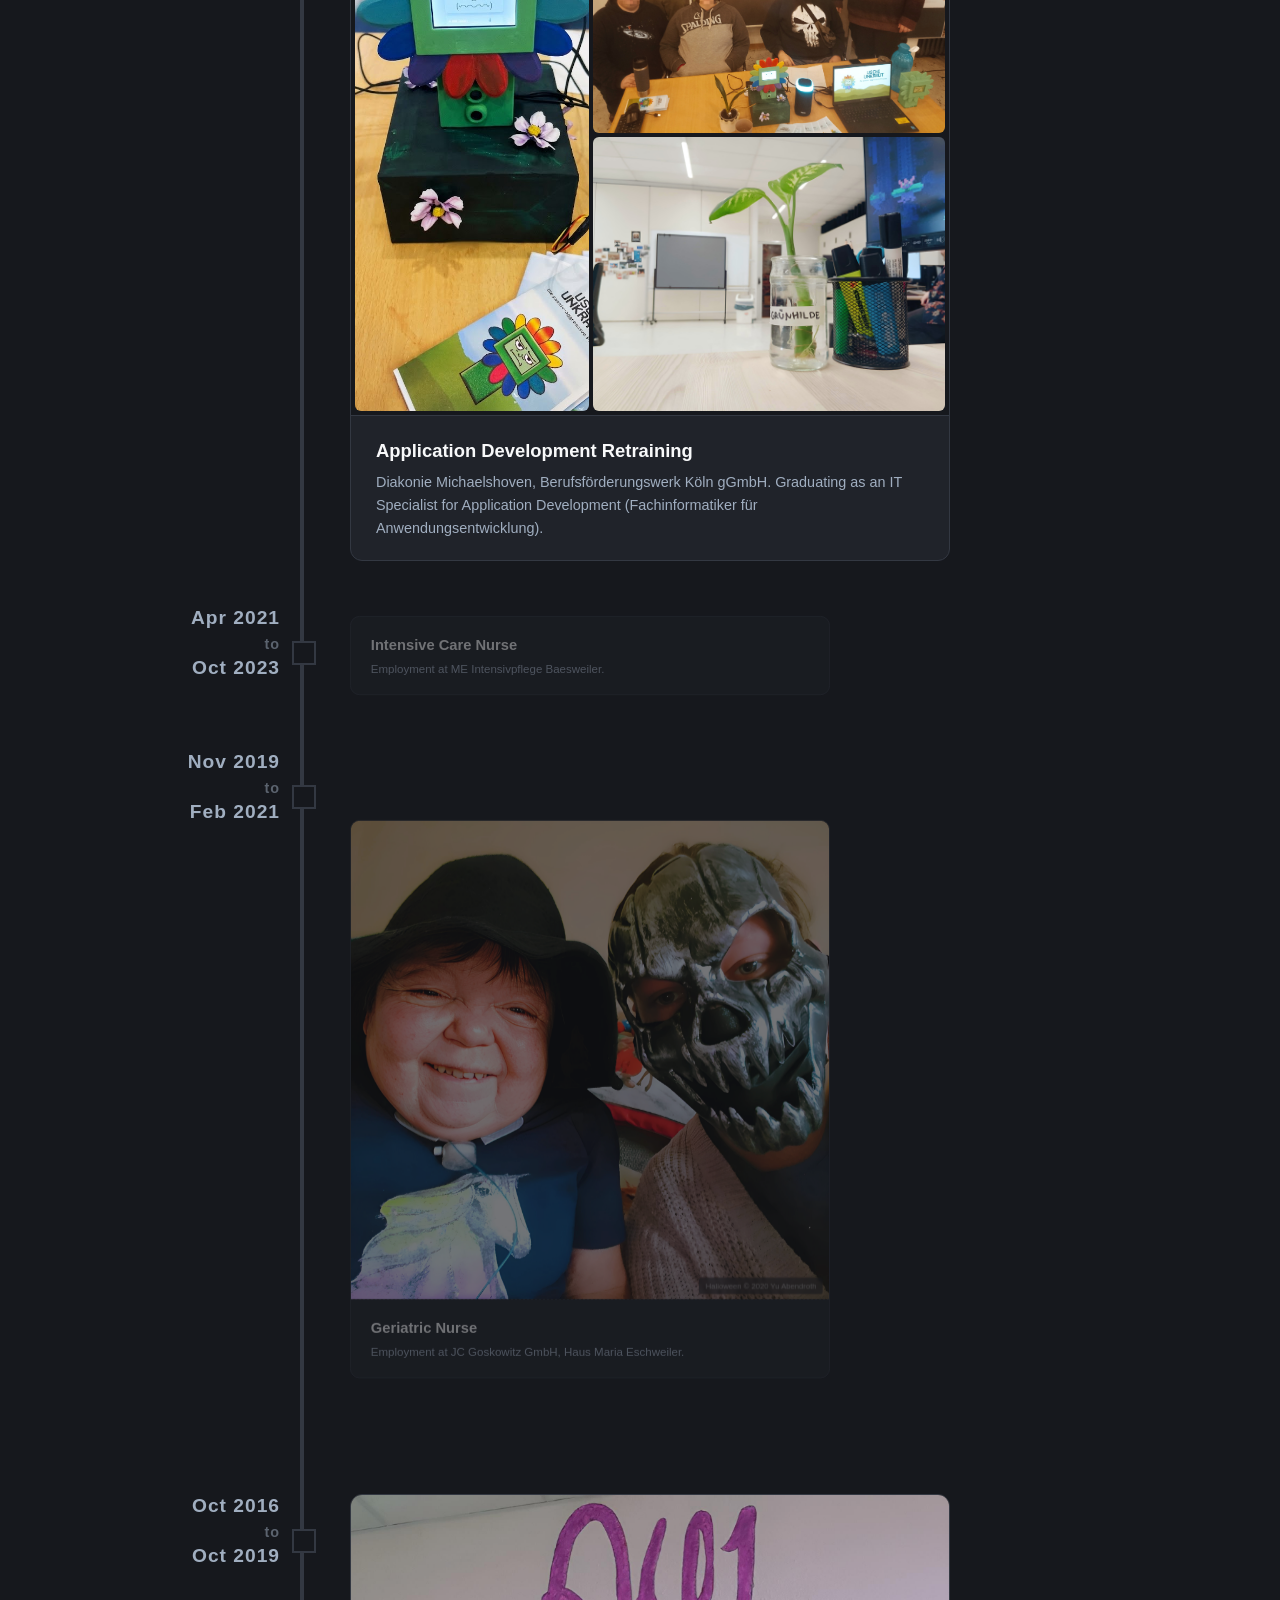
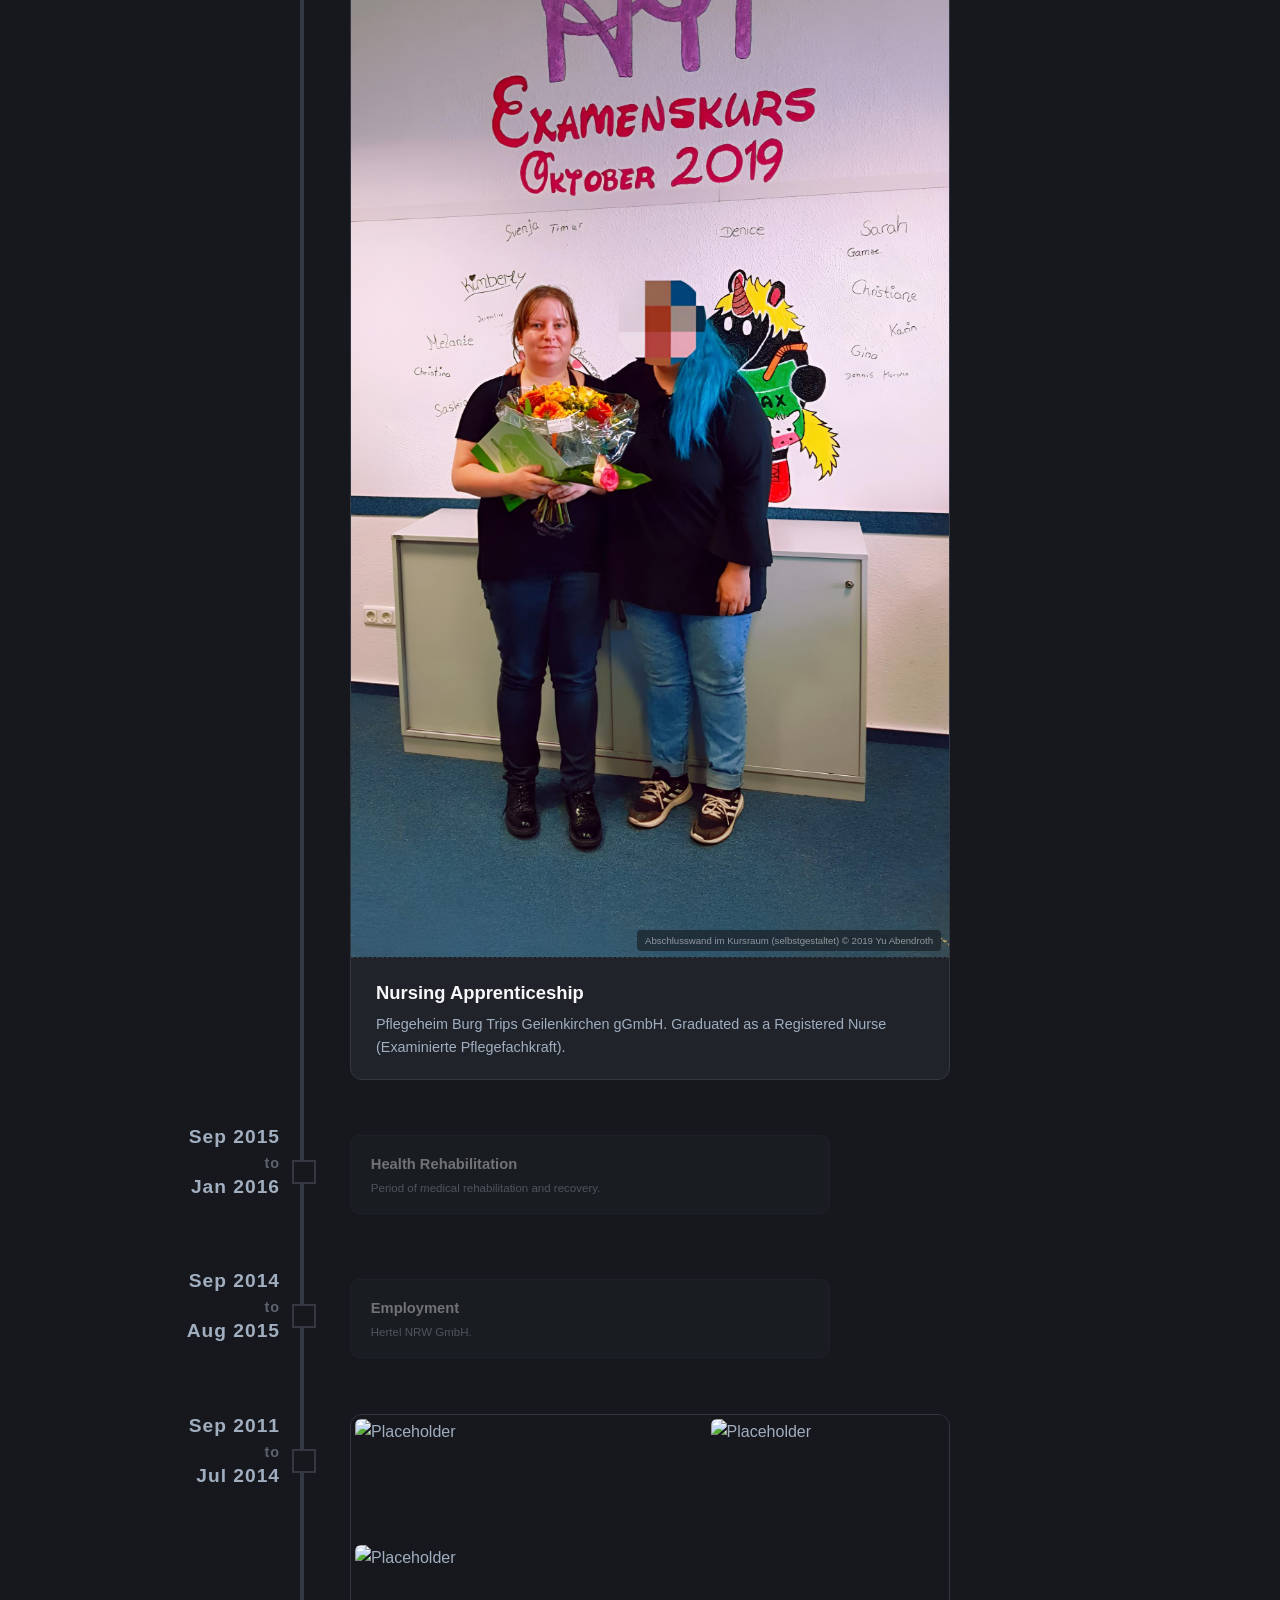
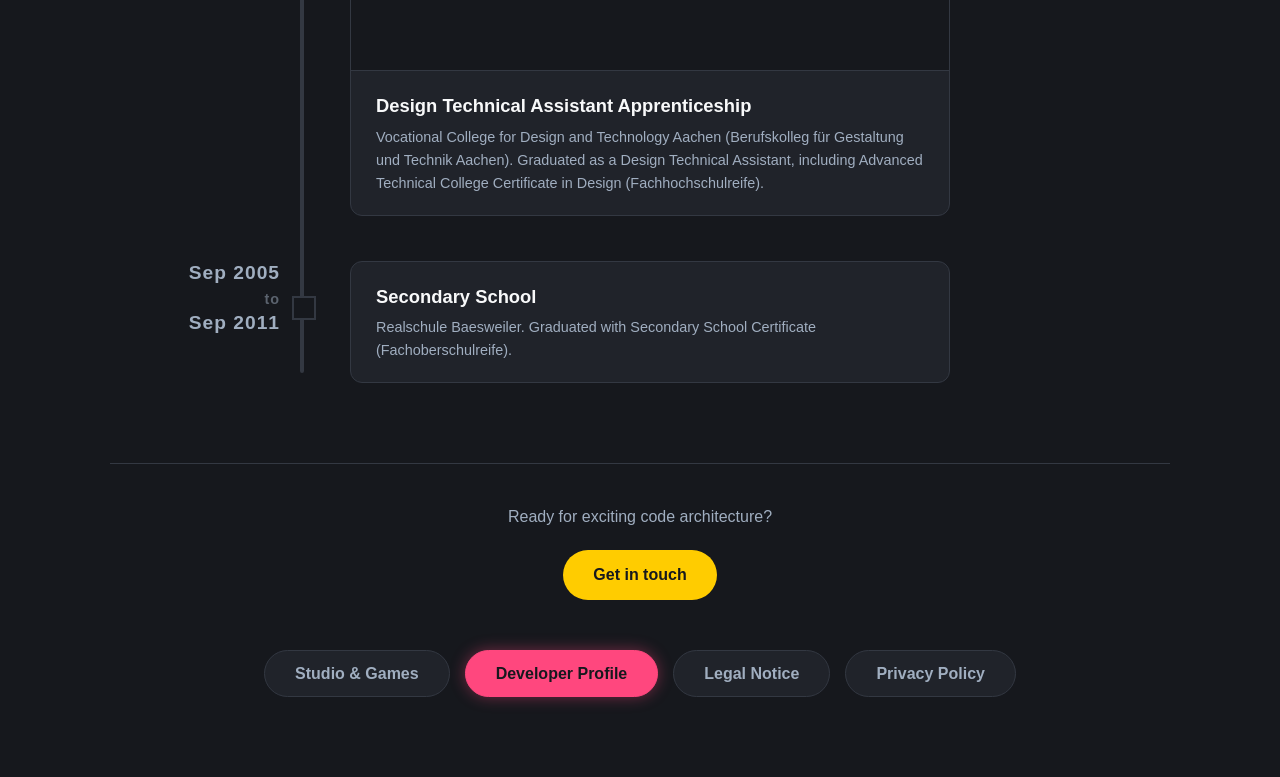
==== commit 83c76602: "The Claw chooses who will go and who will stay" ====
--- a/about.html
+++ b/about.html
@@ -60,6 +60,7 @@
                     <img src="graphics/ArcadePicture.jpg" alt="Yu Abendroth" class="profile-img img-default">
                     <img src="graphics/GreifautomatYu.jpg" alt="Yu Abendroth" class="profile-img img-hover">
                 </div>
+                <div class="pixel-speech-bubble profile-bubble">The Claw chooses who will go and<br>who will stay!</div>
             </div>
         </header>
 
--- a/style.css
+++ b/style.css
@@ -280,6 +280,21 @@
         animation: bubblePop 0.4s cubic-bezier(0.175, 0.885, 0.32, 1.275) forwards, floatBubble 3s ease-in-out infinite 0.4s;
     }
 
+/* EASTER EGG SPRECHBLASE (Profilbild) */
+.profile-bubble {
+    bottom: 80%;
+    left: 65%;
+    width: max-content;
+    max-width: 250px;
+    pointer-events: none; /* Wichtig: Die Blase darf den Hover-Effekt nicht stören! */
+    z-index: 20;
+}
+
+/* Der Auslöser: Hover auf den Container startet die Pop-Animation */
+.profile-container:hover .profile-bubble {
+    animation: bubblePop 0.4s cubic-bezier(0.175, 0.885, 0.32, 1.275) forwards, floatBubble 3s ease-in-out infinite 0.4s;
+}
+
 @keyframes bubblePop {
     0% { transform: scale(0); opacity: 0; }
     100% { transform: scale(1); opacity: 1; }
@@ -905,7 +920,7 @@
     }
 
 .tab-cyan:hover, .tab-cyan.active { background-color: var(--accent-cyan); border-color: var(--accent-cyan); color: var(--bg-main); box-shadow: 0 0 15px rgba(0, 240, 255, 0.4); }
-.tab-pink:hover, .tab-pink.active { background-color: var(--accent-pink); border-color: var(--accent-pink); color: var(--text-main); box-shadow: 0 0 15px rgba(255, 71, 126, 0.4); }
+.tab-pink:hover, .tab-pink.active { background-color: var(--accent-pink); border-color: var(--accent-pink); color: var(--bg-main); box-shadow: 0 0 15px rgba(255, 71, 126, 0.4); }
 .tab-yellow:hover, .tab-yellow.active { background-color: var(--accent-yellow); border-color: var(--accent-yellow); color: var(--bg-main); box-shadow: 0 0 15px rgba(255, 204, 0, 0.4); }
 .tab-green:hover, .tab-green.active { background-color: var(--accent-green); border-color: var(--accent-green); color: var(--bg-main); box-shadow: 0 0 15px rgba(0, 230, 118, 0.4); }
 
@@ -1348,6 +1363,19 @@
             border-bottom: none;
         }
 
+    /* Easter Egg Handy-Fix */
+    .profile-bubble {
+        position: absolute !important;
+        bottom: 95% !important;
+        left: 50% !important;
+        margin-left: -125px !important; /* Zentriert die 250px breite Blase */
+        width: 250px !important;
+    }
+
+        .profile-bubble::after {
+            left: 50% !important;
+        }
+
     .studio-tagline {
         font-size: 1rem;
         padding: 0 20px;
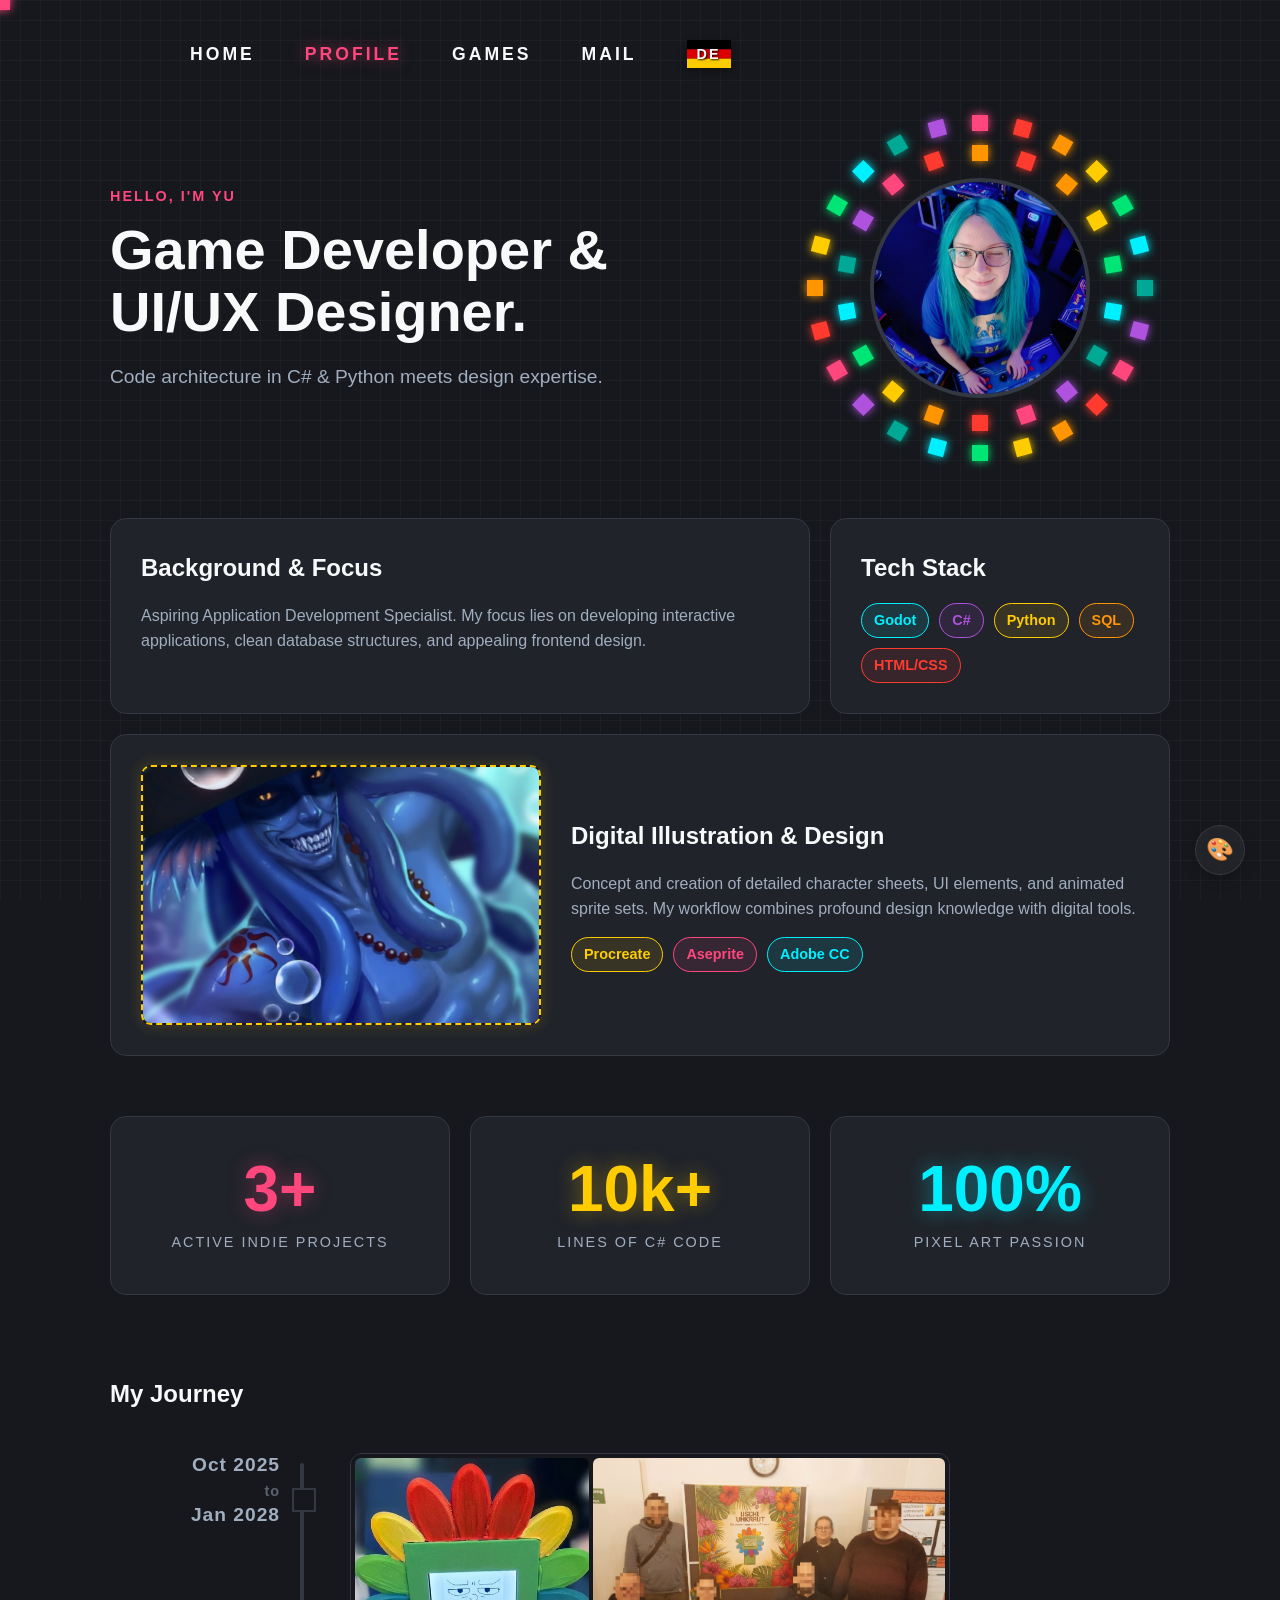
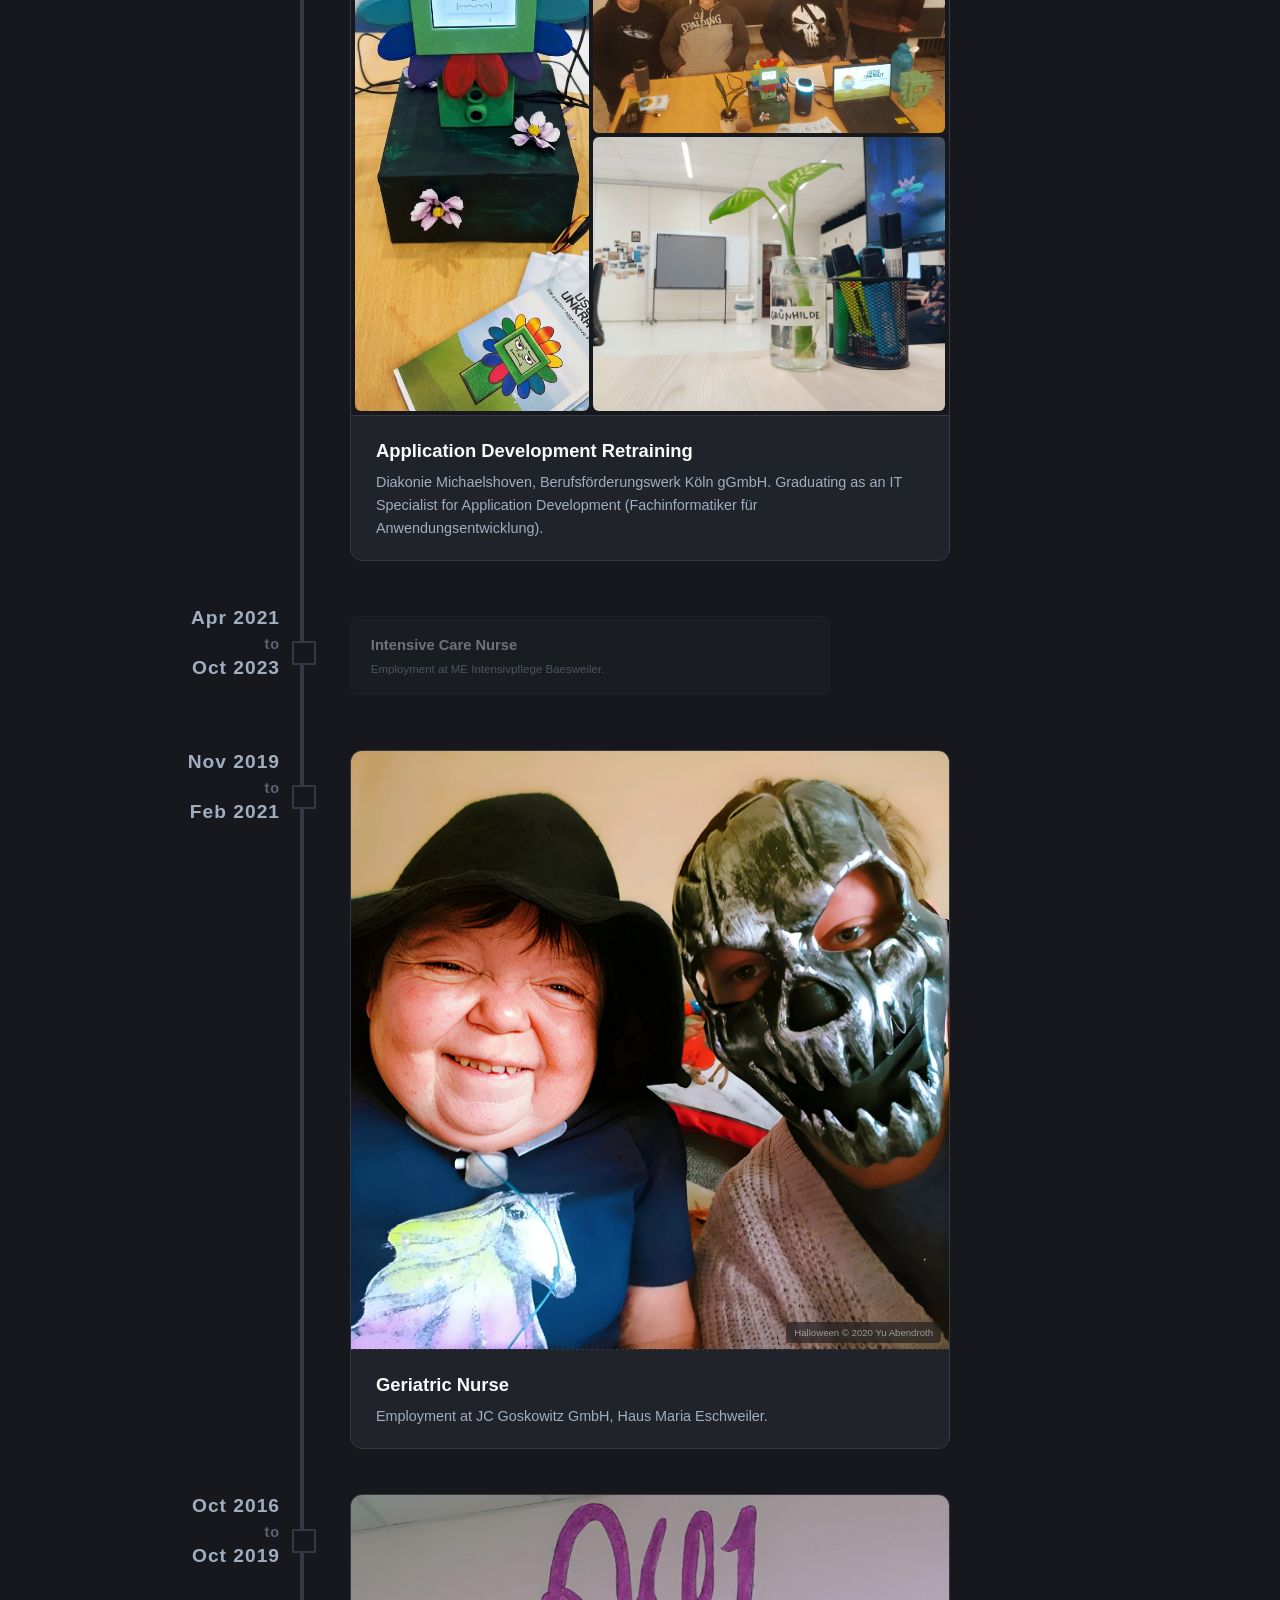
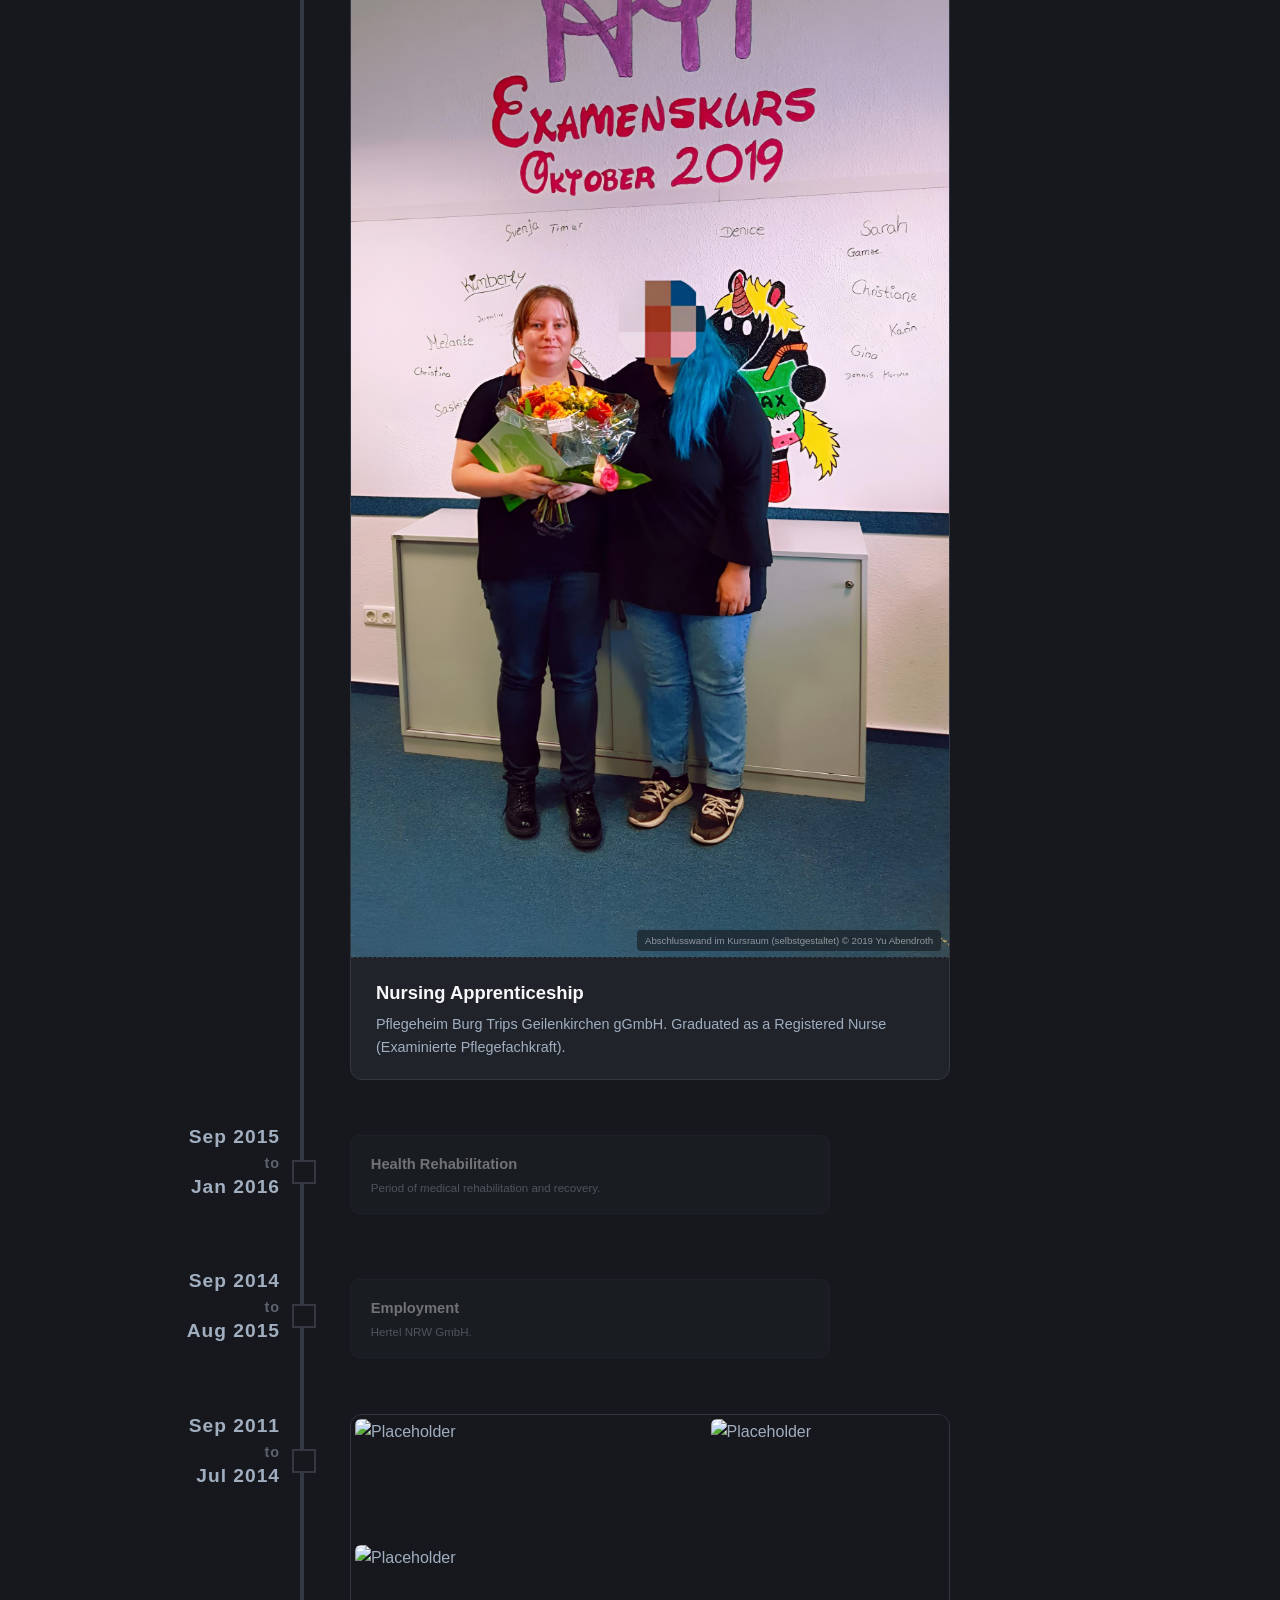
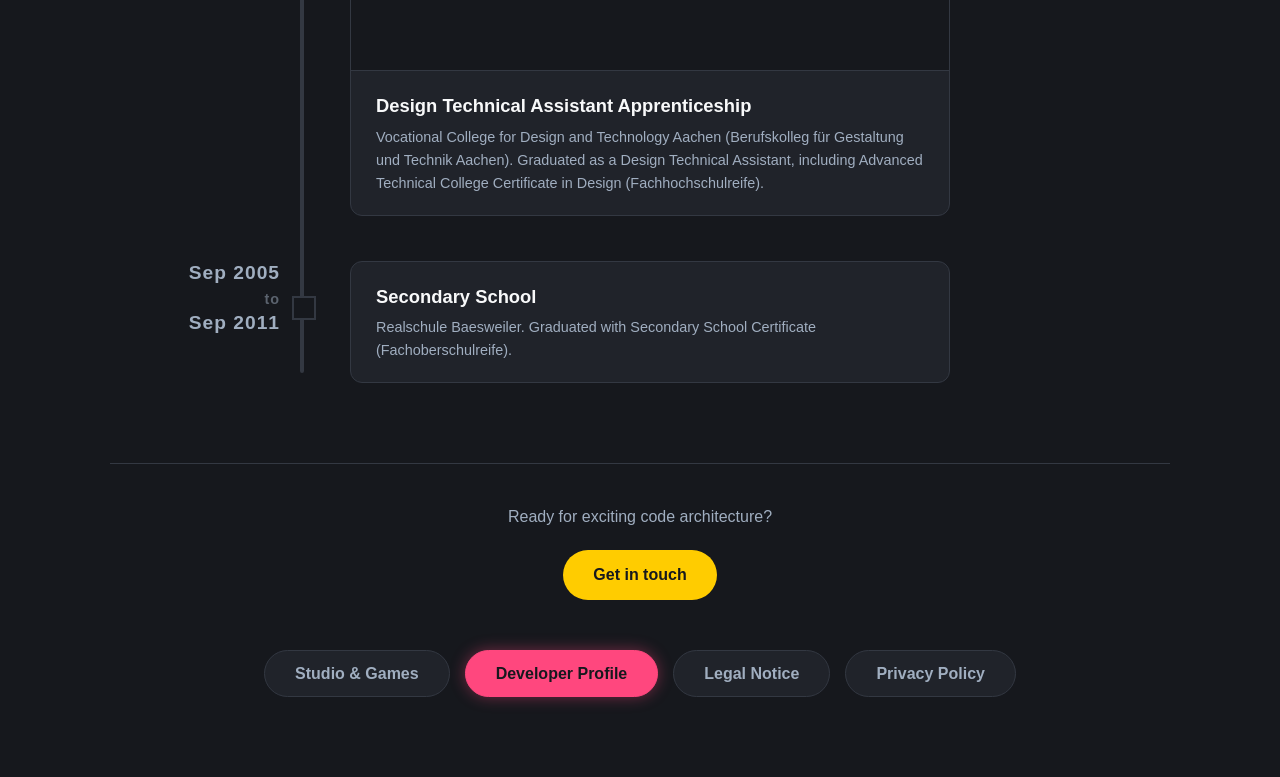
==== commit 1938e0ff: "keywords added" ====
--- a/about.html
+++ b/about.html
@@ -4,6 +4,7 @@
     <meta charset="UTF-8">
     <meta name="viewport" content="width=device-width, initial-scale=1.0">
     <title>Yu Abendroth | Game Developer & UI/UX Designer Portfolio</title>
+    <meta name="keywords" content="Rainbowsaurus Games, Indie Game Studio, Godot Engine, C# Game Development, Pixel Art, 2D RPG, Wandersoul, Yu Abendroth, Buggy Juice, UI/UX Design">
     <link rel="icon" type="image/svg+xml" href="graphics/favicon.svg">
     <meta name="description" content="Personal portfolio of Yu Abendroth – Application development specialist, code architecture in C# & Python, UI/UX design, and digital illustrations.">
     <link rel="stylesheet" href="style.css">
--- a/style.css
+++ b/style.css
@@ -155,15 +155,17 @@
     }
 
 .flag-de {
-    background: linear-gradient(to bottom, #000000 0%, #000000 33.3%, #FF0000 33.3%, #FF0000 66.6%, #FFCC00 66.6%, #FFCC00 100%) !important;
+    background-image: url('graphics/flag_de.svg') !important;
+    background-size: cover !important;
+    background-position: center !important;
     background-repeat: no-repeat !important;
-    background-size: 100% 100% !important;
 }
 
 .flag-en {
-    background: linear-gradient(135deg, #012169 0%, #012169 40%, #C8102E 40%, #C8102E 60%, #012169 60%, #012169 100%) !important;
+    background-image: url('graphics/flag_en.svg') !important;
+    background-size: cover !important;
+    background-position: center !important;
     background-repeat: no-repeat !important;
-    background-size: 100% 100% !important;
 }
 
 /* --- 5. STUDIO STARTSEITE --- */
@@ -190,7 +192,7 @@
     left: 0;
     width: 100%;
     height: 100%;
-    object-fit: cover;
+    object-fit: contain; /* Fix für den Regenbogenkreis */
     z-index: 0;
     opacity: 0.3;
 }
@@ -201,8 +203,10 @@
     left: 0;
     width: 100%;
     height: 100%;
-    background: rgba(22, 24, 29, 0.3);
-    box-shadow: inset 0 0 150px rgba(0,0,0, 1);
+    /* Erzeugt einen weichen Verlauf von transparent in der Mitte zur Hintergrundfarbe am Rand */
+    background: radial-gradient(circle, transparent 35%, var(--bg-main) 75%);
+    /* Ein zusätzlicher, sehr dicker innerer Schatten verwischt die äußersten Kanten komplett */
+    box-shadow: inset 0 0 200px 100px var(--bg-main);
     pointer-events: none;
     z-index: 1;
 }
@@ -1363,17 +1367,42 @@
             border-bottom: none;
         }
 
+    /* Dino-Sprechblase Handy-Fix: Dreieck nach oben drehen */
+    #dino-bubble {
+        margin-top: 15px !important; /* Etwas Abstand zum Dino-Kopf */
+    }
+
+        #dino-bubble::after {
+            top: -10px !important; /* Setzt das Dreieck an die Oberkante */
+            bottom: auto !important; /* Deaktiviert die Unterkante */
+            left: 50% !important; /* Zentriert das Dreieck */
+            transform: translateX(-50%) !important;
+            border-top: none !important; /* Entfernt das alte nach-unten-Dreieck */
+            border-bottom: 10px solid var(--text-main) !important; /* Malt ein neues nach-oben-Dreieck */
+        }
+
     /* Easter Egg Handy-Fix */
     .profile-bubble {
         position: absolute !important;
         bottom: 95% !important;
         left: 50% !important;
-        margin-left: -125px !important; /* Zentriert die 250px breite Blase */
+        margin-left: -125px !important;
         width: 250px !important;
+        min-height: 85px !important; /* Zwingt die Box IMMER weit genug auf */
+        display: flex !important; /* Flexbox repariert das eingedrückte Innenleben */
+        flex-direction: column !important;
+        align-items: center !important; /* Zentriert den Text vertikal */
+        justify-content: center !important; /* Zentriert horizontal */
+        white-space: normal !important;
+        line-height: 1.4 !important;
+        padding: 15px !important;
+        transform-origin: bottom center !important; /* Wächst sauber aus der Mitte heraus */
+        box-sizing: border-box !important;
     }
 
         .profile-bubble::after {
             left: 50% !important;
+            margin-left: -8px !important; /* Positioniert das kleine Sprechblasen-Dreieck exakt mittig */
         }
 
     .studio-tagline {
@@ -1569,7 +1598,7 @@
     border-radius: 6px;
     border: 1px solid rgba(255, 255, 255, 0.1);
     overflow: hidden;
-    background-color: #000;
+    background-color: transparent; /* Verhindert schwarze Boxen hinter PNGs */
 }
 
     .news-media img {
